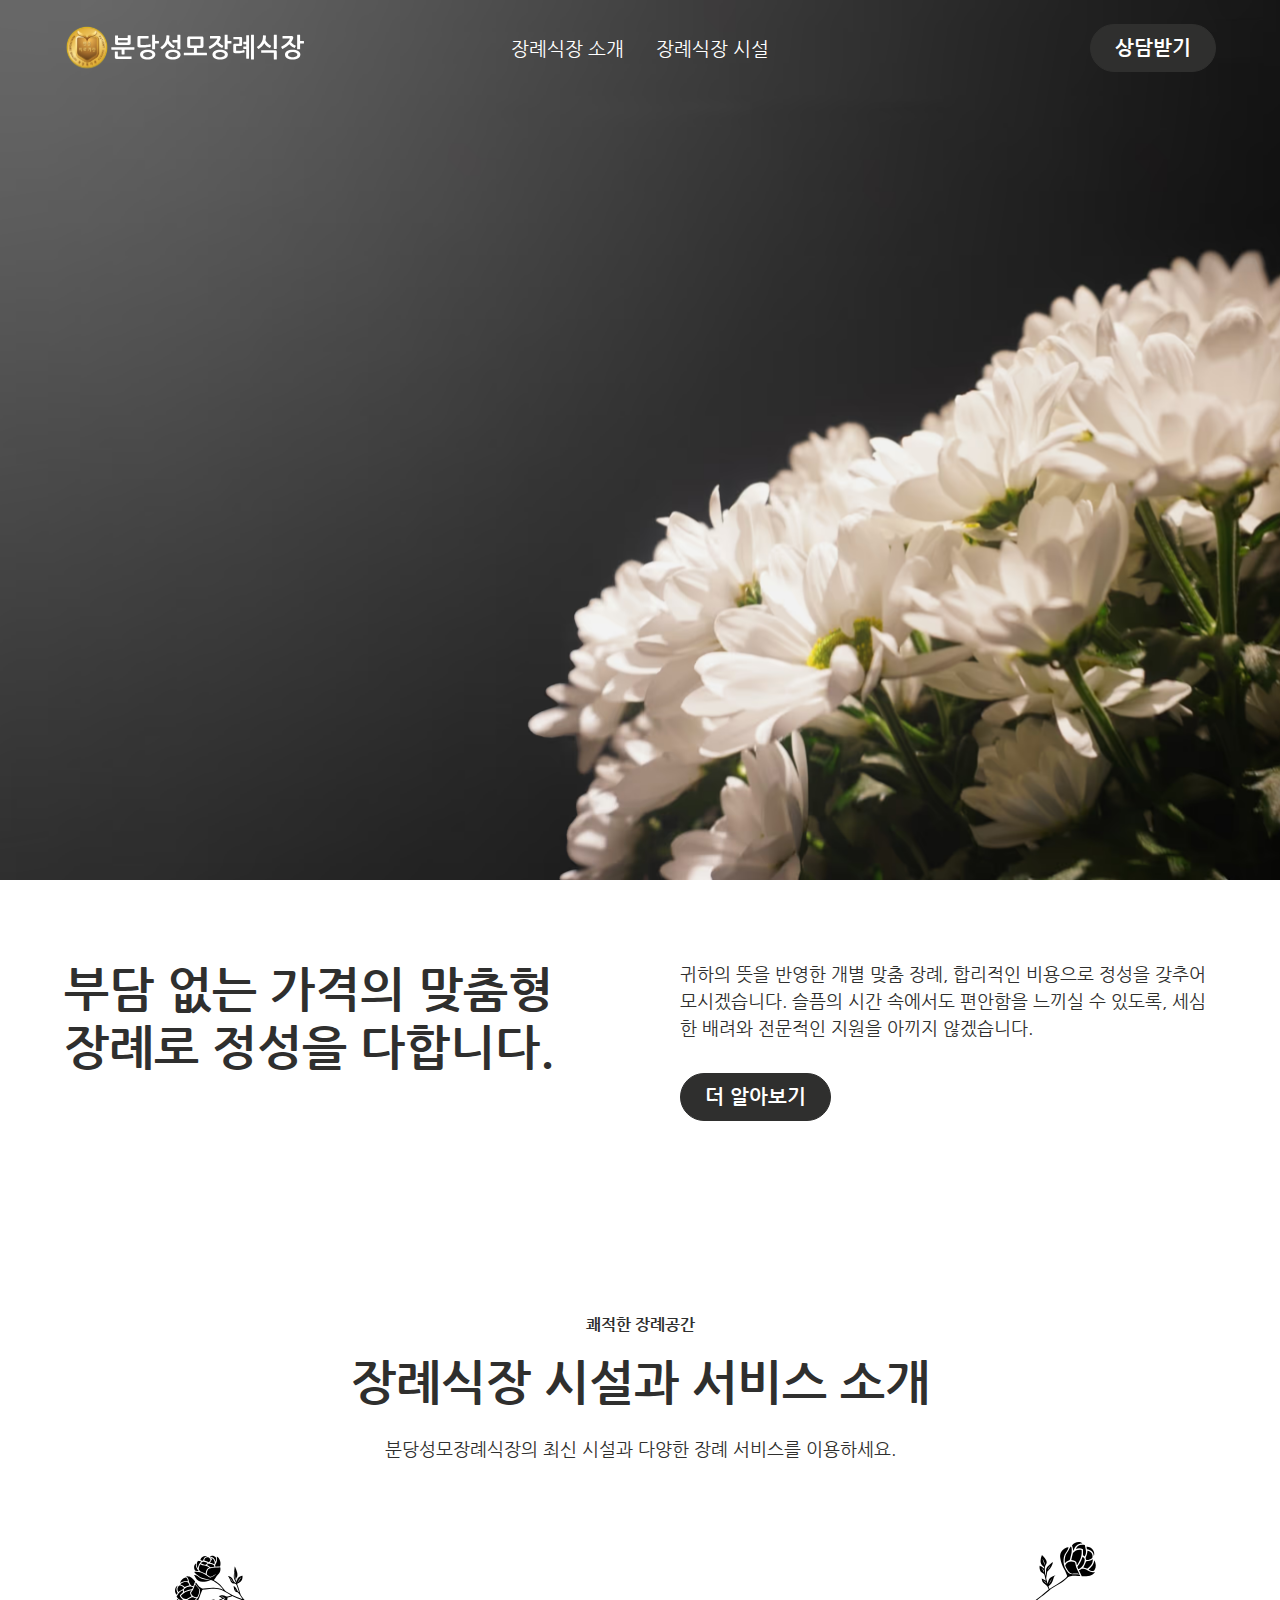
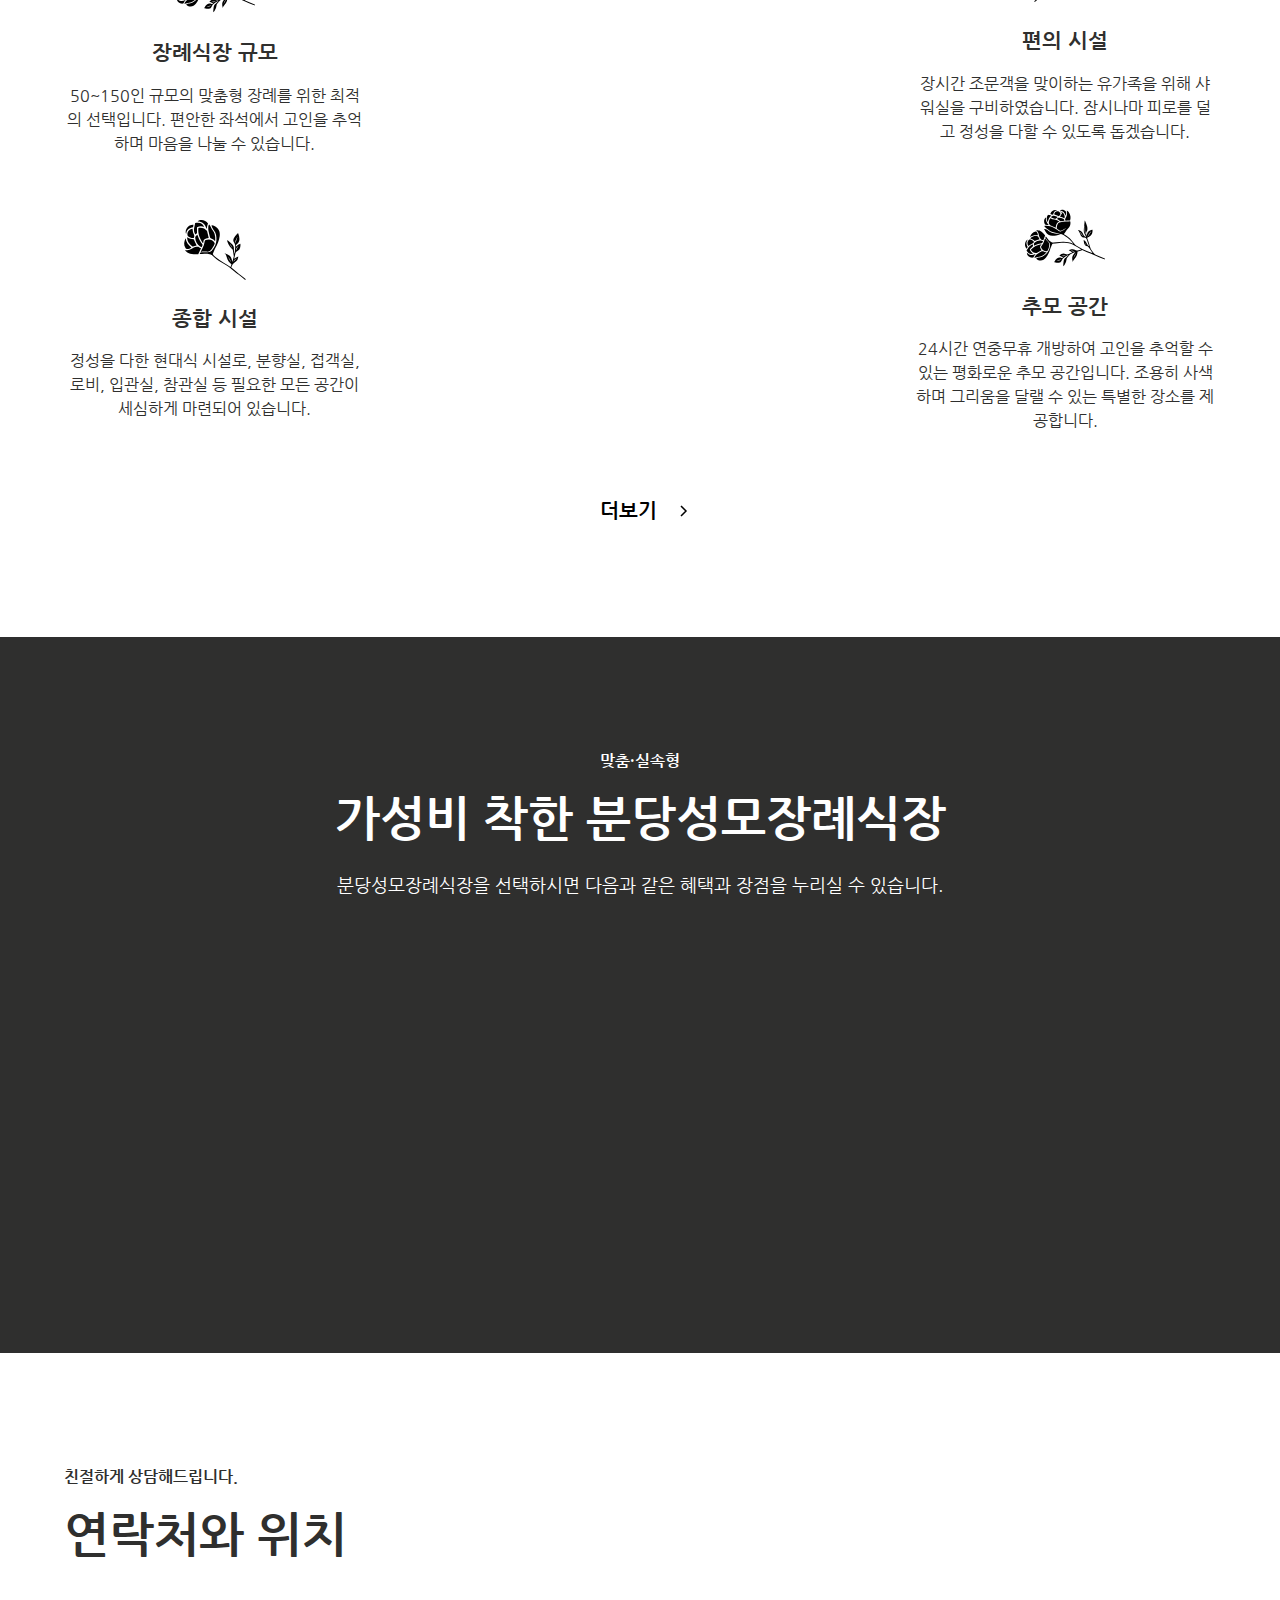
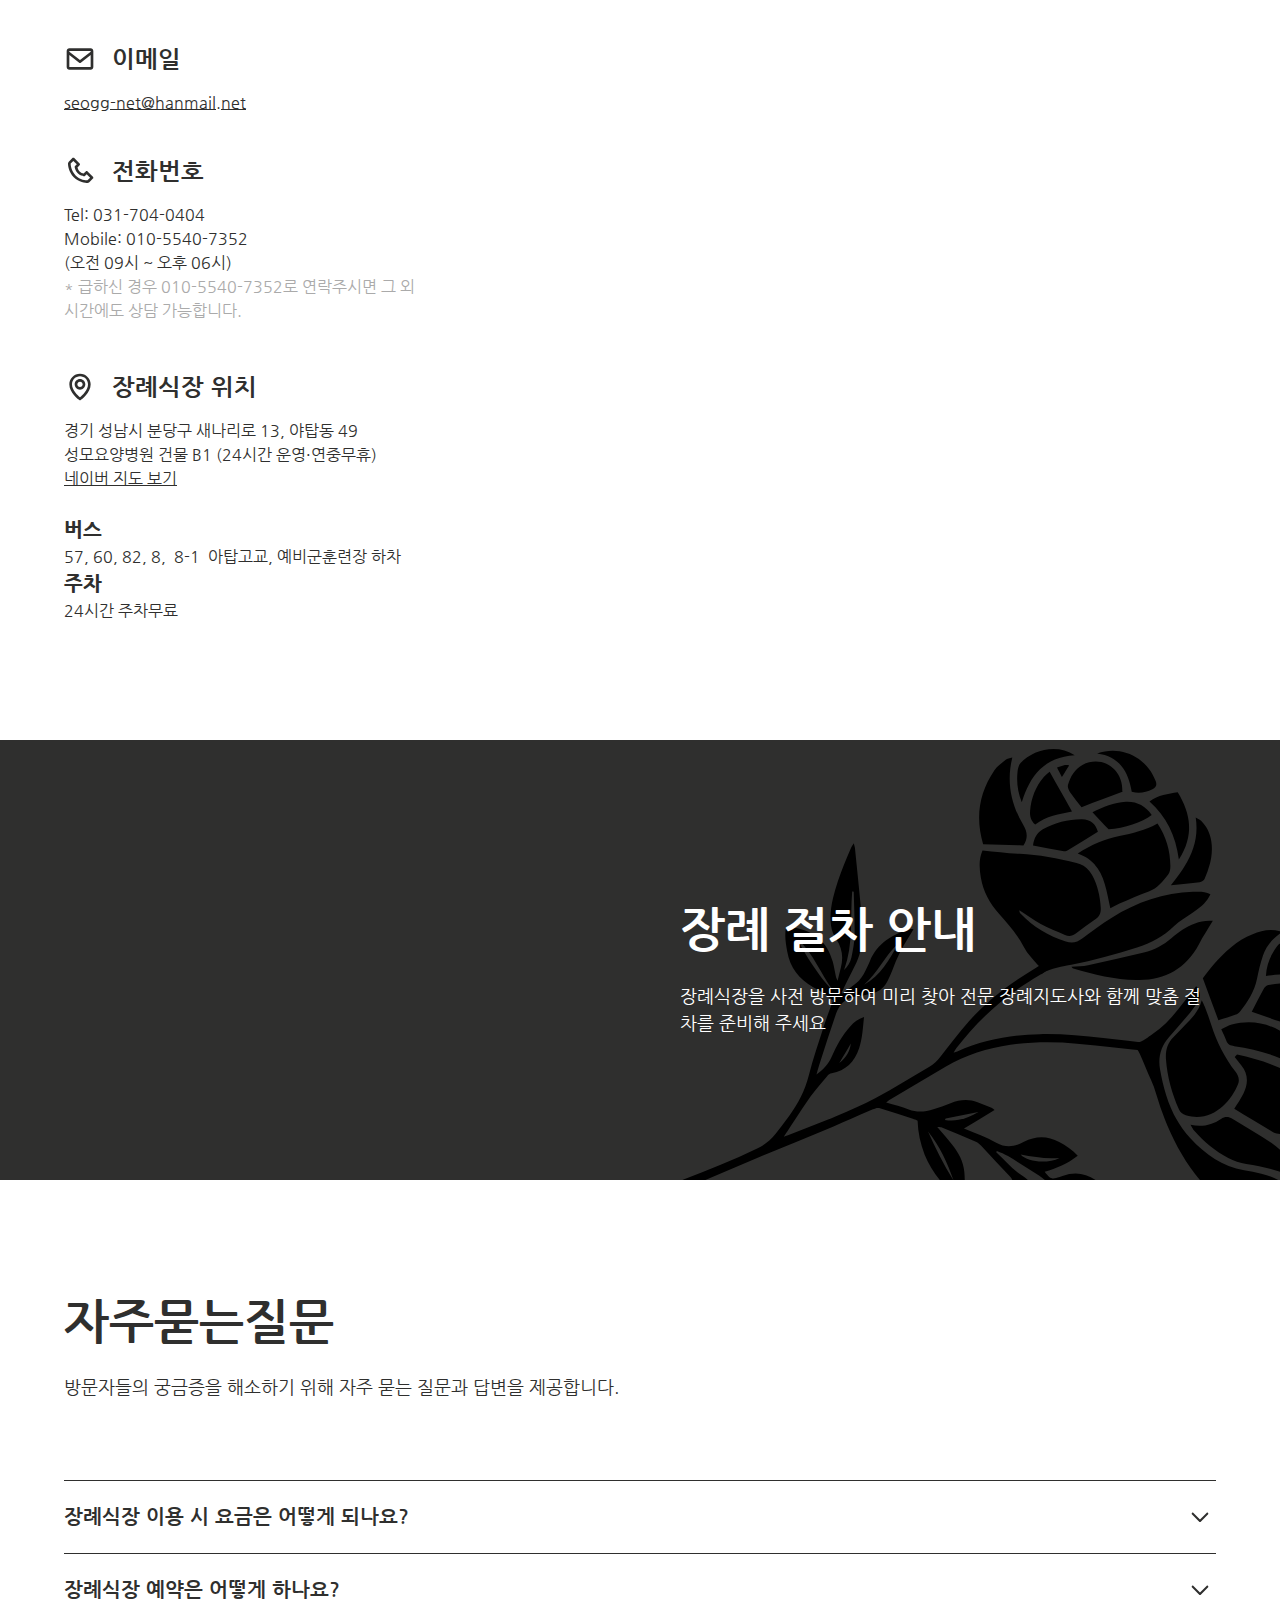
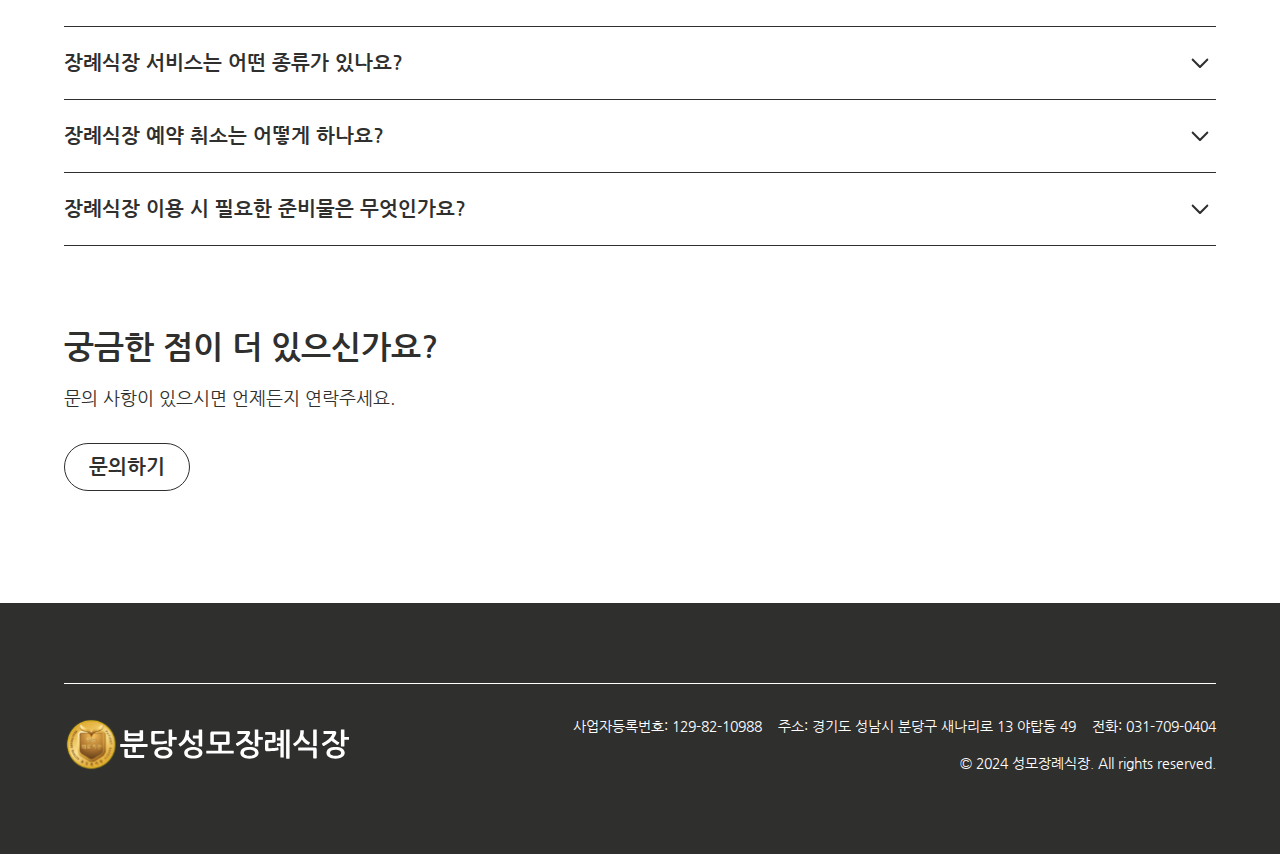
==== index.html @ 9c32ec10 "add a labeled image" ====
<!DOCTYPE html><!--  Last Published: Wed Sep 11 2024 01:21:41 GMT+0000 (Coordinated Universal Time)  -->
<html data-wf-page="66d3946fb95a778948174e16" data-wf-site="66d3946fb95a778948174db9">
<head>
  <meta charset="utf-8">
  <title>분당성모장례식장</title>
  <meta content="분당성모장례식장" property="og:title">
  <meta content="분당성모장례식장" property="twitter:title">
  <meta content="width=device-width, initial-scale=1" name="viewport">
  <link href="css/normalize.css" rel="stylesheet" type="text/css">
  <link href="css/webflow.css" rel="stylesheet" type="text/css">
  <link href="css/smfuneral.webflow.css" rel="stylesheet" type="text/css">
  <script type="text/javascript">!function(o,c){var n=c.documentElement,t=" w-mod-";n.className+=t+"js",("ontouchstart"in o||o.DocumentTouch&&c instanceof DocumentTouch)&&(n.className+=t+"touch")}(window,document);</script>
  <link href="images/favicon.png" rel="shortcut icon" type="image/x-icon">
  <link href="images/webclip.png" rel="apple-touch-icon"><!--  Keep this css code to improve the font quality -->
  <style>
  * {
  -webkit-font-smoothing: antialiased;
  -moz-osx-font-smoothing: grayscale;
  -o-font-smoothing: antialiased;
}
</style>
  <meta name="naver-site-verification" content="e38ec64b303c63c9beb1767c505b24541c48f291">
</head>
<body>
  <div class="page-wrapper">
    <div class="global-styles w-embed">
      <style>
/* Set color style to inherit */
.inherit-color * {
    color: inherit;
}
/* Focus state style for keyboard navigation for the focusable elements */
*[tabindex]:focus-visible,
  input[type="file"]:focus-visible {
   outline: 0.125rem solid #4d65ff;
   outline-offset: 0.125rem;
}
/* Get rid of top margin on first element in any rich text element */
.w-richtext > :not(div):first-child, .w-richtext > div:first-child > :first-child {
  margin-top: 0 !important;
}
/* Get rid of bottom margin on last element in any rich text element */
.w-richtext>:last-child, .w-richtext ol li:last-child, .w-richtext ul li:last-child {
	margin-bottom: 0 !important;
}
/* Prevent all click and hover interaction with an element */
.pointer-events-off {
	pointer-events: none;
}
/* Enables all click and hover interaction with an element */
.pointer-events-on {
  pointer-events: auto;
}
/* Create a class of .div-square which maintains a 1:1 dimension of a div */
.div-square::after {
	content: "";
	display: block;
	padding-bottom: 100%;
}
/* Make sure containers never lose their center alignment */
.container-medium,.container-small, .container-large {
	margin-right: auto !important;
  margin-left: auto !important;
}
/* 
Make the following elements inherit typography styles from the parent and not have hardcoded values. 
Important: You will not be able to style for example "All Links" in Designer with this CSS applied.
Uncomment this CSS to use it in the project. Leave this message for future hand-off.
*/
/*
a,
.w-input,
.w-select,
.w-tab-link,
.w-nav-link,
.w-dropdown-btn,
.w-dropdown-toggle,
.w-dropdown-link {
  color: inherit;
  text-decoration: inherit;
  font-size: inherit;
}
*/
/* Apply "..." after 3 lines of text */
.text-style-3lines {
	display: -webkit-box;
	overflow: hidden;
	-webkit-line-clamp: 3;
	-webkit-box-orient: vertical;
}
/* Apply "..." after 2 lines of text */
.text-style-2lines {
	display: -webkit-box;
	overflow: hidden;
	-webkit-line-clamp: 2;
	-webkit-box-orient: vertical;
}
/* Adds inline flex display */
.display-inlineflex {
  display: inline-flex;
}
/* These classes are never overwritten */
.hide {
  display: none !important;
}
@media screen and (max-width: 991px) {
    .hide, .hide-tablet {
        display: none !important;
    }
}
  @media screen and (max-width: 767px) {
    .hide-mobile-landscape{
      display: none !important;
    }
}
  @media screen and (max-width: 479px) {
    .hide-mobile{
      display: none !important;
    }
}
.margin-0 {
  margin: 0rem !important;
}
.padding-0 {
  padding: 0rem !important;
}
.spacing-clean {
padding: 0rem !important;
margin: 0rem !important;
}
.margin-top {
  margin-right: 0rem !important;
  margin-bottom: 0rem !important;
  margin-left: 0rem !important;
}
.padding-top {
  padding-right: 0rem !important;
  padding-bottom: 0rem !important;
  padding-left: 0rem !important;
}
.margin-right {
  margin-top: 0rem !important;
  margin-bottom: 0rem !important;
  margin-left: 0rem !important;
}
.padding-right {
  padding-top: 0rem !important;
  padding-bottom: 0rem !important;
  padding-left: 0rem !important;
}
.margin-bottom {
  margin-top: 0rem !important;
  margin-right: 0rem !important;
  margin-left: 0rem !important;
}
.padding-bottom {
  padding-top: 0rem !important;
  padding-right: 0rem !important;
  padding-left: 0rem !important;
}
.margin-left {
  margin-top: 0rem !important;
  margin-right: 0rem !important;
  margin-bottom: 0rem !important;
}
.padding-left {
  padding-top: 0rem !important;
  padding-right: 0rem !important;
  padding-bottom: 0rem !important;
}
.margin-horizontal {
  margin-top: 0rem !important;
  margin-bottom: 0rem !important;
}
.padding-horizontal {
  padding-top: 0rem !important;
  padding-bottom: 0rem !important;
}
.margin-vertical {
  margin-right: 0rem !important;
  margin-left: 0rem !important;
}
.padding-vertical {
  padding-right: 0rem !important;
  padding-left: 0rem !important;
}
/* Apply "..." at 100% width */
.truncate-width { 
		width: 100%; 
    white-space: nowrap; 
    overflow: hidden; 
    text-overflow: ellipsis; 
}
/* Removes native scrollbar */
.no-scrollbar {
    -ms-overflow-style: none;
    overflow: -moz-scrollbars-none; 
}
.no-scrollbar::-webkit-scrollbar {
    display: none;
}
</style>
    </div>
    <main class="main-wrapper">
      <div data-animation="default" class="navbar2_component w-nav" data-easing2="ease" fs-scrolldisable-element="smart-nav" data-easing="ease" data-collapse="medium" data-w-id="b70bb2dd-dc8f-e690-33a9-08745986f652" role="banner" data-duration="400">
        <div class="navbar2_container">
          <a href="index.html" aria-current="page" class="navbar2_logo-link w-nav-brand w--current"><img width="299" loading="lazy" alt="분당성모장례식장 로고
" src="images/분당성모장례식장-logo-white.svg" class="navbar2_logo"></a>
          <nav role="navigation" id="w-node-b70bb2dd-dc8f-e690-33a9-08745986f656-48174e16" class="navbar2_menu is-page-height-tablet w-nav-menu">
            <a href="about.html" class="navbar2_link w-nav-link">장례식장 소개</a>
            <a href="funeral-hall-facilities.html" class="navbar2_link w-nav-link">장례식장 시설</a>
          </nav>
          <div id="w-node-b70bb2dd-dc8f-e690-33a9-08745986f669-48174e16" class="navbar2_button-wrapper">
            <a href="mailto:seogg-net@hanmail.net?subject=%EC%9E%A5%EB%A1%80%EC%8B%9D%20%EC%83%81%EB%8B%B4%20%EB%AC%B8%EC%9D%98%ED%95%A9%EB%8B%88%EB%8B%A4." class="button w-button">상담받기</a>
            <div class="navbar2_menu-button w-nav-button">
              <div class="menu-icon2">
                <div class="menu-icon2_line-top"></div>
                <div class="menu-icon2_line-middle">
                  <div class="menu-icon2_line-middle-inner"></div>
                </div>
                <div class="menu-icon2_line-bottom"></div>
              </div>
            </div>
          </div>
        </div>
      </div>
      <header class="section_header9">
        <div class="margin-custom1">
          <div data-w-id="ffb6b75a-1d09-e6bd-71be-d2cc2670813f" style="opacity:0" class="hero-text">슬픔과 그리움에<br>기댈 수 있는곳...</div>
          <h1 data-w-id="89bfb735-cff1-1dc3-10f7-ac294c7dda02" style="opacity:0" class="heading-style-h6">분당성모장례식장이 함께하겠습니다.</h1>
        </div>
        <div class="header9_component">
          <div class="header9_image-wrapper">
            <div class="header9_background-image-wrapper">
              <div class="image-overlay-layer hide"></div><img src="images/Main_1.avif" loading="eager" sizes="100vw" srcset="images/Main_1Main.avif 500w, images/Main_1Main.avif 800w, images/Main_1Main.avif 1080w, images/Main_1.avif 2880w" alt="국화꽃 이미지" class="header9_background-image">
            </div>
          </div>
        </div>
        <div class="padding-global">
          <div class="container-large">
            <div class="padding-vertical padding-xxlarge">
              <div class="w-layout-grid header9_content-wrapper">
                <div class="header9_content-left">
                  <h1 class="heading-style-h1">부담 없는 가격의 맞춤형 장례로 정성을 다합니다.</h1>
                </div>
                <div class="header9_content-right">
                  <p class="text-size-medium">귀하의 뜻을 반영한 개별 맞춤 장례, 합리적인 비용으로 정성을 갖추어 모시겠습니다. 슬픔의 시간 속에서도 편안함을 느끼실 수 있도록, 세심한 배려와 전문적인 지원을 아끼지 않겠습니다.</p>
                  <div class="margin-top margin-medium">
                    <div class="button-group">
                      <a href="about.html" class="button w-button">더 알아보기</a>
                    </div>
                  </div>
                </div>
              </div>
            </div>
          </div>
        </div>
      </header>
      <section class="section_layout254">
        <div class="padding-global">
          <div class="container-large">
            <div class="padding-section-large">
              <div class="layout254_component">
                <div class="margin-bottom margin-xxlarge">
                  <div class="text-align-center">
                    <div class="max-width-large">
                      <div class="margin-bottom margin-xsmall">
                        <div class="text-weight-semibold">쾌적한 장례공간</div>
                      </div>
                      <div class="margin-bottom margin-small">
                        <h2>장례식장 시설과 서비스 소개</h2>
                      </div>
                      <p class="text-size-medium">분당성모장례식장의 최신 시설과 다양한 장례 서비스를 이용하세요.</p>
                    </div>
                  </div>
                </div>
                <div class="w-layout-grid layout254_content-bottom">
                  <div class="w-layout-grid layout254_left">
                    <div class="layout254_item">
                      <div class="margin-bottom margin-small"><img src="images/flower-1.svg" loading="lazy" alt="꽃 아이콘 1" class="icon-1x1-medium"></div>
                      <div class="margin-bottom margin-xsmall">
                        <h3 class="heading-style-h5">장례식장 규모</h3>
                      </div>
                      <p>50~150인 규모의 맞춤형 장례를 위한 최적의 선택입니다. 편안한 좌석에서 고인을 추억하며 마음을 나눌 수 있습니다.</p>
                    </div>
                    <div class="layout254_item">
                      <div class="margin-bottom margin-small"><img src="images/flower-3.svg" loading="lazy" alt="꽃 아이콘 2" class="icon-1x1-medium"></div>
                      <div class="margin-bottom margin-xsmall">
                        <h3 class="heading-style-h5">종합 시설 </h3>
                      </div>
                      <p>정성을 다한 현대식 시설로, 분향실, 접객실, 로비, 입관실, 참관실 등 필요한 모든 공간이 세심하게 마련되어 있습니다.</p>
                    </div>
                  </div>
                  <div id="w-node-ca438703-57b8-1f7b-8504-10e38b734b6d-48174e16" class="layout254_image-wrapper"><img class="layout254_image" src="images/lobby_1.avif" alt="로비
" style="opacity:0" sizes="(max-width: 767px) 90vw, (max-width: 991px) 43vw, 36vw" data-w-id="ca438703-57b8-1f7b-8504-10e38b734b6e" loading="lazy" srcset="images/lobby_1lobby.avif 500w, images/lobby_1lobby.avif 800w, images/lobby_1lobby.avif 1080w, images/lobby_1.avif 2280w"></div>
                  <div class="w-layout-grid layout254_right">
                    <div class="layout254_item">
                      <div class="margin-bottom margin-small"><img src="images/flower-2.svg" loading="lazy" alt="꽃 아이콘 3
" class="icon-1x1-medium"></div>
                      <div class="margin-bottom margin-xsmall">
                        <h3 class="heading-style-h5">편의 시설</h3>
                      </div>
                      <p>장시간 조문객을 맞이하는 유가족을 위해 샤워실을 구비하였습니다. 잠시나마 피로를 덜고 정성을 다할 수 있도록 돕겠습니다.</p>
                    </div>
                    <div class="layout254_item">
                      <div class="margin-bottom margin-small"><img src="images/flower-1.svg" loading="lazy" alt="꽃 아이콘 1" class="icon-1x1-medium"></div>
                      <div class="margin-bottom margin-xsmall">
                        <h3 class="heading-style-h5">추모 공간</h3>
                      </div>
                      <p>24시간 연중무휴 개방하여 고인을 추억할 수 있는 평화로운 추모 공간입니다. 조용히 사색하며 그리움을 달랠 수 있는 특별한 장소를 제공합니다.</p>
                    </div>
                  </div>
                </div>
                <div class="margin-top margin-xlarge">
                  <div data-w-id="ca438703-57b8-1f7b-8504-10e38b734b81" class="button-group is-center">
                    <a href="funeral-hall-facilities.html" class="button is-link is-icon w-inline-block">
                      <div>더보기</div>
                      <div style="-webkit-transform:translate3d(10px, 0, 0) scale3d(1, 1, 1) rotateX(0) rotateY(0) rotateZ(0) skew(0, 0);-moz-transform:translate3d(10px, 0, 0) scale3d(1, 1, 1) rotateX(0) rotateY(0) rotateZ(0) skew(0, 0);-ms-transform:translate3d(10px, 0, 0) scale3d(1, 1, 1) rotateX(0) rotateY(0) rotateZ(0) skew(0, 0);transform:translate3d(10px, 0, 0) scale3d(1, 1, 1) rotateX(0) rotateY(0) rotateZ(0) skew(0, 0)" class="icon-embed-xxsmall w-embed"><svg width="16" height="16" viewbox="0 0 16 16" fill="none" xmlns="http://www.w3.org/2000/svg">
                          <path d="M6 3L11 8L6 13" stroke="CurrentColor" stroke-width="1.5"></path>
                        </svg></div>
                    </a>
                  </div>
                </div>
              </div>
            </div>
          </div>
        </div>
      </section>
      <section class="section_layout362">
        <div class="padding-global background-color-secondary">
          <div class="container-large">
            <div class="padding-section-large">
              <div class="margin-bottom margin-xxlarge">
                <div class="text-align-center">
                  <div class="max-width-large align-center text-color-secondary">
                    <div class="margin-bottom margin-xsmall">
                      <div class="text-weight-semibold">맞춤・실속형</div>
                    </div>
                    <div class="margin-bottom margin-small">
                      <h2>가성비 착한 분당성모장례식장</h2>
                    </div>
                    <p class="text-size-medium">분당성모장례식장을 선택하시면 다음과 같은 혜택과 장점을 누리실 수 있습니다.</p>
                  </div>
                </div>
              </div>
              <div data-w-id="6f48bdf5-8d14-d180-2471-c73ea33f768d" style="opacity:0" class="w-layout-grid layout362_component">
                <div class="w-layout-grid layout362_row">
                  <div class="layout362_card background-color-primary">
                    <div class="layout362_card-content">
                      <div class="layout362_card-content-top">
                        <div class="margin-bottom margin-small">
                          <h3 class="heading-style-h5">맞춤형・실속형 장례</h3>
                        </div>
                        <p class="nav-transparent">장례 절차부터 식사, 장의 용품, 성복제, 입관 예배까지 - 귀하의 상황에 꼭 맞는 맞춤형 서비스로 가격 부담 없이 품격 있는 이별을 도와드립니다.</p>
                      </div>
                    </div>
                    <div id="w-node-_6f48bdf5-8d14-d180-2471-c73ea33f76a0-48174e16" class="layout362_image-wrapper"><img src="images/악수_1.avif" loading="lazy" width="Auto" height="Auto" alt="악수 사진" srcset="images/악수_1악수.avif 500w, images/악수_1악수.avif 800w, images/악수_1악수.avif 1080w, images/악수_1악수.avif 1600w, images/악수_1악수.avif 2000w, images/악수_1.avif 4464w" sizes="(max-width: 479px) 90vw, (max-width: 991px) 45vw, 22vw" class="layout362_image"></div>
                  </div>
                  <div class="layout362_card background-color-primary">
                    <div class="layout362_card-content">
                      <div class="layout362_card-content-top">
                        <div class="margin-bottom margin-small">
                          <h3 class="heading-style-h5">국내・외국인 맞춤 식사</h3>
                        </div>
                        <p>국내 조문객을 위한 전통 한식부터 외국인을 위한 다양한 옵션까지, 고인을 추모하는 모든 이들의 위로가 식사 시간에도 이어질 수 있도록 세심하게 준비하겠습니다.</p>
                      </div>
                    </div>
                    <div id="w-node-_6f48bdf5-8d14-d180-2471-c73ea33f76b3-48174e16" class="layout362_image-wrapper"><img src="images/음식_1.avif" loading="lazy" sizes="(max-width: 479px) 90vw, (max-width: 991px) 45vw, 22vw" height="Auto" alt="음식" srcset="images/음식_1음식.avif 500w, images/음식_1음식.avif 800w, images/음식_1.avif 1355w" class="layout362_image"></div>
                  </div>
                </div>
              </div>
            </div>
          </div>
        </div>
      </section>
      <section class="section_contact14">
        <div class="padding-global">
          <div class="container-large">
            <div class="padding-section-large">
              <div class="margin-bottom margin-xxlarge">
                <div class="max-width-large">
                  <div class="margin-bottom margin-xsmall">
                    <div class="text-weight-semibold">친절하게 상담해드립니다.</div>
                  </div>
                  <div class="margin-bottom margin-small">
                    <h2>연락처와 위치</h2>
                  </div>
                </div>
              </div>
              <div class="w-layout-grid contact14_component">
                <div class="contact14_content">
                  <div class="contact14_contact-list">
                    <div class="contact14_item">
                      <div class="margin-bottom margin-xsmall">
                        <div class="contact14_icon-wrapper">
                          <div class="icon-embed-small w-embed"><svg width=" 100%" height=" 100%" viewbox="0 0 24 24" fill="none" xmlns="http://www.w3.org/2000/svg">
                              <path d="M20 4H4C2.897 4 2 4.897 2 6V18C2 19.103 2.897 20 4 20H20C21.103 20 22 19.103 22 18V6C22 4.897 21.103 4 20 4ZM20 6V6.511L12 12.734L4 6.512V6H20ZM4 18V9.044L11.386 14.789C11.5611 14.9265 11.7773 15.0013 12 15.0013C12.2227 15.0013 12.4389 14.9265 12.614 14.789L20 9.044L20.002 18H4Z" fill="currentColor"></path>
                            </svg></div>
                          <div class="contact_div">
                            <h6>이메일</h6>
                          </div>
                        </div>
                      </div>
                      <a href="mailto:seogg-net@hanmail.net?subject=%EC%9E%A5%EB%A1%80%EC%8B%9D%20%EC%83%81%EB%8B%B4%20%EB%AC%B8%EC%9D%98%ED%95%A9%EB%8B%88%EB%8B%A4." class="text-style-link">seogg-net@hanmail.net</a>
                    </div>
                    <div class="contact14_item">
                      <div class="margin-bottom margin-xsmall">
                        <div class="contact14_icon-wrapper">
                          <div class="icon-embed-small w-embed"><svg width=" 100%" height=" 100%" viewbox="0 0 24 24" fill="none" xmlns="http://www.w3.org/2000/svg">
                              <path d="M17.707 12.293C17.6142 12.2 17.504 12.1263 17.3827 12.076C17.2614 12.0257 17.1313 11.9998 17 11.9998C16.8687 11.9998 16.7386 12.0257 16.6173 12.076C16.496 12.1263 16.3858 12.2 16.293 12.293L14.699 13.887C13.96 13.667 12.581 13.167 11.707 12.293C10.833 11.419 10.333 10.04 10.113 9.30096L11.707 7.70696C11.7999 7.61417 11.8737 7.50397 11.924 7.38265C11.9743 7.26134 12.0002 7.13129 12.0002 6.99996C12.0002 6.86862 11.9743 6.73858 11.924 6.61726C11.8737 6.49595 11.7999 6.38575 11.707 6.29296L7.707 2.29296C7.61421 2.20001 7.50401 2.12627 7.38269 2.07596C7.26138 2.02565 7.13133 1.99976 7 1.99976C6.86866 1.99976 6.73862 2.02565 6.6173 2.07596C6.49599 2.12627 6.38579 2.20001 6.293 2.29296L3.581 5.00496C3.201 5.38496 2.987 5.90696 2.995 6.43996C3.018 7.86396 3.395 12.81 7.293 16.708C11.191 20.606 16.137 20.982 17.562 21.006H17.59C18.118 21.006 18.617 20.798 18.995 20.42L21.707 17.708C21.7999 17.6152 21.8737 17.505 21.924 17.3837C21.9743 17.2623 22.0002 17.1323 22.0002 17.001C22.0002 16.8696 21.9743 16.7396 21.924 16.6183C21.8737 16.4969 21.7999 16.3867 21.707 16.294L17.707 12.293ZM17.58 19.005C16.332 18.984 12.062 18.649 8.707 15.293C5.341 11.927 5.015 7.64196 4.995 6.41896L7 4.41396L9.586 6.99996L8.293 8.29296C8.17546 8.41041 8.08904 8.55529 8.04155 8.71453C7.99406 8.87376 7.987 9.04231 8.021 9.20496C8.045 9.31996 8.632 12.047 10.292 13.707C11.952 15.367 14.679 15.954 14.794 15.978C14.9565 16.0129 15.1253 16.0064 15.2846 15.9591C15.444 15.9117 15.5889 15.825 15.706 15.707L17 14.414L19.586 17L17.58 19.005V19.005Z" fill="currentColor"></path>
                            </svg></div>
                          <div class="contact_div">
                            <h6>전화번호</h6>
                          </div>
                        </div>
                      </div>
                      <div class="margin-bottom margin-xxsmall">
                        <div>Tel: 031-704-0404 <br>Mobile: 010-5540-7352<br>(오전 09시 ~ 오후 06시)<br><span class="text-span">* 급하신 경우 010-5540-7352로 연락주시면 그 외 시간에도 상담 가능합니다.</span></div>
                      </div>
                    </div>
                    <div class="contact14_item">
                      <div class="margin-bottom margin-xsmall">
                        <div class="contact14_icon-wrapper">
                          <div class="icon-embed-small w-embed"><svg width=" 100%" height=" 100%" viewbox="0 0 24 24" fill="none" xmlns="http://www.w3.org/2000/svg">
                              <path d="M12 14C14.206 14 16 12.206 16 10C16 7.794 14.206 6 12 6C9.794 6 8 7.794 8 10C8 12.206 9.794 14 12 14ZM12 8C13.103 8 14 8.897 14 10C14 11.103 13.103 12 12 12C10.897 12 10 11.103 10 10C10 8.897 10.897 8 12 8Z" fill="currentColor"></path>
                              <path d="M11.42 21.814C11.5892 21.9349 11.792 21.9998 12 21.9998C12.208 21.9998 12.4107 21.9349 12.58 21.814C12.884 21.599 20.029 16.44 20 10C20 5.589 16.411 2 12 2C7.589 2 4 5.589 4 9.995C3.971 16.44 11.116 21.599 11.42 21.814ZM12 4C15.309 4 18 6.691 18 10.005C18.021 14.443 13.612 18.428 12 19.735C10.389 18.427 5.979 14.441 6 10C6 6.691 8.691 4 12 4Z" fill="currentColor"></path>
                            </svg></div>
                          <div class="contact_div">
                            <h6>장례식장 위치</h6>
                          </div>
                        </div>
                      </div>
                      <div>경기 성남시 분당구 새나리로 13, 야탑동 49 <br>성모요양병원 건물 B1 (24시간 운영・연중무휴)</div>
                      <a href="https://naver.me/x8lk1xTu" class="text-style-link">네이버 지도 보기</a>
                      <div class="margin-top margin-small">
                        <div><strong class="text-weight-xbold">버스</strong><br>57, 60, 82, 8,  8-1  아탑고교, 예비군훈련장 하차<br></div>
                        <div><strong class="text-weight-xbold">주차</strong><br>24시간 주차무료<br></div>
                      </div>
                    </div>
                  </div>
                </div>
                <div id="w-node-_18dbe2c3-1cf6-b02c-ce6b-ef0e3349c871-48174e16" class="contact14_map-wrapper"><img class="image-4" src="images/지도.avif" width="706" alt="지도" style="opacity:0" sizes="(max-width: 479px) 100vw, (max-width: 991px) 90vw, 55vw" data-w-id="ec7ac5d9-7234-af66-0221-0fdd75b4bbfd" loading="lazy" srcset="images/지도.avif 500w, images/지도.avif 800w, images/지도.avif 2298w"></div>
              </div>
            </div>
          </div>
        </div>
      </section>
      <section class="section_cta1 background-color-secondary">
        <div class="padding-global flower-background">
          <div class="container-large">
            <div class="padding-section-large">
              <div class="w-layout-grid cta1_component">
                <div class="cta1_image-wrapper"><img class="cta1_image" src="images/장례절차3.avif" alt="장례절차" style="opacity:0" sizes="(max-width: 991px) 90vw, 42vw" data-w-id="fa9b556a-122e-15f1-f309-afdc2e962f3e" loading="lazy" srcset="images/장례절차3-p-500.png 500w, images/장례절차3-p-800.png 800w, images/장례절차3.avif 2001w"></div>
                <div id="w-node-fa9b556a-122e-15f1-f309-afdc2e962f31-48174e16" class="cta1_content margin-top margin-large">
                  <div class="margin-bottom margin-small">
                    <h2>장례 절차 안내</h2>
                  </div>
                  <p class="text-size-medium">장례식장을 사전 방문하여 미리 찾아 전문 장례지도사와 함께 맞춤 절차를 준비해 주세요</p>
                  <div class="margin-top margin-medium">
                    <div class="button-group"></div>
                  </div>
                </div>
              </div>
            </div>
          </div>
        </div>
      </section>
      <section class="section_faq2">
        <div class="padding-global">
          <div class="container-large">
            <div class="padding-section-large">
              <div class="margin-bottom margin-xxlarge">
                <div class="max-width-large">
                  <div class="margin-bottom margin-small">
                    <h2>자주묻는질문</h2>
                  </div>
                  <p class="text-size-medium">방문자들의 궁금증을 해소하기 위해 자주 묻는 질문과 답변을 제공합니다.</p>
                </div>
              </div>
              <div class="faq2_component">
                <div class="faq2_accordion">
                  <div data-w-id="72ad6664-bd8c-ccb5-b7ea-e242705d5e63" class="faq2_question">
                    <div class="text-size-medium text-weight-bold">장례식장 이용 시 요금은 어떻게 되나요?</div>
                    <div class="faq2_icon-wrapper">
                      <div class="icon-embed-small w-embed"><svg width="100%" height="100%" viewbox="0 0 32 32" fill="none" xmlns="http://www.w3.org/2000/svg">
                          <path fill-rule="evenodd" clip-rule="evenodd" d="M16.5303 20.8839C16.2374 21.1768 15.7626 21.1768 15.4697 20.8839L7.82318 13.2374C7.53029 12.9445 7.53029 12.4697 7.82318 12.1768L8.17674 11.8232C8.46963 11.5303 8.9445 11.5303 9.2374 11.8232L16 18.5858L22.7626 11.8232C23.0555 11.5303 23.5303 11.5303 23.8232 11.8232L24.1768 12.1768C24.4697 12.4697 24.4697 12.9445 24.1768 13.2374L16.5303 20.8839Z" fill="currentColor"></path>
                        </svg></div>
                    </div>
                  </div>
                  <div style="width:100%;height:0px" class="faq2_answer">
                    <div class="margin-bottom margin-small">
                      <div class="max-width-large">
                        <p>성모장례식장은 고객님의 상황에 맞는 맞춤형 서비스를 제공하고 있습니다. 기본 요금은 시설 이용료를 포함하여 시작되며, 추가 서비스에 따라 비용이 달라질 수 있습니다. 정확한 견적은 상담을 통해 안내해 드리고 있으니, 언제든 문의 주시기 바랍니다. 저희는 분당 지역에서 가장 합리적인 가격으로 서비스를 제공하고자 노력하고 있습니다.</p>
                      </div>
                    </div>
                  </div>
                </div>
                <div class="faq2_accordion">
                  <div data-w-id="72ad6664-bd8c-ccb5-b7ea-e242705d5e6e" class="faq2_question">
                    <div class="text-size-medium text-weight-bold">장례식장 예약은 어떻게 하나요?</div>
                    <div class="faq2_icon-wrapper">
                      <div class="icon-embed-small w-embed"><svg width="100%" height="100%" viewbox="0 0 32 32" fill="none" xmlns="http://www.w3.org/2000/svg">
                          <path fill-rule="evenodd" clip-rule="evenodd" d="M16.5303 20.8839C16.2374 21.1768 15.7626 21.1768 15.4697 20.8839L7.82318 13.2374C7.53029 12.9445 7.53029 12.4697 7.82318 12.1768L8.17674 11.8232C8.46963 11.5303 8.9445 11.5303 9.2374 11.8232L16 18.5858L22.7626 11.8232C23.0555 11.5303 23.5303 11.5303 23.8232 11.8232L24.1768 12.1768C24.4697 12.4697 24.4697 12.9445 24.1768 13.2374L16.5303 20.8839Z" fill="currentColor"></path>
                        </svg></div>
                    </div>
                  </div>
                  <div style="width:100%;height:0px" class="faq2_answer">
                    <div class="margin-bottom margin-small">
                      <div class="max-width-large">
                        <p>‍장례식장 예약은 다음과 같은 방법으로 가능합니다:</p>
                        <ul role="list">
                          <li>전화: 010-5540-7352로 연락주시면 상세히 안내해 드리겠습니다.</li>
                          <li>이메일: seogg-net@hanmail.net로 문의 주시면 빠른 시일 내에 답변 드리겠습니다.</li>
                        </ul>
                        <p>긴급한 상황의 경우, 전화로 연락 주시는 것이 가장 빠릅니다. 24시간 언제든 연락 가능합니다.</p>
                      </div>
                    </div>
                  </div>
                </div>
                <div class="faq2_accordion">
                  <div data-w-id="72ad6664-bd8c-ccb5-b7ea-e242705d5e79" class="faq2_question">
                    <div class="text-size-medium text-weight-bold">장례식장 서비스는 어떤 종류가 있나요?</div>
                    <div class="faq2_icon-wrapper">
                      <div class="icon-embed-small w-embed"><svg width="100%" height="100%" viewbox="0 0 32 32" fill="none" xmlns="http://www.w3.org/2000/svg">
                          <path fill-rule="evenodd" clip-rule="evenodd" d="M16.5303 20.8839C16.2374 21.1768 15.7626 21.1768 15.4697 20.8839L7.82318 13.2374C7.53029 12.9445 7.53029 12.4697 7.82318 12.1768L8.17674 11.8232C8.46963 11.5303 8.9445 11.5303 9.2374 11.8232L16 18.5858L22.7626 11.8232C23.0555 11.5303 23.5303 11.5303 23.8232 11.8232L24.1768 12.1768C24.4697 12.4697 24.4697 12.9445 24.1768 13.2374L16.5303 20.8839Z" fill="currentColor"></path>
                        </svg></div>
                    </div>
                  </div>
                  <div style="width:100%;height:0px" class="faq2_answer">
                    <div class="margin-bottom margin-small">
                      <div class="max-width-large">
                        <p>성모장례식장에서는 다음과 같은 서비스를 제공하고 있습니다:</p>
                        <ul role="list">
                          <li>기본 시설 이용 (빈소, 안치실 등)</li>
                          <li>장례 용품 제공</li>
                          <li>장례 절차 안내 및 진행</li>
                          <li>제단 꽃 장식</li>
                          <li>음식 케이터링 서비스</li>
                          <li>장의차 서비스</li>
                          <li>종교별 의식 지원 (성복제, 입관 예배 등)</li>
                          <li>유가족 안내 및 상담 서비스</li>
                        </ul>
                        <p>고객님의 요구사항에 맞춰 필요한 서비스를 선택, 조정하실 수 있습니다.</p>
                      </div>
                    </div>
                  </div>
                </div>
                <div class="faq2_accordion">
                  <div data-w-id="72ad6664-bd8c-ccb5-b7ea-e242705d5e84" class="faq2_question">
                    <div class="text-size-medium text-weight-bold">장례식장 예약 취소는 어떻게 하나요?</div>
                    <div class="faq2_icon-wrapper">
                      <div class="icon-embed-small w-embed"><svg width="100%" height="100%" viewbox="0 0 32 32" fill="none" xmlns="http://www.w3.org/2000/svg">
                          <path fill-rule="evenodd" clip-rule="evenodd" d="M16.5303 20.8839C16.2374 21.1768 15.7626 21.1768 15.4697 20.8839L7.82318 13.2374C7.53029 12.9445 7.53029 12.4697 7.82318 12.1768L8.17674 11.8232C8.46963 11.5303 8.9445 11.5303 9.2374 11.8232L16 18.5858L22.7626 11.8232C23.0555 11.5303 23.5303 11.5303 23.8232 11.8232L24.1768 12.1768C24.4697 12.4697 24.4697 12.9445 24.1768 13.2374L16.5303 20.8839Z" fill="currentColor"></path>
                        </svg></div>
                    </div>
                  </div>
                  <div style="width:100%;height:0px" class="faq2_answer">
                    <div class="margin-bottom margin-small">
                      <div class="max-width-large">
                        <p>예약 취소는 예약 시 사용하신 연락 방법(전화 또는 이메일)으로 가능합니다. 취소 시점에 따라 취소 수수료가 발생할 수 있으니, 가능한 빨리 연락 주시기 바랍니다. 자세한 취소 정책은 예약 시 안내해 드리고 있습니다.</p>
                      </div>
                    </div>
                  </div>
                </div>
                <div class="faq2_accordion">
                  <div data-w-id="72ad6664-bd8c-ccb5-b7ea-e242705d5e8f" class="faq2_question">
                    <div class="text-size-medium text-weight-bold">장례식장 이용 시 필요한 준비물은 무엇인가요?</div>
                    <div class="faq2_icon-wrapper">
                      <div class="icon-embed-small w-embed"><svg width="100%" height="100%" viewbox="0 0 32 32" fill="none" xmlns="http://www.w3.org/2000/svg">
                          <path fill-rule="evenodd" clip-rule="evenodd" d="M16.5303 20.8839C16.2374 21.1768 15.7626 21.1768 15.4697 20.8839L7.82318 13.2374C7.53029 12.9445 7.53029 12.4697 7.82318 12.1768L8.17674 11.8232C8.46963 11.5303 8.9445 11.5303 9.2374 11.8232L16 18.5858L22.7626 11.8232C23.0555 11.5303 23.5303 11.5303 23.8232 11.8232L24.1768 12.1768C24.4697 12.4697 24.4697 12.9445 24.1768 13.2374L16.5303 20.8839Z" fill="currentColor"></path>
                        </svg></div>
                    </div>
                  </div>
                  <div style="width:100%;height:0px" class="faq2_answer">
                    <div class="margin-bottom margin-small">
                      <div class="max-width-large">
                        <p>기본적으로 다음과 같은 준비물이 필요합니다:</p>
                        <ul role="list">
                          <li>고인의 주민등록증 또는 여권</li>
                          <li>유가족 대표자의 신분증</li>
                          <li>고인의 사진 (영정사진용)</li>
                          <li>병원 발급 사망진단서</li>
                          <li>장지 관련 서류 (해당되는 경우)</li>
                          <li>수급자: 기초생활수급자 증명원 1부 / 유공자: 국가유공자 확인원 1부</li>
                        </ul>
                        <p>그 외 필요한 물품들(수의, 관 등)은 저희 장례식장에서 준비해 드리며, 원하시는 경우 직접 준비하셔도 됩니다. 정확한 준비물 목록은 예약 시 상세히 안내해 드리겠습니다.</p>
                      </div>
                    </div>
                  </div>
                </div>
              </div>
              <div class="margin-top margin-xxlarge">
                <div class="max-width-medium">
                  <div class="margin-bottom margin-xsmall">
                    <h4>궁금한 점이 더 있으신가요?</h4>
                  </div>
                  <p class="text-size-medium">문의 사항이 있으시면 언제든지 연락주세요.</p>
                  <div class="margin-top margin-medium">
                    <a href="mailto:seogg-net@hanmail.net?subject=%EC%9E%A5%EB%A1%80%20%EC%83%81%EB%8B%B4%20%EB%AC%B8%EC%9D%98%ED%95%A9%EB%8B%88%EB%8B%A4." class="button is-secondary w-button">문의하기</a>
                  </div>
                </div>
              </div>
            </div>
          </div>
        </div>
      </section>
      <footer class="footer2_component">
        <div class="padding-global">
          <div class="container-large">
            <div class="padding-vertical padding-xxlarge">
              <div class="line-divider"></div>
              <div class="padding-top padding-medium">
                <div class="footer2_bottom-wrapper">
                  <div class="div-block-5">
                    <a href="index.html" aria-current="page" class="navbar2_logo-link w-nav-brand w--current"><img src="images/분당성모장례식장-logo-white.svg" loading="lazy" alt="분당성모장례식장 로고
" class="image-3"></a>
                  </div>
                  <div class="w-layout-grid footer2_legal-list">
                    <div id="w-node-_37abc49b-82fa-50eb-0c32-49787ae99508-7ae994fd" class="footer2_credit-text">사업자등록번호: 129-82-10988</div>
                    <div id="w-node-_37abc49b-82fa-50eb-0c32-49787ae9950a-7ae994fd" class="footer2_credit-text">주소: 경기도 성남시 분당구 새나리로 13 야탑동 49</div>
                    <div id="w-node-_37abc49b-82fa-50eb-0c32-49787ae9950c-7ae994fd" class="footer2_credit-text">전화: 031-709-0404</div>
                    <div id="w-node-_37abc49b-82fa-50eb-0c32-49787ae9950e-7ae994fd" class="footer2_credit-text">© 2024 성모장례식장. All rights reserved.</div>
                  </div>
                </div>
              </div>
            </div>
          </div>
        </div>
      </footer>
    </main>
  </div>
  <script src="https://d3e54v103j8qbb.cloudfront.net/js/jquery-3.5.1.min.dc5e7f18c8.js?site=66d3946fb95a778948174db9" type="text/javascript" integrity="sha256-9/aliU8dGd2tb6OSsuzixeV4y/faTqgFtohetphbbj0=" crossorigin="anonymous"></script>
  <script src="js/webflow.js" type="text/javascript"></script>
</body>
</html>
---- css/webflow.css ----
@font-face {
  font-family: 'webflow-icons';
  src: url("[data-uri]") format('truetype');
  font-weight: normal;
  font-style: normal;
}
[class^="w-icon-"],
[class*=" w-icon-"] {
  /* use !important to prevent issues with browser extensions that change fonts */
  font-family: 'webflow-icons' !important;
  speak: none;
  font-style: normal;
  font-weight: normal;
  font-variant: normal;
  text-transform: none;
  line-height: 1;
  /* Better Font Rendering =========== */
  -webkit-font-smoothing: antialiased;
  -moz-osx-font-smoothing: grayscale;
}
.w-icon-slider-right:before {
  content: "\e600";
}
.w-icon-slider-left:before {
  content: "\e601";
}
.w-icon-nav-menu:before {
  content: "\e602";
}
.w-icon-arrow-down:before,
.w-icon-dropdown-toggle:before {
  content: "\e603";
}
.w-icon-file-upload-remove:before {
  content: "\e900";
}
.w-icon-file-upload-icon:before {
  content: "\e903";
}
* {
  -webkit-box-sizing: border-box;
  -moz-box-sizing: border-box;
  box-sizing: border-box;
}
html {
  height: 100%;
}
body {
  margin: 0;
  min-height: 100%;
  background-color: #fff;
  font-family: Arial, sans-serif;
  font-size: 14px;
  line-height: 20px;
  color: #333;
}
img {
  max-width: 100%;
  vertical-align: middle;
  display: inline-block;
}
html.w-mod-touch * {
  background-attachment: scroll !important;
}
.w-block {
  display: block;
}
.w-inline-block {
  max-width: 100%;
  display: inline-block;
}
.w-clearfix:before,
.w-clearfix:after {
  content: " ";
  display: table;
  grid-column-start: 1;
  grid-row-start: 1;
  grid-column-end: 2;
  grid-row-end: 2;
}
.w-clearfix:after {
  clear: both;
}
.w-hidden {
  display: none;
}
.w-button {
  display: inline-block;
  padding: 9px 15px;
  background-color: #3898EC;
  color: white;
  border: 0;
  line-height: inherit;
  text-decoration: none;
  cursor: pointer;
  border-radius: 0;
}
input.w-button {
  -webkit-appearance: button;
}
html[data-w-dynpage] [data-w-cloak] {
  color: transparent !important;
}
.w-code-block {
  margin: unset;
}
pre.w-code-block code {
  all: inherit;
}
.w-optimization {
  display: contents;
}
.w-webflow-badge,
.w-webflow-badge * {
  position: static;
  left: auto;
  top: auto;
  right: auto;
  bottom: auto;
  z-index: auto;
  display: block;
  visibility: visible;
  overflow: visible;
  overflow-x: visible;
  overflow-y: visible;
  box-sizing: border-box;
  width: auto;
  height: auto;
  max-height: none;
  max-width: none;
  min-height: 0;
  min-width: 0;
  margin: 0;
  padding: 0;
  float: none;
  clear: none;
  border: 0 none transparent;
  border-radius: 0;
  background: none;
  background-image: none;
  background-position: 0% 0%;
  background-size: auto auto;
  background-repeat: repeat;
  background-origin: padding-box;
  background-clip: border-box;
  background-attachment: scroll;
  background-color: transparent;
  box-shadow: none;
  opacity: 1;
  transform: none;
  transition: none;
  direction: ltr;
  font-family: inherit;
  font-weight: inherit;
  color: inherit;
  font-size: inherit;
  line-height: inherit;
  font-style: inherit;
  font-variant: inherit;
  text-align: inherit;
  letter-spacing: inherit;
  text-decoration: inherit;
  text-indent: 0;
  text-transform: inherit;
  list-style-type: disc;
  text-shadow: none;
  font-smoothing: auto;
  vertical-align: baseline;
  cursor: inherit;
  white-space: inherit;
  word-break: normal;
  word-spacing: normal;
  word-wrap: normal;
}
.w-webflow-badge {
  position: fixed !important;
  display: inline-block !important;
  visibility: visible !important;
  z-index: 2147483647 !important;
  top: auto !important;
  right: 12px !important;
  bottom: 12px !important;
  left: auto !important;
  color: #aaadb0 !important;
  background-color: #fff !important;
  border-radius: 3px !important;
  padding: 6px !important;
  font-size: 12px !important;
  opacity: 1 !important;
  line-height: 14px !important;
  text-decoration: none !important;
  transform: none !important;
  margin: 0 !important;
  width: auto !important;
  height: auto !important;
  overflow: visible !important;
  white-space: nowrap;
  box-shadow: 0 0 0 1px rgba(0, 0, 0, 0.1), 0px 1px 3px rgba(0, 0, 0, 0.1);
  cursor: pointer;
}
.w-webflow-badge > img {
  display: inline-block !important;
  visibility: visible !important;
  opacity: 1 !important;
  vertical-align: middle !important;
}
h1,
h2,
h3,
h4,
h5,
h6 {
  font-weight: bold;
  margin-bottom: 10px;
}
h1 {
  font-size: 38px;
  line-height: 44px;
  margin-top: 20px;
}
h2 {
  font-size: 32px;
  line-height: 36px;
  margin-top: 20px;
}
h3 {
  font-size: 24px;
  line-height: 30px;
  margin-top: 20px;
}
h4 {
  font-size: 18px;
  line-height: 24px;
  margin-top: 10px;
}
h5 {
  font-size: 14px;
  line-height: 20px;
  margin-top: 10px;
}
h6 {
  font-size: 12px;
  line-height: 18px;
  margin-top: 10px;
}
p {
  margin-top: 0;
  margin-bottom: 10px;
}
blockquote {
  margin: 0 0 10px 0;
  padding: 10px 20px;
  border-left: 5px solid #E2E2E2;
  font-size: 18px;
  line-height: 22px;
}
figure {
  margin: 0;
  margin-bottom: 10px;
}
figcaption {
  margin-top: 5px;
  text-align: center;
}
ul,
ol {
  margin-top: 0px;
  margin-bottom: 10px;
  padding-left: 40px;
}
.w-list-unstyled {
  padding-left: 0;
  list-style: none;
}
.w-embed:before,
.w-embed:after {
  content: " ";
  display: table;
  grid-column-start: 1;
  grid-row-start: 1;
  grid-column-end: 2;
  grid-row-end: 2;
}
.w-embed:after {
  clear: both;
}
.w-video {
  width: 100%;
  position: relative;
  padding: 0;
}
.w-video iframe,
.w-video object,
.w-video embed {
  position: absolute;
  top: 0;
  left: 0;
  width: 100%;
  height: 100%;
  border: none;
}
fieldset {
  padding: 0;
  margin: 0;
  border: 0;
}
button,
[type='button'],
[type='reset'] {
  border: 0;
  cursor: pointer;
  -webkit-appearance: button;
}
.w-form {
  margin: 0 0 15px;
}
.w-form-done {
  display: none;
  padding: 20px;
  text-align: center;
  background-color: #dddddd;
}
.w-form-fail {
  display: none;
  margin-top: 10px;
  padding: 10px;
  background-color: #ffdede;
}
label {
  display: block;
  margin-bottom: 5px;
  font-weight: bold;
}
.w-input,
.w-select {
  display: block;
  width: 100%;
  height: 38px;
  padding: 8px 12px;
  margin-bottom: 10px;
  font-size: 14px;
  line-height: 1.42857143;
  color: #333333;
  vertical-align: middle;
  background-color: #ffffff;
  border: 1px solid #cccccc;
}
.w-input::placeholder,
.w-select::placeholder {
  color: #999;
}
.w-input:focus,
.w-select:focus {
  border-color: #3898EC;
  outline: 0;
}
.w-input[disabled],
.w-select[disabled],
.w-input[readonly],
.w-select[readonly],
fieldset[disabled] .w-input,
fieldset[disabled] .w-select {
  cursor: not-allowed;
}
.w-input[disabled]:not(.w-input-disabled),
.w-select[disabled]:not(.w-input-disabled),
.w-input[readonly],
.w-select[readonly],
fieldset[disabled]:not(.w-input-disabled) .w-input,
fieldset[disabled]:not(.w-input-disabled) .w-select {
  background-color: #eeeeee;
}
textarea.w-input,
textarea.w-select {
  height: auto;
}
.w-select {
  background-color: #f3f3f3;
}
.w-select[multiple] {
  height: auto;
}
.w-form-label {
  display: inline-block;
  cursor: pointer;
  font-weight: normal;
  margin-bottom: 0px;
}
.w-radio {
  display: block;
  margin-bottom: 5px;
  padding-left: 20px;
}
.w-radio:before,
.w-radio:after {
  content: " ";
  display: table;
  grid-column-start: 1;
  grid-row-start: 1;
  grid-column-end: 2;
  grid-row-end: 2;
}
.w-radio:after {
  clear: both;
}
.w-radio-input {
  margin: 4px 0 0;
  line-height: normal;
  float: left;
  margin-left: -20px;
}
.w-radio-input {
  margin-top: 3px;
}
.w-file-upload {
  display: block;
  margin-bottom: 10px;
}
.w-file-upload-input {
  width: 0.1px;
  height: 0.1px;
  opacity: 0;
  overflow: hidden;
  position: absolute;
  z-index: -100;
}
.w-file-upload-default,
.w-file-upload-uploading,
.w-file-upload-success {
  display: inline-block;
  color: #333333;
}
.w-file-upload-error {
  display: block;
  margin-top: 10px;
}
.w-file-upload-default.w-hidden,
.w-file-upload-uploading.w-hidden,
.w-file-upload-error.w-hidden,
.w-file-upload-success.w-hidden {
  display: none;
}
.w-file-upload-uploading-btn {
  display: flex;
  font-size: 14px;
  font-weight: normal;
  cursor: pointer;
  margin: 0;
  padding: 8px 12px;
  border: 1px solid #cccccc;
  background-color: #fafafa;
}
.w-file-upload-file {
  display: flex;
  flex-grow: 1;
  justify-content: space-between;
  margin: 0;
  padding: 8px 9px 8px 11px;
  border: 1px solid #cccccc;
  background-color: #fafafa;
}
.w-file-upload-file-name {
  font-size: 14px;
  font-weight: normal;
  display: block;
}
.w-file-remove-link {
  margin-top: 3px;
  margin-left: 10px;
  width: auto;
  height: auto;
  padding: 3px;
  display: block;
  cursor: pointer;
}
.w-icon-file-upload-remove {
  margin: auto;
  font-size: 10px;
}
.w-file-upload-error-msg {
  display: inline-block;
  color: #ea384c;
  padding: 2px 0;
}
.w-file-upload-info {
  display: inline-block;
  line-height: 38px;
  padding: 0 12px;
}
.w-file-upload-label {
  display: inline-block;
  font-size: 14px;
  font-weight: normal;
  cursor: pointer;
  margin: 0;
  padding: 8px 12px;
  border: 1px solid #cccccc;
  background-color: #fafafa;
}
.w-icon-file-upload-icon,
.w-icon-file-upload-uploading {
  display: inline-block;
  margin-right: 8px;
  width: 20px;
}
.w-icon-file-upload-uploading {
  height: 20px;
}
.w-container {
  margin-left: auto;
  margin-right: auto;
  max-width: 940px;
}
.w-container:before,
.w-container:after {
  content: " ";
  display: table;
  grid-column-start: 1;
  grid-row-start: 1;
  grid-column-end: 2;
  grid-row-end: 2;
}
.w-container:after {
  clear: both;
}
.w-container .w-row {
  margin-left: -10px;
  margin-right: -10px;
}
.w-row:before,
.w-row:after {
  content: " ";
  display: table;
  grid-column-start: 1;
  grid-row-start: 1;
  grid-column-end: 2;
  grid-row-end: 2;
}
.w-row:after {
  clear: both;
}
.w-row .w-row {
  margin-left: 0;
  margin-right: 0;
}
.w-col {
  position: relative;
  float: left;
  width: 100%;
  min-height: 1px;
  padding-left: 10px;
  padding-right: 10px;
}
.w-col .w-col {
  padding-left: 0;
  padding-right: 0;
}
.w-col-1 {
  width: 8.33333333%;
}
.w-col-2 {
  width: 16.66666667%;
}
.w-col-3 {
  width: 25%;
}
.w-col-4 {
  width: 33.33333333%;
}
.w-col-5 {
  width: 41.66666667%;
}
.w-col-6 {
  width: 50%;
}
.w-col-7 {
  width: 58.33333333%;
}
.w-col-8 {
  width: 66.66666667%;
}
.w-col-9 {
  width: 75%;
}
.w-col-10 {
  width: 83.33333333%;
}
.w-col-11 {
  width: 91.66666667%;
}
.w-col-12 {
  width: 100%;
}
.w-hidden-main {
  display: none !important;
}
@media screen and (max-width: 991px) {
  .w-container {
    max-width: 728px;
  }
  .w-hidden-main {
    display: inherit !important;
  }
  .w-hidden-medium {
    display: none !important;
  }
  .w-col-medium-1 {
    width: 8.33333333%;
  }
  .w-col-medium-2 {
    width: 16.66666667%;
  }
  .w-col-medium-3 {
    width: 25%;
  }
  .w-col-medium-4 {
    width: 33.33333333%;
  }
  .w-col-medium-5 {
    width: 41.66666667%;
  }
  .w-col-medium-6 {
    width: 50%;
  }
  .w-col-medium-7 {
    width: 58.33333333%;
  }
  .w-col-medium-8 {
    width: 66.66666667%;
  }
  .w-col-medium-9 {
    width: 75%;
  }
  .w-col-medium-10 {
    width: 83.33333333%;
  }
  .w-col-medium-11 {
    width: 91.66666667%;
  }
  .w-col-medium-12 {
    width: 100%;
  }
  .w-col-stack {
    width: 100%;
    left: auto;
    right: auto;
  }
}
@media screen and (max-width: 767px) {
  .w-hidden-main {
    display: inherit !important;
  }
  .w-hidden-medium {
    display: inherit !important;
  }
  .w-hidden-small {
    display: none !important;
  }
  .w-row,
  .w-container .w-row {
    margin-left: 0;
    margin-right: 0;
  }
  .w-col {
    width: 100%;
    left: auto;
    right: auto;
  }
  .w-col-small-1 {
    width: 8.33333333%;
  }
  .w-col-small-2 {
    width: 16.66666667%;
  }
  .w-col-small-3 {
    width: 25%;
  }
  .w-col-small-4 {
    width: 33.33333333%;
  }
  .w-col-small-5 {
    width: 41.66666667%;
  }
  .w-col-small-6 {
    width: 50%;
  }
  .w-col-small-7 {
    width: 58.33333333%;
  }
  .w-col-small-8 {
    width: 66.66666667%;
  }
  .w-col-small-9 {
    width: 75%;
  }
  .w-col-small-10 {
    width: 83.33333333%;
  }
  .w-col-small-11 {
    width: 91.66666667%;
  }
  .w-col-small-12 {
    width: 100%;
  }
}
@media screen and (max-width: 479px) {
  .w-container {
    max-width: none;
  }
  .w-hidden-main {
    display: inherit !important;
  }
  .w-hidden-medium {
    display: inherit !important;
  }
  .w-hidden-small {
    display: inherit !important;
  }
  .w-hidden-tiny {
    display: none !important;
  }
  .w-col {
    width: 100%;
  }
  .w-col-tiny-1 {
    width: 8.33333333%;
  }
  .w-col-tiny-2 {
    width: 16.66666667%;
  }
  .w-col-tiny-3 {
    width: 25%;
  }
  .w-col-tiny-4 {
    width: 33.33333333%;
  }
  .w-col-tiny-5 {
    width: 41.66666667%;
  }
  .w-col-tiny-6 {
    width: 50%;
  }
  .w-col-tiny-7 {
    width: 58.33333333%;
  }
  .w-col-tiny-8 {
    width: 66.66666667%;
  }
  .w-col-tiny-9 {
    width: 75%;
  }
  .w-col-tiny-10 {
    width: 83.33333333%;
  }
  .w-col-tiny-11 {
    width: 91.66666667%;
  }
  .w-col-tiny-12 {
    width: 100%;
  }
}
.w-widget {
  position: relative;
}
.w-widget-map {
  width: 100%;
  height: 400px;
}
.w-widget-map label {
  width: auto;
  display: inline;
}
.w-widget-map img {
  max-width: inherit;
}
.w-widget-map .gm-style-iw {
  text-align: center;
}
.w-widget-map .gm-style-iw > button {
  display: none !important;
}
.w-widget-twitter {
  overflow: hidden;
}
.w-widget-twitter-count-shim {
  display: inline-block;
  vertical-align: top;
  position: relative;
  width: 28px;
  height: 20px;
  text-align: center;
  background: white;
  border: #758696 solid 1px;
  border-radius: 3px;
}
.w-widget-twitter-count-shim * {
  pointer-events: none;
  user-select: none;
}
.w-widget-twitter-count-shim .w-widget-twitter-count-inner {
  position: relative;
  font-size: 15px;
  line-height: 12px;
  text-align: center;
  color: #999;
  font-family: serif;
}
.w-widget-twitter-count-shim .w-widget-twitter-count-clear {
  position: relative;
  display: block;
}
.w-widget-twitter-count-shim.w--large {
  width: 36px;
  height: 28px;
}
.w-widget-twitter-count-shim.w--large .w-widget-twitter-count-inner {
  font-size: 18px;
  line-height: 18px;
}
.w-widget-twitter-count-shim:not(.w--vertical) {
  margin-left: 5px;
  margin-right: 8px;
}
.w-widget-twitter-count-shim:not(.w--vertical).w--large {
  margin-left: 6px;
}
.w-widget-twitter-count-shim:not(.w--vertical):before,
.w-widget-twitter-count-shim:not(.w--vertical):after {
  top: 50%;
  left: 0;
  border: solid transparent;
  content: ' ';
  height: 0;
  width: 0;
  position: absolute;
  pointer-events: none;
}
.w-widget-twitter-count-shim:not(.w--vertical):before {
  border-color: rgba(117, 134, 150, 0);
  border-right-color: #5d6c7b;
  border-width: 4px;
  margin-left: -9px;
  margin-top: -4px;
}
.w-widget-twitter-count-shim:not(.w--vertical).w--large:before {
  border-width: 5px;
  margin-left: -10px;
  margin-top: -5px;
}
.w-widget-twitter-count-shim:not(.w--vertical):after {
  border-color: rgba(255, 255, 255, 0);
  border-right-color: white;
  border-width: 4px;
  margin-left: -8px;
  margin-top: -4px;
}
.w-widget-twitter-count-shim:not(.w--vertical).w--large:after {
  border-width: 5px;
  margin-left: -9px;
  margin-top: -5px;
}
.w-widget-twitter-count-shim.w--vertical {
  width: 61px;
  height: 33px;
  margin-bottom: 8px;
}
.w-widget-twitter-count-shim.w--vertical:before,
.w-widget-twitter-count-shim.w--vertical:after {
  top: 100%;
  left: 50%;
  border: solid transparent;
  content: ' ';
  height: 0;
  width: 0;
  position: absolute;
  pointer-events: none;
}
.w-widget-twitter-count-shim.w--vertical:before {
  border-color: rgba(117, 134, 150, 0);
  border-top-color: #5d6c7b;
  border-width: 5px;
  margin-left: -5px;
}
.w-widget-twitter-count-shim.w--vertical:after {
  border-color: rgba(255, 255, 255, 0);
  border-top-color: white;
  border-width: 4px;
  margin-left: -4px;
}
.w-widget-twitter-count-shim.w--vertical .w-widget-twitter-count-inner {
  font-size: 18px;
  line-height: 22px;
}
.w-widget-twitter-count-shim.w--vertical.w--large {
  width: 76px;
}
.w-background-video {
  position: relative;
  overflow: hidden;
  height: 500px;
  color: white;
}
.w-background-video > video {
  background-size: cover;
  background-position: 50% 50%;
  position: absolute;
  margin: auto;
  width: 100%;
  height: 100%;
  right: -100%;
  bottom: -100%;
  top: -100%;
  left: -100%;
  object-fit: cover;
  z-index: -100;
}
.w-background-video > video::-webkit-media-controls-start-playback-button {
  display: none !important;
  -webkit-appearance: none;
}
.w-background-video--control {
  position: absolute;
  bottom: 1em;
  right: 1em;
  background-color: transparent;
  padding: 0;
}
.w-background-video--control > [hidden] {
  display: none !important;
}
.w-slider {
  position: relative;
  height: 300px;
  text-align: center;
  background: #dddddd;
  clear: both;
  -webkit-tap-highlight-color: rgba(0, 0, 0, 0);
  tap-highlight-color: rgba(0, 0, 0, 0);
}
.w-slider-mask {
  position: relative;
  display: block;
  overflow: hidden;
  z-index: 1;
  left: 0;
  right: 0;
  height: 100%;
  white-space: nowrap;
}
.w-slide {
  position: relative;
  display: inline-block;
  vertical-align: top;
  width: 100%;
  height: 100%;
  white-space: normal;
  text-align: left;
}
.w-slider-nav {
  position: absolute;
  z-index: 2;
  top: auto;
  right: 0;
  bottom: 0;
  left: 0;
  margin: auto;
  padding-top: 10px;
  height: 40px;
  text-align: center;
  -webkit-tap-highlight-color: rgba(0, 0, 0, 0);
  tap-highlight-color: rgba(0, 0, 0, 0);
}
.w-slider-nav.w-round > div {
  border-radius: 100%;
}
.w-slider-nav.w-num > div {
  width: auto;
  height: auto;
  padding: 0.2em 0.5em;
  font-size: inherit;
  line-height: inherit;
}
.w-slider-nav.w-shadow > div {
  box-shadow: 0 0 3px rgba(51, 51, 51, 0.4);
}
.w-slider-nav-invert {
  color: #fff;
}
.w-slider-nav-invert > div {
  background-color: rgba(34, 34, 34, 0.4);
}
.w-slider-nav-invert > div.w-active {
  background-color: #222;
}
.w-slider-dot {
  position: relative;
  display: inline-block;
  width: 1em;
  height: 1em;
  background-color: rgba(255, 255, 255, 0.4);
  cursor: pointer;
  margin: 0 3px 0.5em;
  transition: background-color 100ms, color 100ms;
}
.w-slider-dot.w-active {
  background-color: #fff;
}
.w-slider-dot:focus {
  outline: none;
  box-shadow: 0px 0px 0px 2px #fff;
}
.w-slider-dot:focus.w-active {
  box-shadow: none;
}
.w-slider-arrow-left,
.w-slider-arrow-right {
  position: absolute;
  width: 80px;
  top: 0;
  right: 0;
  bottom: 0;
  left: 0;
  margin: auto;
  cursor: pointer;
  overflow: hidden;
  color: white;
  font-size: 40px;
  -webkit-tap-highlight-color: rgba(0, 0, 0, 0);
  tap-highlight-color: rgba(0, 0, 0, 0);
  user-select: none;
}
.w-slider-arrow-left [class^='w-icon-'],
.w-slider-arrow-right [class^='w-icon-'],
.w-slider-arrow-left [class*=' w-icon-'],
.w-slider-arrow-right [class*=' w-icon-'] {
  position: absolute;
}
.w-slider-arrow-left:focus,
.w-slider-arrow-right:focus {
  outline: 0;
}
.w-slider-arrow-left {
  z-index: 3;
  right: auto;
}
.w-slider-arrow-right {
  z-index: 4;
  left: auto;
}
.w-icon-slider-left,
.w-icon-slider-right {
  top: 0;
  right: 0;
  bottom: 0;
  left: 0;
  margin: auto;
  width: 1em;
  height: 1em;
}
.w-slider-aria-label {
  border: 0;
  clip: rect(0 0 0 0);
  height: 1px;
  margin: -1px;
  overflow: hidden;
  padding: 0;
  position: absolute;
  width: 1px;
}
.w-slider-force-show {
  display: block !important;
}
.w-dropdown {
  display: inline-block;
  position: relative;
  text-align: left;
  margin-left: auto;
  margin-right: auto;
  z-index: 900;
}
.w-dropdown-btn,
.w-dropdown-toggle,
.w-dropdown-link {
  position: relative;
  vertical-align: top;
  text-decoration: none;
  color: #222222;
  padding: 20px;
  text-align: left;
  margin-left: auto;
  margin-right: auto;
  white-space: nowrap;
}
.w-dropdown-toggle {
  user-select: none;
  display: inline-block;
  cursor: pointer;
  padding-right: 40px;
}
.w-dropdown-toggle:focus {
  outline: 0;
}
.w-icon-dropdown-toggle {
  position: absolute;
  top: 0;
  right: 0;
  bottom: 0;
  margin: auto;
  margin-right: 20px;
  width: 1em;
  height: 1em;
}
.w-dropdown-list {
  position: absolute;
  background: #dddddd;
  display: none;
  min-width: 100%;
}
.w-dropdown-list.w--open {
  display: block;
}
.w-dropdown-link {
  padding: 10px 20px;
  display: block;
  color: #222222;
}
.w-dropdown-link.w--current {
  color: #0082f3;
}
.w-dropdown-link:focus {
  outline: 0;
}
@media screen and (max-width: 767px) {
  .w-nav-brand {
    padding-left: 10px;
  }
}
/**
 * ## Note
 * Safari (on both iOS and OS X) does not handle viewport units (vh, vw) well.
 * For example percentage units do not work on descendants of elements that
 * have any dimensions expressed in viewport units. It also doesn’t handle them at
 * all in `calc()`.
 */
/**
 * Wrapper around all lightbox elements
 *
 * 1. Since the lightbox can receive focus, IE also gives it an outline.
 * 2. Fixes flickering on Chrome when a transition is in progress
 *    underneath the lightbox.
 */
.w-lightbox-backdrop {
  cursor: auto;
  font-style: normal;
  letter-spacing: normal;
  list-style: disc;
  text-indent: 0;
  text-shadow: none;
  text-transform: none;
  visibility: visible;
  white-space: normal;
  word-break: normal;
  word-spacing: normal;
  word-wrap: normal;
  position: fixed;
  top: 0;
  right: 0;
  bottom: 0;
  left: 0;
  color: #fff;
  font-family: "Helvetica Neue", Helvetica, Ubuntu, "Segoe UI", Verdana, sans-serif;
  font-size: 17px;
  line-height: 1.2;
  font-weight: 300;
  text-align: center;
  background: rgba(0, 0, 0, 0.9);
  z-index: 2000;
  outline: 0;
  /* 1 */
  opacity: 0;
  -webkit-user-select: none;
  -moz-user-select: none;
  -webkit-tap-highlight-color: transparent;
  -webkit-transform: translate(0, 0);
  /* 2 */
}
/**
 * Neat trick to bind the rubberband effect to our canvas instead of the whole
 * document on iOS. It also prevents a bug that causes the document underneath to scroll.
 */
.w-lightbox-backdrop,
.w-lightbox-container {
  height: 100%;
  overflow: auto;
  -webkit-overflow-scrolling: touch;
}
.w-lightbox-content {
  position: relative;
  height: 100vh;
  overflow: hidden;
}
.w-lightbox-view {
  position: absolute;
  width: 100vw;
  height: 100vh;
  opacity: 0;
}
.w-lightbox-view:before {
  content: "";
  height: 100vh;
}
/* .w-lightbox-content */
.w-lightbox-group,
.w-lightbox-group .w-lightbox-view,
.w-lightbox-group .w-lightbox-view:before {
  height: 86vh;
}
.w-lightbox-frame,
.w-lightbox-view:before {
  display: inline-block;
  vertical-align: middle;
}
/*
 * 1. Remove default margin set by user-agent on the <figure> element.
 */
.w-lightbox-figure {
  position: relative;
  margin: 0;
  /* 1 */
}
.w-lightbox-group .w-lightbox-figure {
  cursor: pointer;
}
/**
 * IE adds image dimensions as width and height attributes on the IMG tag,
 * but we need both width and height to be set to auto to enable scaling.
 */
.w-lightbox-img {
  width: auto;
  height: auto;
  max-width: none;
}
/**
 * 1. Reset if style is set by user on "All Images"
 */
.w-lightbox-image {
  display: block;
  float: none;
  /* 1 */
  max-width: 100vw;
  max-height: 100vh;
}
.w-lightbox-group .w-lightbox-image {
  max-height: 86vh;
}
.w-lightbox-caption {
  position: absolute;
  right: 0;
  bottom: 0;
  left: 0;
  padding: 0.5em 1em;
  background: rgba(0, 0, 0, 0.4);
  text-align: left;
  text-overflow: ellipsis;
  white-space: nowrap;
  overflow: hidden;
}
.w-lightbox-embed {
  position: absolute;
  top: 0;
  right: 0;
  bottom: 0;
  left: 0;
  width: 100%;
  height: 100%;
}
.w-lightbox-control {
  position: absolute;
  top: 0;
  width: 4em;
  background-size: 24px;
  background-repeat: no-repeat;
  background-position: center;
  cursor: pointer;
  -webkit-transition: all 0.3s;
  transition: all 0.3s;
}
.w-lightbox-left {
  display: none;
  bottom: 0;
  left: 0;
  /* <svg xmlns="http://www.w3.org/2000/svg" viewBox="-20 0 24 40" width="24" height="40"><g transform="rotate(45)"><path d="m0 0h5v23h23v5h-28z" opacity=".4"/><path d="m1 1h3v23h23v3h-26z" fill="#fff"/></g></svg> */
  background-image: url("[data-uri]");
}
.w-lightbox-right {
  display: none;
  right: 0;
  bottom: 0;
  /* <svg xmlns="http://www.w3.org/2000/svg" viewBox="-4 0 24 40" width="24" height="40"><g transform="rotate(45)"><path d="m0-0h28v28h-5v-23h-23z" opacity=".4"/><path d="m1 1h26v26h-3v-23h-23z" fill="#fff"/></g></svg> */
  background-image: url("[data-uri]");
}
/*
 * Without specifying the with and height inside the SVG, all versions of IE render the icon too small.
 * The bug does not seem to manifest itself if the elements are tall enough such as the above arrows.
 * (http://stackoverflow.com/questions/16092114/background-size-differs-in-internet-explorer)
 */
.w-lightbox-close {
  right: 0;
  height: 2.6em;
  /* <svg xmlns="http://www.w3.org/2000/svg" viewBox="-4 0 18 17" width="18" height="17"><g transform="rotate(45)"><path d="m0 0h7v-7h5v7h7v5h-7v7h-5v-7h-7z" opacity=".4"/><path d="m1 1h7v-7h3v7h7v3h-7v7h-3v-7h-7z" fill="#fff"/></g></svg> */
  background-image: url("[data-uri]");
  background-size: 18px;
}
/**
 * 1. All IE versions add extra space at the bottom without this.
 */
.w-lightbox-strip {
  position: absolute;
  bottom: 0;
  left: 0;
  right: 0;
  padding: 0 1vh;
  line-height: 0;
  /* 1 */
  white-space: nowrap;
  overflow-x: auto;
  overflow-y: hidden;
}
/*
 * 1. We use content-box to avoid having to do `width: calc(10vh + 2vw)`
 *    which doesn’t work in Safari anyway.
 * 2. Chrome renders images pixelated when switching to GPU. Making sure
 *    the parent is also rendered on the GPU (by setting translate3d for
 *    example) fixes this behavior.
 */
.w-lightbox-item {
  display: inline-block;
  width: 10vh;
  padding: 2vh 1vh;
  box-sizing: content-box;
  /* 1 */
  cursor: pointer;
  -webkit-transform: translate3d(0, 0, 0);
  /* 2 */
}
.w-lightbox-active {
  opacity: 0.3;
}
.w-lightbox-thumbnail {
  position: relative;
  height: 10vh;
  background: #222;
  overflow: hidden;
}
.w-lightbox-thumbnail-image {
  position: absolute;
  top: 0;
  left: 0;
}
.w-lightbox-thumbnail .w-lightbox-tall {
  top: 50%;
  width: 100%;
  -webkit-transform: translate(0, -50%);
  transform: translate(0, -50%);
}
.w-lightbox-thumbnail .w-lightbox-wide {
  left: 50%;
  height: 100%;
  -webkit-transform: translate(-50%, 0);
  transform: translate(-50%, 0);
}
/*
 * Spinner
 *
 * Absolute pixel values are used to avoid rounding errors that would cause
 * the white spinning element to be misaligned with the track.
 */
.w-lightbox-spinner {
  position: absolute;
  top: 50%;
  left: 50%;
  box-sizing: border-box;
  width: 40px;
  height: 40px;
  margin-top: -20px;
  margin-left: -20px;
  border: 5px solid rgba(0, 0, 0, 0.4);
  border-radius: 50%;
  -webkit-animation: spin 0.8s infinite linear;
  animation: spin 0.8s infinite linear;
}
.w-lightbox-spinner:after {
  content: "";
  position: absolute;
  top: -4px;
  right: -4px;
  bottom: -4px;
  left: -4px;
  border: 3px solid transparent;
  border-bottom-color: #fff;
  border-radius: 50%;
}
/*
 * Utility classes
 */
.w-lightbox-hide {
  display: none;
}
.w-lightbox-noscroll {
  overflow: hidden;
}
@media (min-width: 768px) {
  .w-lightbox-content {
    height: 96vh;
    margin-top: 2vh;
  }
  .w-lightbox-view,
  .w-lightbox-view:before {
    height: 96vh;
  }
  /* .w-lightbox-content */
  .w-lightbox-group,
  .w-lightbox-group .w-lightbox-view,
  .w-lightbox-group .w-lightbox-view:before {
    height: 84vh;
  }
  .w-lightbox-image {
    max-width: 96vw;
    max-height: 96vh;
  }
  .w-lightbox-group .w-lightbox-image {
    max-width: 82.3vw;
    max-height: 84vh;
  }
  .w-lightbox-left,
  .w-lightbox-right {
    display: block;
    opacity: 0.5;
  }
  .w-lightbox-close {
    opacity: 0.8;
  }
  .w-lightbox-control:hover {
    opacity: 1;
  }
}
.w-lightbox-inactive,
.w-lightbox-inactive:hover {
  opacity: 0;
}
.w-richtext:before,
.w-richtext:after {
  content: " ";
  display: table;
  grid-column-start: 1;
  grid-row-start: 1;
  grid-column-end: 2;
  grid-row-end: 2;
}
.w-richtext:after {
  clear: both;
}
.w-richtext[contenteditable="true"]:before,
.w-richtext[contenteditable="true"]:after {
  white-space: initial;
}
.w-richtext ol,
.w-richtext ul {
  overflow: hidden;
}
.w-richtext .w-richtext-figure-selected.w-richtext-figure-type-video div:after,
.w-richtext .w-richtext-figure-selected[data-rt-type="video"] div:after {
  outline: 2px solid #2895f7;
}
.w-richtext .w-richtext-figure-selected.w-richtext-figure-type-image div,
.w-richtext .w-richtext-figure-selected[data-rt-type="image"] div {
  outline: 2px solid #2895f7;
}
.w-richtext figure.w-richtext-figure-type-video > div:after,
.w-richtext figure[data-rt-type="video"] > div:after {
  content: '';
  position: absolute;
  display: none;
  left: 0;
  top: 0;
  right: 0;
  bottom: 0;
}
.w-richtext figure {
  position: relative;
  max-width: 60%;
}
.w-richtext figure > div:before {
  cursor: default!important;
}
.w-richtext figure img {
  width: 100%;
}
.w-richtext figure figcaption.w-richtext-figcaption-placeholder {
  opacity: 0.6;
}
.w-richtext figure div {
  /* fix incorrectly sized selection border in the data manager */
  font-size: 0px;
  color: transparent;
}
.w-richtext figure.w-richtext-figure-type-image,
.w-richtext figure[data-rt-type="image"] {
  display: table;
}
.w-richtext figure.w-richtext-figure-type-image > div,
.w-richtext figure[data-rt-type="image"] > div {
  display: inline-block;
}
.w-richtext figure.w-richtext-figure-type-image > figcaption,
.w-richtext figure[data-rt-type="image"] > figcaption {
  display: table-caption;
  caption-side: bottom;
}
.w-richtext figure.w-richtext-figure-type-video,
.w-richtext figure[data-rt-type="video"] {
  width: 60%;
  height: 0;
}
.w-richtext figure.w-richtext-figure-type-video iframe,
.w-richtext figure[data-rt-type="video"] iframe {
  position: absolute;
  top: 0;
  left: 0;
  width: 100%;
  height: 100%;
}
.w-richtext figure.w-richtext-figure-type-video > div,
.w-richtext figure[data-rt-type="video"] > div {
  width: 100%;
}
.w-richtext figure.w-richtext-align-center {
  margin-right: auto;
  margin-left: auto;
  clear: both;
}
.w-richtext figure.w-richtext-align-center.w-richtext-figure-type-image > div,
.w-richtext figure.w-richtext-align-center[data-rt-type="image"] > div {
  max-width: 100%;
}
.w-richtext figure.w-richtext-align-normal {
  clear: both;
}
.w-richtext figure.w-richtext-align-fullwidth {
  width: 100%;
  max-width: 100%;
  text-align: center;
  clear: both;
  display: block;
  margin-right: auto;
  margin-left: auto;
}
.w-richtext figure.w-richtext-align-fullwidth > div {
  display: inline-block;
  /* padding-bottom is used for aspect ratios in video figures
      we want the div to inherit that so hover/selection borders in the designer-canvas
      fit right*/
  padding-bottom: inherit;
}
.w-richtext figure.w-richtext-align-fullwidth > figcaption {
  display: block;
}
.w-richtext figure.w-richtext-align-floatleft {
  float: left;
  margin-right: 15px;
  clear: none;
}
.w-richtext figure.w-richtext-align-floatright {
  float: right;
  margin-left: 15px;
  clear: none;
}
.w-nav {
  position: relative;
  background: #dddddd;
  z-index: 1000;
}
.w-nav:before,
.w-nav:after {
  content: " ";
  display: table;
  grid-column-start: 1;
  grid-row-start: 1;
  grid-column-end: 2;
  grid-row-end: 2;
}
.w-nav:after {
  clear: both;
}
.w-nav-brand {
  position: relative;
  float: left;
  text-decoration: none;
  color: #333333;
}
.w-nav-link {
  position: relative;
  display: inline-block;
  vertical-align: top;
  text-decoration: none;
  color: #222222;
  padding: 20px;
  text-align: left;
  margin-left: auto;
  margin-right: auto;
}
.w-nav-link.w--current {
  color: #0082f3;
}
.w-nav-menu {
  position: relative;
  float: right;
}
[data-nav-menu-open] {
  display: block !important;
  position: absolute;
  top: 100%;
  left: 0;
  right: 0;
  background: #C8C8C8;
  text-align: center;
  overflow: visible;
  min-width: 200px;
}
.w--nav-link-open {
  display: block;
  position: relative;
}
.w-nav-overlay {
  position: absolute;
  overflow: hidden;
  display: none;
  top: 100%;
  left: 0;
  right: 0;
  width: 100%;
}
.w-nav-overlay [data-nav-menu-open] {
  top: 0;
}
.w-nav[data-animation='over-left'] .w-nav-overlay {
  width: auto;
}
.w-nav[data-animation='over-left'] .w-nav-overlay,
.w-nav[data-animation='over-left'] [data-nav-menu-open] {
  right: auto;
  z-index: 1;
  top: 0;
}
.w-nav[data-animation='over-right'] .w-nav-overlay {
  width: auto;
}
.w-nav[data-animation='over-right'] .w-nav-overlay,
.w-nav[data-animation='over-right'] [data-nav-menu-open] {
  left: auto;
  z-index: 1;
  top: 0;
}
.w-nav-button {
  position: relative;
  float: right;
  padding: 18px;
  font-size: 24px;
  display: none;
  cursor: pointer;
  -webkit-tap-highlight-color: rgba(0, 0, 0, 0);
  tap-highlight-color: rgba(0, 0, 0, 0);
  user-select: none;
}
.w-nav-button:focus {
  outline: 0;
}
.w-nav-button.w--open {
  background-color: #C8C8C8;
  color: white;
}
.w-nav[data-collapse='all'] .w-nav-menu {
  display: none;
}
.w-nav[data-collapse='all'] .w-nav-button {
  display: block;
}
.w--nav-dropdown-open {
  display: block;
}
.w--nav-dropdown-toggle-open {
  display: block;
}
.w--nav-dropdown-list-open {
  position: static;
}
@media screen and (max-width: 991px) {
  .w-nav[data-collapse='medium'] .w-nav-menu {
    display: none;
  }
  .w-nav[data-collapse='medium'] .w-nav-button {
    display: block;
  }
}
@media screen and (max-width: 767px) {
  .w-nav[data-collapse='small'] .w-nav-menu {
    display: none;
  }
  .w-nav[data-collapse='small'] .w-nav-button {
    display: block;
  }
  .w-nav-brand {
    padding-left: 10px;
  }
}
@media screen and (max-width: 479px) {
  .w-nav[data-collapse='tiny'] .w-nav-menu {
    display: none;
  }
  .w-nav[data-collapse='tiny'] .w-nav-button {
    display: block;
  }
}
.w-tabs {
  position: relative;
}
.w-tabs:before,
.w-tabs:after {
  content: " ";
  display: table;
  grid-column-start: 1;
  grid-row-start: 1;
  grid-column-end: 2;
  grid-row-end: 2;
}
.w-tabs:after {
  clear: both;
}
.w-tab-menu {
  position: relative;
}
.w-tab-link {
  position: relative;
  display: inline-block;
  vertical-align: top;
  text-decoration: none;
  padding: 9px 30px;
  text-align: left;
  cursor: pointer;
  color: #222222;
  background-color: #dddddd;
}
.w-tab-link.w--current {
  background-color: #C8C8C8;
}
.w-tab-link:focus {
  outline: 0;
}
.w-tab-content {
  position: relative;
  display: block;
  overflow: hidden;
}
.w-tab-pane {
  position: relative;
  display: none;
}
.w--tab-active {
  display: block;
}
@media screen and (max-width: 479px) {
  .w-tab-link {
    display: block;
  }
}
.w-ix-emptyfix:after {
  content: "";
}
@keyframes spin {
  0% {
    transform: rotate(0deg);
  }
  100% {
    transform: rotate(360deg);
  }
}
.w-dyn-empty {
  padding: 10px;
  background-color: #dddddd;
}
.w-dyn-hide {
  display: none !important;
}
.w-dyn-bind-empty {
  display: none !important;
}
.w-condition-invisible {
  display: none !important;
}
.wf-layout-layout {
  display: grid;
}
.w-code-component > * {
  height: 100%;
  width: 100%;
  position: absolute;
  top: 0;
  left: 0;
}
---- css/smfuneral.webflow.css ----
:root {
  --background-color--background-primary: var(--base-color-neutral--white);
  --base-color-brand--off-black: #2f2f2e;
  --link-color--link-primary: var(--base-color-brand--off-black);
  --text-color--text-primary: var(--base-color-brand--white);
  --base-color-neutral--neutral-light: #aaa;
  --base-color-brand--white: white;
  --border-color--border-primary: var(--base-color-brand--off-black);
  --base-color-neutral--white: white;
  --base-color-neutral--black: black;
  --black-archive\<deleted\|variable-dccb7db6\>: black;
  --background-color--background-secondary: var(--base-color-brand--off-black);
  --background-color--background-alternate: var(--base-color-neutral--black);
  --link-color--link-alternate: var(--base-color-neutral--white);
  --background-color--background-tertiary: var(--base-color-neutral--neutral-light);
  --text-color--text-alternate: var(--base-color-neutral--white);
  --text-color--text-secondary: var(--base-color-brand--white);
  --background-color--background-success: var(--base-color-system--success-green-light);
  --text-color--text-success: var(--base-color-system--success-green);
  --background-color--background-error: var(--base-color-system--error-red-light);
  --text-color--text-error: var(--base-color-system--error-red);
  --link-color--link-secondary: var(--base-color-neutral--neutral-light);
  --base-color-neutral--neutral-lightest: #eee;
  --base-color-neutral--neutral-lighter: #ccc;
  --base-color-neutral--neutral: #666;
  --base-color-neutral--neutral-dark: #444;
  --base-color-neutral--neutral-darker: #222;
  --base-color-neutral--neutral-darkest: #111;
  --base-color-system--success-green: #027a48;
  --base-color-system--success-green-light: #ecfdf3;
  --base-color-system--error-red: #b42318;
  --base-color-system--error-red-light: #fef3f2;
  --border-color--border-secondary: var(--base-color-neutral--neutral-light);
  --border-color--border-alternate: var(--base-color-neutral--white);
}

.w-layout-grid {
  grid-row-gap: 16px;
  grid-column-gap: 16px;
  grid-template-rows: auto auto;
  grid-template-columns: 1fr 1fr;
  grid-auto-columns: 1fr;
  display: grid;
}

.w-checkbox {
  margin-bottom: 5px;
  padding-left: 20px;
  display: block;
}

.w-checkbox:before {
  content: " ";
  grid-area: 1 / 1 / 2 / 2;
  display: table;
}

.w-checkbox:after {
  content: " ";
  clear: both;
  grid-area: 1 / 1 / 2 / 2;
  display: table;
}

.w-checkbox-input {
  float: left;
  margin: 4px 0 0 -20px;
  line-height: normal;
}

.w-checkbox-input--inputType-custom {
  border: 1px solid #ccc;
  border-radius: 2px;
  width: 12px;
  height: 12px;
}

.w-checkbox-input--inputType-custom.w--redirected-checked {
  background-color: #3898ec;
  background-image: url('https://d3e54v103j8qbb.cloudfront.net/static/custom-checkbox-checkmark.589d534424.svg');
  background-position: 50%;
  background-repeat: no-repeat;
  background-size: cover;
  border-color: #3898ec;
}

.w-checkbox-input--inputType-custom.w--redirected-focus {
  box-shadow: 0 0 3px 1px #3898ec;
}

.w-form-formradioinput--inputType-custom {
  border: 1px solid #ccc;
  border-radius: 50%;
  width: 12px;
  height: 12px;
}

.w-form-formradioinput--inputType-custom.w--redirected-focus {
  box-shadow: 0 0 3px 1px #3898ec;
}

.w-form-formradioinput--inputType-custom.w--redirected-checked {
  border-width: 4px;
  border-color: #3898ec;
}

body {
  background-color: var(--background-color--background-primary);
  color: var(--base-color-brand--off-black);
  font-family: Nanumgothic, sans-serif;
  font-size: 1rem;
  line-height: 1.5;
}

h1 {
  margin-top: 0;
  margin-bottom: 0;
  font-size: 3.5rem;
  font-weight: 700;
  line-height: 1.2;
}

h2 {
  margin-top: 0;
  margin-bottom: 0;
  font-size: 3rem;
  font-weight: 700;
  line-height: 1.2;
}

h3 {
  margin-top: 0;
  margin-bottom: 0;
  font-size: 2.5rem;
  font-weight: 700;
  line-height: 1.2;
}

h4 {
  margin-top: 0;
  margin-bottom: 0;
  font-size: 2rem;
  font-weight: 700;
  line-height: 1.3;
}

h5 {
  margin-top: 0;
  margin-bottom: 0;
  font-size: 1.5rem;
  font-weight: 700;
  line-height: 1.4;
}

h6 {
  margin-top: 0;
  margin-bottom: 0;
  font-size: 1.5rem;
  font-weight: 700;
  line-height: 1.25;
}

p {
  margin-bottom: 0;
  font-size: 1rem;
}

a {
  color: var(--link-color--link-primary);
  text-decoration: underline;
}

ul {
  margin-top: 1rem;
  margin-bottom: 1rem;
  padding-left: 1.25rem;
}

ol {
  margin-top: 1rem;
  margin-bottom: 1rem;
  padding-left: 1.5rem;
}

li {
  margin-top: .25rem;
  margin-bottom: .25rem;
  padding-left: .5rem;
  font-size: 1rem;
}

img {
  max-width: 100%;
  display: inline-block;
}

label {
  margin-bottom: .25rem;
  font-weight: 500;
}

blockquote {
  border-left: .1875rem solid var(--text-color--text-primary);
  margin-bottom: 0;
  padding: .75rem 1.25rem;
  font-size: 1.25rem;
  line-height: 1.5;
}

figure {
  margin-top: 3rem;
  margin-bottom: 3rem;
}

figcaption {
  text-align: center;
  margin-top: .25rem;
}

.z-index-2 {
  z-index: 2;
  position: relative;
}

.max-width-full {
  width: 100%;
  max-width: none;
}

.layer {
  justify-content: center;
  align-items: center;
  position: absolute;
  inset: 0%;
}

.overflow-hidden {
  overflow: hidden;
}

.global-styles {
  display: block;
  position: fixed;
  inset: 0% auto auto 0%;
}

.z-index-1 {
  z-index: 1;
  position: relative;
}

.hide {
  display: none;
}

.text-style-link {
  color: var(--link-color--link-primary);
  text-decoration: underline;
  transition: color .2s;
}

.text-style-link:hover {
  color: var(--base-color-neutral--neutral-light);
}

.max-width-xlarge {
  width: 100%;
  max-width: 64rem;
}

.max-width-medium {
  width: 100%;
  max-width: 35rem;
}

.max-width-xsmall {
  width: 100%;
  max-width: 25rem;
}

.max-width-xxsmall {
  width: 100%;
  max-width: 20rem;
}

.container-large {
  width: 100%;
  max-width: 80rem;
  margin-left: auto;
  margin-right: auto;
}

.max-width-xxlarge {
  width: 100%;
  max-width: 80rem;
}

.align-center {
  margin-left: auto;
  margin-right: auto;
}

.spacing-clean {
  margin: 0;
  padding: 0;
}

.max-width-large {
  width: 100%;
  max-width: 48rem;
}

.max-width-small {
  width: 100%;
  max-width: 30rem;
}

.form-message-error {
  margin-top: .75rem;
  padding: .75rem;
}

.utility_component {
  justify-content: center;
  align-items: center;
  width: 100vw;
  max-width: 100%;
  height: 100vh;
  max-height: 100%;
  padding-left: 1.25rem;
  padding-right: 1.25rem;
  display: flex;
}

.utility_form-block {
  text-align: center;
  flex-direction: column;
  max-width: 20rem;
  display: flex;
}

.utility_form {
  flex-direction: column;
  align-items: stretch;
  display: flex;
}

.utility_image {
  margin-bottom: .5rem;
  margin-left: auto;
  margin-right: auto;
}

.container-medium {
  width: 100%;
  max-width: 64rem;
  margin-left: auto;
  margin-right: auto;
}

.container-small {
  width: 100%;
  max-width: 48rem;
  margin-left: auto;
  margin-right: auto;
}

.margin-tiny {
  margin: .25rem;
}

.margin-xxsmall {
  margin: .5rem;
}

.margin-xsmall {
  margin: 1rem;
}

.margin-small {
  margin: 1.5rem;
}

.margin-medium {
  margin: 2rem;
}

.margin-large {
  margin: 3rem;
}

.margin-xlarge {
  margin: 4rem;
}

.margin-xxlarge {
  margin: 5rem;
}

.margin-huge {
  margin: 6rem;
}

.margin-xhuge {
  margin: 7rem;
}

.margin-xxhuge {
  margin: 10rem;
}

.margin-custom1 {
  color: var(--base-color-brand--white);
  margin-top: 20%;
  margin-left: 5%;
  position: absolute;
}

.margin-0 {
  margin: 0;
}

.padding-0 {
  padding: 0;
}

.padding-tiny {
  padding: .25rem;
}

.padding-xxsmall {
  padding: .5rem;
}

.padding-xsmall {
  padding: 1rem;
}

.padding-small {
  padding: 1.5rem;
}

.padding-medium {
  padding: 2rem;
}

.padding-large {
  padding: 3rem;
}

.padding-xlarge {
  padding: 4rem;
}

.padding-xxlarge {
  padding: 5rem;
}

.padding-huge {
  padding: 6rem;
}

.padding-xhuge {
  padding: 7rem;
}

.padding-xxhuge {
  padding: 10rem;
}

.margin-top, .margin-top.margin-custom1, .margin-top.margin-huge, .margin-top.margin-small, .margin-top.margin-tiny, .margin-top.margin-custom3, .margin-top.margin-medium, .margin-top.margin-xxsmall, .margin-top.margin-xxhuge, .margin-top.margin-custom2, .margin-top.margin-xsmall, .margin-top.margin-large, .margin-top.margin-xxlarge, .margin-top.margin-xlarge, .margin-top.margin-0, .margin-top.margin-xhuge {
  margin-bottom: 0;
  margin-left: 0;
  margin-right: 0;
}

.margin-bottom, .margin-bottom.margin-xxlarge, .margin-bottom.margin-medium, .margin-bottom.margin-custom3, .margin-bottom.margin-custom1, .margin-bottom.margin-tiny, .margin-bottom.margin-small, .margin-bottom.margin-large, .margin-bottom.margin-0, .margin-bottom.margin-xlarge, .margin-bottom.margin-xhuge, .margin-bottom.margin-xxhuge, .margin-bottom.margin-huge, .margin-bottom.margin-xxsmall, .margin-bottom.margin-custom2, .margin-bottom.margin-xsmall {
  margin-top: 0;
  margin-left: 0;
  margin-right: 0;
}

.margin-left, .margin-left.margin-tiny, .margin-left.margin-xxlarge, .margin-left.margin-0, .margin-left.margin-small, .margin-left.margin-xsmall, .margin-left.margin-large, .margin-left.margin-huge, .margin-left.margin-xlarge, .margin-left.margin-custom3, .margin-left.margin-xxsmall, .margin-left.margin-custom1, .margin-left.margin-custom2, .margin-left.margin-xhuge, .margin-left.margin-xxhuge, .margin-left.margin-medium {
  margin-top: 0;
  margin-bottom: 0;
  margin-right: 0;
}

.margin-right, .margin-right.margin-huge, .margin-right.margin-xsmall, .margin-right.margin-xxhuge, .margin-right.margin-small, .margin-right.margin-medium, .margin-right.margin-xlarge, .margin-right.margin-custom3, .margin-right.margin-custom2, .margin-right.margin-xxsmall, .margin-right.margin-xhuge, .margin-right.margin-custom1, .margin-right.margin-large, .margin-right.margin-0, .margin-right.margin-xxlarge, .margin-right.margin-tiny {
  margin-top: 0;
  margin-bottom: 0;
  margin-left: 0;
}

.margin-vertical, .margin-vertical.margin-medium, .margin-vertical.margin-xlarge, .margin-vertical.margin-xxsmall, .margin-vertical.margin-xxlarge, .margin-vertical.margin-huge, .margin-vertical.margin-0, .margin-vertical.margin-xxhuge, .margin-vertical.margin-tiny, .margin-vertical.margin-xsmall, .margin-vertical.margin-custom1, .margin-vertical.margin-small, .margin-vertical.margin-large, .margin-vertical.margin-xhuge, .margin-vertical.margin-custom2, .margin-vertical.margin-custom3 {
  margin-left: 0;
  margin-right: 0;
}

.margin-horizontal, .margin-horizontal.margin-medium, .margin-horizontal.margin-tiny, .margin-horizontal.margin-custom3, .margin-horizontal.margin-0, .margin-horizontal.margin-xxlarge, .margin-horizontal.margin-xhuge, .margin-horizontal.margin-huge, .margin-horizontal.margin-xlarge, .margin-horizontal.margin-custom1, .margin-horizontal.margin-xxsmall, .margin-horizontal.margin-xsmall, .margin-horizontal.margin-large, .margin-horizontal.margin-custom2, .margin-horizontal.margin-small, .margin-horizontal.margin-xxhuge {
  margin-top: 0;
  margin-bottom: 0;
}

.padding-top, .padding-top.padding-xhuge, .padding-top.padding-xxhuge, .padding-top.padding-0, .padding-top.padding-large, .padding-top.padding-custom2, .padding-top.padding-xlarge, .padding-top.padding-huge, .padding-top.padding-xxsmall, .padding-top.padding-custom3, .padding-top.padding-tiny, .padding-top.padding-medium, .padding-top.padding-xxlarge, .padding-top.padding-small, .padding-top.padding-xsmall, .padding-top.padding-custom1 {
  padding-bottom: 0;
  padding-left: 0;
  padding-right: 0;
}

.padding-bottom, .padding-bottom.padding-xlarge, .padding-bottom.padding-small, .padding-bottom.padding-xxhuge, .padding-bottom.padding-large, .padding-bottom.padding-xhuge, .padding-bottom.padding-custom2, .padding-bottom.padding-xxsmall, .padding-bottom.padding-xxlarge, .padding-bottom.padding-custom3, .padding-bottom.padding-custom1, .padding-bottom.padding-xsmall, .padding-bottom.padding-huge, .padding-bottom.padding-tiny, .padding-bottom.padding-medium, .padding-bottom.padding-0 {
  padding-top: 0;
  padding-left: 0;
  padding-right: 0;
}

.padding-left, .padding-left.padding-xhuge, .padding-left.padding-xlarge, .padding-left.padding-0, .padding-left.padding-small, .padding-left.padding-xsmall, .padding-left.padding-medium, .padding-left.padding-xxhuge, .padding-left.padding-huge, .padding-left.padding-custom1, .padding-left.padding-tiny, .padding-left.padding-xxsmall, .padding-left.padding-custom3, .padding-left.padding-custom2, .padding-left.padding-xxlarge, .padding-left.padding-large {
  padding-top: 0;
  padding-bottom: 0;
  padding-right: 0;
}

.padding-right, .padding-right.padding-xxhuge, .padding-right.padding-custom2, .padding-right.padding-large, .padding-right.padding-xlarge, .padding-right.padding-tiny, .padding-right.padding-custom3, .padding-right.padding-custom1, .padding-right.padding-xsmall, .padding-right.padding-xxlarge, .padding-right.padding-xxsmall, .padding-right.padding-medium, .padding-right.padding-xhuge, .padding-right.padding-huge, .padding-right.padding-0, .padding-right.padding-small {
  padding-top: 0;
  padding-bottom: 0;
  padding-left: 0;
}

.padding-vertical, .padding-vertical.padding-0, .padding-vertical.padding-xxhuge, .padding-vertical.padding-large, .padding-vertical.padding-custom3, .padding-vertical.padding-medium, .padding-vertical.padding-tiny, .padding-vertical.padding-xxlarge, .padding-vertical.padding-custom1, .padding-vertical.padding-xsmall, .padding-vertical.padding-xhuge, .padding-vertical.padding-xlarge, .padding-vertical.padding-custom2, .padding-vertical.padding-xxsmall, .padding-vertical.padding-huge, .padding-vertical.padding-small {
  padding-left: 0;
  padding-right: 0;
}

.padding-horizontal, .padding-horizontal.padding-xxsmall, .padding-horizontal.padding-0, .padding-horizontal.padding-custom3, .padding-horizontal.padding-huge, .padding-horizontal.padding-xsmall, .padding-horizontal.padding-medium, .padding-horizontal.padding-xxlarge, .padding-horizontal.padding-large, .padding-horizontal.padding-xhuge, .padding-horizontal.padding-custom1, .padding-horizontal.padding-tiny, .padding-horizontal.padding-custom2, .padding-horizontal.padding-xxhuge, .padding-horizontal.padding-small, .padding-horizontal.padding-xlarge {
  padding-top: 0;
  padding-bottom: 0;
}

.overflow-scroll {
  overflow: scroll;
}

.overflow-auto {
  overflow: auto;
}

.text-weight-medium {
  font-weight: 500;
}

.text-size-medium {
  font-size: 1.125rem;
}

.margin-top-auto {
  margin-top: auto;
}

.text-style-quote {
  border-left: .1875rem solid var(--text-color--text-primary);
  margin-bottom: 0;
  padding: .75rem 1.25rem;
  font-size: 1.25rem;
  line-height: 1.5;
}

.icon-embed-small {
  flex-direction: column;
  justify-content: center;
  align-items: center;
  width: 2rem;
  height: 2rem;
  display: flex;
}

.heading-style-h2 {
  font-size: 3rem;
  font-weight: 700;
  line-height: 1.2;
}

.rl-styleguide_callout-link-wrapper-colors {
  background-image: linear-gradient(135deg, #ff744826, #ff484826 50%, #6248ff26), linear-gradient(#fff, #fff);
  border-radius: .6875rem;
  justify-content: space-between;
  align-items: center;
  width: 100%;
  padding: .75rem 1rem;
  display: flex;
}

.rl-styleguide_heading {
  z-index: 4;
  color: var(--text-color--text-primary);
  margin-bottom: 1.5rem;
  padding: .25rem .5rem;
  font-size: 3.5rem;
  font-weight: 700;
}

.heading-style-h6 {
  font-size: 1.75rem;
  font-weight: 400;
  line-height: 1.5;
}

.rl-styleguide_item-row {
  grid-column-gap: 1.5rem;
  grid-row-gap: 0rem;
  grid-template-rows: auto;
  grid-template-columns: 15rem 1fr;
  align-items: center;
}

.rl-styleguide_item-row.is-button-row {
  grid-template-columns: 19rem 1fr;
}

.icon-1x1-xsmall {
  width: 1.5rem;
  height: 1.5rem;
}

.rl-styleguide_empty-space {
  z-index: -1;
  flex-direction: column;
  justify-content: space-between;
  align-items: flex-start;
  padding: 2rem;
  display: flex;
  position: relative;
}

.shadow-xxlarge {
  box-shadow: 0 32px 64px -12px #00000024;
}

.rl-styleguide_icons-list {
  grid-column-gap: 1rem;
  grid-row-gap: 1rem;
  flex-wrap: wrap;
  grid-template-rows: auto;
  grid-template-columns: 1fr;
  grid-auto-columns: 1fr;
  grid-auto-flow: column;
  display: grid;
}

.icon-embed-medium {
  flex-direction: column;
  justify-content: center;
  align-items: center;
  width: 3rem;
  height: 3rem;
  display: flex;
}

.form_radio {
  align-items: center;
  margin-bottom: 0;
  padding-left: 1.125rem;
  display: flex;
}

.heading-style-h5 {
  font-size: 1.3rem;
  font-weight: 700;
  line-height: 1.4;
}

.text-style-strikethrough {
  text-decoration: line-through;
}

.heading-style-h1 {
  font-size: 3rem;
  font-weight: 700;
  line-height: 1.2;
}

.form_checkbox-icon {
  border: 1px solid var(--border-color--border-primary);
  cursor: pointer;
  border-radius: 0;
  width: 1.125rem;
  min-width: 1.125rem;
  height: 1.125rem;
  min-height: 1.125rem;
  margin-top: 0;
  margin-left: -1.25rem;
  margin-right: .5rem;
  transition: all .2s;
}

.form_checkbox-icon.w--redirected-checked {
  box-shadow: none;
  background-color: #000;
  background-size: 16px 16px;
  border-width: 1px;
  border-color: #000;
}

.form_checkbox-icon.w--redirected-focus {
  box-shadow: none;
  border-color: #000;
}

.form_checkbox-label {
  margin-bottom: 0;
}

.text-size-tiny {
  font-size: .75rem;
}

.form_field-label {
  margin-bottom: .5rem;
  font-weight: 400;
}

.button {
  border: 1px solid var(--base-color-brand--off-black);
  background-color: var(--base-color-brand--off-black);
  color: var(--base-color-neutral--white);
  text-align: center;
  border-radius: 100px;
  padding: .5rem 1.5rem;
  font-size: 1.25rem;
  font-weight: 700;
  text-decoration: none;
  transition: background-color .2s;
}

.button:hover {
  border-width: 1px;
  border-color: var(--base-color-brand--off-black);
  background-color: var(--base-color-brand--white);
  color: var(--base-color-brand--off-black);
}

.button.is-link {
  color: var(--base-color-neutral--black);
  background-color: #0000;
  border-style: none;
  padding: .25rem 0;
  line-height: 1;
  text-decoration: none;
}

.button.is-link.is-alternate {
  color: var(--base-color-neutral--white);
  background-color: #0000;
}

.button.is-link.is-icon {
  grid-column-gap: .5rem;
  grid-row-gap: .5rem;
}

.button.is-icon {
  grid-column-gap: .75rem;
  grid-row-gap: .75rem;
  justify-content: center;
  align-items: center;
  display: flex;
}

.button.is-secondary {
  color: var(--base-color-brand--off-black);
  background-color: #0000;
}

.button.is-secondary:hover {
  background-color: var(--base-color-brand--off-black);
  color: var(--base-color-brand--white);
}

.button.is-secondary.is-alternate {
  color: var(--base-color-neutral--white);
  background-color: #0000;
}

.button.is-small {
  padding: .5rem 1.25rem;
}

.button.is-small.is-icon-only {
  padding-left: .5rem;
  padding-right: .5rem;
}

.button.is-alternate {
  border-color: var(--base-color-neutral--white);
  background-color: var(--base-color-neutral--white);
  color: var(--base-color-brand--off-black);
  font-size: 1.2rem;
  font-weight: 700;
  transition: background-color .2s;
}

.button.is-alternate:hover {
  border-color: var(--base-color-brand--off-black);
  background-color: var(--base-color-brand--off-black);
  color: var(--base-color-brand--white);
}

.button.is-tertiary {
  color: var(--base-color-neutral--black);
  background-color: #0000;
  border-color: #0000;
}

.button.is-icon-only {
  padding-left: .75rem;
  padding-right: .75rem;
}

.button.is-navbar2-button {
  padding-top: .5rem;
  padding-bottom: .5rem;
}

.text-weight-normal {
  font-weight: 400;
}

.heading-style-h4 {
  font-size: 2rem;
  font-weight: 700;
  line-height: 1.3;
}

.text-style-italic {
  font-style: italic;
}

.icon-1x1-xxsmall {
  width: 1rem;
  height: 1rem;
}

.form_radio-label {
  margin-bottom: 0;
}

.rl-styleguide_item {
  grid-column-gap: 1rem;
  grid-row-gap: 1rem;
  flex-direction: column;
  grid-template-rows: auto;
  grid-template-columns: 1fr;
  grid-auto-columns: 1fr;
  place-content: start;
  place-items: start;
  padding-bottom: 1rem;
  display: grid;
}

.rl-styleguide_item.is-stretch {
  grid-row-gap: 1rem;
  justify-items: stretch;
}

.icon-1x1-xlarge {
  width: 6.5rem;
  height: 6.5rem;
}

.shadow-xlarge {
  box-shadow: 0 24px 48px -12px #0000002e;
}

.text-weight-light {
  font-weight: 300;
}

.rl-styleguide_label {
  color: #1e51f7;
  white-space: nowrap;
  cursor: context-menu;
  background-color: #ebeffa;
  padding: .25rem .5rem;
  font-size: .75rem;
  display: inline-block;
}

.rl-styleguide_label.is-html-tag {
  color: #bb4198;
  background-color: #f9eff6;
}

.text-size-regular {
  font-size: 1rem;
}

.text-weight-xbold {
  font-size: 1.25rem;
  font-weight: 800;
}

.text-align-right {
  text-align: right;
}

.text-weight-bold {
  font-size: 1.25rem;
  font-weight: 700;
}

.icon-height-xlarge {
  height: 6.5rem;
}

.heading-style-h3 {
  font-size: 1.5rem;
  font-weight: 800;
  line-height: 1.2;
}

.icon-1x1-large {
  width: 5rem;
  height: 5rem;
}

.form_input {
  border: 1px solid var(--base-color-neutral--black);
  background-color: var(--base-color-neutral--white);
  color: var(--text-color--text-primary);
  border-radius: 0;
  height: auto;
  min-height: 2.75rem;
  margin-bottom: 0;
  padding: .5rem .75rem;
  font-size: 1rem;
  line-height: 1.6;
}

.form_input:focus {
  border-color: #000;
}

.form_input::placeholder {
  color: #0009;
}

.form_input.is-text-area {
  height: auto;
  min-height: 11.25rem;
  padding-top: .75rem;
  padding-bottom: .75rem;
  overflow: auto;
}

.form_input.is-select-input {
  background-image: none;
}

.rl-styleguide_button-list {
  grid-column-gap: 1rem;
  grid-row-gap: 1.5rem;
  white-space: normal;
  grid-template-rows: auto;
  grid-template-columns: auto;
  grid-auto-columns: max-content;
  grid-auto-flow: row;
  place-items: center start;
  padding-top: 1.5rem;
  padding-bottom: 1.5rem;
  display: grid;
}

.rl-styleguide_list {
  grid-column-gap: 1rem;
  grid-row-gap: 1rem;
  grid-template-rows: auto;
  grid-template-columns: 1fr;
  padding-bottom: 4rem;
}

.icon-embed-custom1 {
  flex-direction: column;
  justify-content: center;
  align-items: center;
  width: 1.25rem;
  height: 1.25rem;
  display: flex;
}

.button-group {
  grid-column-gap: 1rem;
  grid-row-gap: 1rem;
  flex-wrap: wrap;
  align-items: center;
  display: flex;
}

.button-group.is-center {
  justify-content: center;
}

.text-color-white {
  color: var(--base-color-neutral--white);
}

.background-color-white {
  background-color: var(--base-color-neutral--white);
}

.text-weight-semibold {
  font-weight: 600;
}

.text-style-muted {
  opacity: .6;
}

.text-style-nowrap {
  white-space: nowrap;
}

.text-align-left {
  text-align: left;
}

.icon-embed-large {
  flex-direction: column;
  justify-content: center;
  align-items: center;
  width: 5rem;
  height: 5rem;
  display: flex;
}

.shadow-xxsmall {
  box-shadow: 0 1px 2px #0000000d;
}

.text-color-black {
  color: var(--black-archive\<deleted\|variable-dccb7db6\>);
}

.icon-embed-xxsmall {
  flex-direction: column;
  justify-content: center;
  align-items: center;
  width: 1rem;
  height: 1rem;
  display: flex;
}

.icon-embed-xsmall {
  flex-direction: column;
  justify-content: center;
  align-items: center;
  width: 1.5rem;
  height: 1.5rem;
  display: flex;
}

.icon-height-xxsmall {
  height: 1rem;
}

.background-color-black {
  background-color: var(--base-color-neutral--black);
}

.shadow-xsmall {
  box-shadow: 0 1px 3px #0000001a, 0 1px 2px #0000000f;
}

.icon-1x1-custom1 {
  width: 1.25rem;
  height: 1.25rem;
}

.rl-styleguide_header {
  grid-column-gap: 1rem;
  grid-row-gap: 1rem;
  grid-template-rows: auto;
  grid-template-columns: 1fr 1fr 1fr;
  grid-auto-columns: 1fr;
  justify-content: space-between;
  align-items: center;
  padding-top: 3rem;
  padding-bottom: 3rem;
  display: flex;
}

.rl-styleguide_subheading {
  z-index: 3;
  background-color: var(--background-color--background-secondary);
  color: var(--text-color--text-primary);
  border-radius: .75rem;
  margin-bottom: 1rem;
  padding: 1rem;
  font-size: 2rem;
  font-weight: 700;
  line-height: 1;
}

.form_radio-icon {
  border: 1px solid var(--border-color--border-primary);
  cursor: pointer;
  border-radius: 100px;
  width: 1.125rem;
  min-width: 1.125rem;
  height: 1.125rem;
  min-height: 1.125rem;
  margin-top: 0;
  margin-left: -1.125rem;
  margin-right: .5rem;
}

.form_radio-icon.w--redirected-checked {
  background-color: #fff;
  background-image: none;
  border-width: 6px;
  border-color: #000;
}

.form_radio-icon.w--redirected-focus {
  box-shadow: none;
  border-color: #000;
  margin-top: 0;
}

.rl-styleguide_shadows-list {
  grid-column-gap: 1.5rem;
  grid-row-gap: 1.5rem;
  grid-template-rows: auto;
  grid-template-columns: 1fr 1fr 1fr 1fr;
  align-items: start;
}

.form_form {
  grid-column-gap: 1.5rem;
  grid-row-gap: 1.5rem;
  grid-template-rows: auto;
  grid-template-columns: 1fr;
  grid-auto-columns: 1fr;
  display: grid;
}

.text-style-allcaps {
  text-transform: uppercase;
}

.rl-styleguide_callout-link_colors {
  background-color: #fff;
  background-image: linear-gradient(135deg, #ff7448, #ff4848 50%, #6248ff);
  border-radius: .75rem;
  justify-content: space-between;
  align-items: center;
  margin-bottom: 1.5rem;
  padding: 1px;
  text-decoration: none;
  display: flex;
  overflow: hidden;
}

.icon-height-custom1 {
  height: 1.25rem;
}

.text-align-center {
  text-align: center;
}

.text-size-small {
  font-size: .875rem;
}

.class-label-column {
  grid-column-gap: .75rem;
  grid-row-gap: .75rem;
  grid-template-rows: auto;
  grid-template-columns: 1fr;
  grid-auto-columns: 1fr;
  display: grid;
}

.form_field-wrapper {
  position: relative;
}

.icon-height-small {
  height: 2rem;
}

.icon-height-large {
  height: 5rem;
}

.shadow-large {
  box-shadow: 0 20px 24px -4px #00000014, 0 8px 8px -4px #00000008;
}

.icon-embed-xlarge {
  flex-direction: column;
  justify-content: center;
  align-items: center;
  width: 6.5rem;
  height: 6.5rem;
  display: flex;
}

.icon-1x1-small {
  width: 2rem;
  height: 2rem;
}

.class-label-row {
  grid-column-gap: .25rem;
  grid-row-gap: .25rem;
  flex-wrap: wrap;
  align-items: center;
  display: flex;
}

.text-rich-text h1 {
  margin-top: 2rem;
  margin-bottom: 1rem;
}

.text-rich-text blockquote {
  margin-top: 1.5rem;
  margin-bottom: 1.5rem;
  font-style: italic;
}

.text-rich-text h2, .text-rich-text h3, .text-rich-text h4 {
  margin-top: 1.5rem;
  margin-bottom: 1rem;
}

.text-rich-text h5, .text-rich-text h6 {
  margin-top: 1.25rem;
  margin-bottom: 1rem;
}

.text-rich-text p {
  margin-bottom: 1rem;
}

.text-rich-text figcaption {
  border-left: 2px solid var(--text-color--text-primary);
  text-align: left;
  margin-top: .5rem;
  padding-left: .5rem;
  font-size: .875rem;
}

.icon-height-medium {
  height: 3rem;
}

.form_checkbox {
  align-items: center;
  margin-bottom: 0;
  padding-left: 1.25rem;
  display: flex;
}

.shadow-small {
  box-shadow: 0 4px 8px -2px #0000001a, 0 2px 4px -2px #0000000f;
}

.icon-1x1-medium {
  width: 5rem;
  height: 3.8rem;
}

.rl-styleguide_button-row {
  grid-column-gap: 1rem;
  display: flex;
}

.shadow-medium {
  box-shadow: 0 12px 16px -4px #00000014, 0 4px 6px -2px #00000008;
}

.text-size-large {
  font-size: 1.25rem;
}

.icon-height-xsmall {
  height: 1.5rem;
}

.pointer-events-auto {
  pointer-events: auto;
}

.rl-styleguide_spacing-all {
  display: none;
}

.pointer-events-none {
  pointer-events: none;
}

.padding-section-small {
  padding-top: 3rem;
  padding-bottom: 3rem;
}

.rl-styleguide_empty-box {
  z-index: -1;
  background-color: var(--background-color--background-secondary);
  min-width: 3rem;
  height: 3rem;
  position: relative;
}

.rl-styleguide_spacing {
  border: 1px dashed var(--border-color--border-primary);
}

.padding-global {
  padding-left: 5%;
  padding-right: 5%;
}

.padding-global.flower-background {
  background-image: url('../images/flower-4.svg');
  background-position: 100% 100%;
  background-repeat: no-repeat;
  background-size: auto;
}

.padding-section-medium {
  padding-top: 5rem;
  padding-bottom: 5rem;
}

.padding-section-large {
  padding-top: 7rem;
  padding-bottom: 7rem;
}

.spacer-tiny {
  width: 100%;
  padding-top: .25rem;
}

.spacer-xxsmall {
  width: 100%;
  padding-top: .5rem;
}

.spacer-xsmall {
  width: 100%;
  padding-top: 1rem;
}

.spacer-small {
  width: 100%;
  padding-top: 1.5rem;
}

.spacer-medium {
  width: 100%;
  padding-top: 2rem;
}

.spacer-large {
  width: 100%;
  padding-top: 3rem;
}

.spacer-xlarge {
  width: 100%;
  padding-top: 4rem;
}

.spacer-xxlarge {
  width: 100%;
  padding-top: 5rem;
}

.spacer-huge {
  width: 100%;
  padding-top: 6rem;
}

.spacer-xhuge {
  width: 100%;
  padding-top: 7rem;
}

.spacer-xxhuge {
  width: 100%;
  padding-top: 10rem;
}

.rl-styleguide_nav {
  z-index: 1000;
  background-color: var(--background-color--background-alternate);
  border-radius: .75rem;
  margin-top: 1rem;
  padding: .5rem;
  position: sticky;
  top: 1rem;
}

.rl-styleguide_nav-link {
  color: var(--link-color--link-alternate);
  border-radius: .25rem;
  padding: .5rem 1rem;
  text-decoration: none;
}

.rl-styleguide_nav-link.w--current {
  background-color: var(--background-color--background-primary);
  color: var(--link-color--link-primary);
}

.rl-styleguide_subheading-small {
  font-size: 1rem;
  font-weight: 400;
}

.rl-styleguide_callout-heading-wrapper {
  font-size: 1.25rem;
  font-weight: 600;
}

.rl-styleguide_background-color-list {
  grid-column-gap: 0rem;
  grid-row-gap: 0rem;
  grid-template-rows: auto;
  grid-template-columns: 1fr;
}

.background-color-primary {
  background-color: var(--background-color--background-primary);
}

.rl-styleguide_color-spacer {
  flex-direction: column;
  justify-content: space-between;
  align-items: flex-start;
  padding: 1rem;
  display: flex;
}

.background-color-secondary {
  background-color: var(--background-color--background-secondary);
}

.background-color-tertiary {
  background-color: var(--background-color--background-tertiary);
}

.background-color-alternative {
  background-color: var(--background-color--background-alternate);
}

.text-color-alternate {
  color: var(--text-color--text-alternate);
}

.text-color-secondary {
  color: var(--text-color--text-secondary);
}

.text-color-primary {
  color: var(--text-color--text-primary);
}

.aspect-ratio-square {
  aspect-ratio: 1;
}

.rl-styleguide_ratio-bg {
  z-index: -1;
  background-color: var(--background-color--background-secondary);
  min-width: 3rem;
  height: 100%;
  position: relative;
}

.aspect-ratio-portrait {
  aspect-ratio: 2 / 3;
}

.aspect-ratio-landscape {
  aspect-ratio: 3 / 2;
}

.aspect-ratio-widescreen {
  aspect-ratio: 16 / 9;
}

.form_message-success-wrapper {
  padding: 0;
}

.form_message-success {
  background-color: var(--background-color--background-success);
  color: var(--text-color--text-success);
  flex-direction: column;
  justify-content: center;
  align-items: center;
  padding: 2.5rem;
  display: flex;
}

.form_message-error {
  background-color: var(--background-color--background-error);
  color: var(--text-color--text-error);
  flex-direction: column;
  justify-content: center;
  align-items: center;
  padding: 1rem;
  display: flex;
}

.form_message-error-wrapper {
  margin-top: 1rem;
  padding: 0;
}

.rl-styleguide_component {
  grid-column-gap: 0rem;
  color: #fff;
  background-color: #161616;
  background-image: none;
  background-repeat: repeat;
  background-size: auto;
  grid-template-rows: auto;
  grid-template-columns: 1fr 1fr;
  grid-auto-columns: 1fr;
  align-items: center;
  width: 100%;
  display: grid;
}

.rl-styleguide_image {
  object-fit: cover;
  object-position: 50% 100%;
  width: 100%;
  max-width: 50rem;
  height: 100vh;
  max-height: 60rem;
}

.rl-styleguide_content {
  max-width: 35rem;
  margin-left: 5vw;
  margin-right: 5rem;
}

.delete-this {
  display: flex;
}

.rl-styleguide_image-wrapper {
  background-image: url('../images/Webflow-Background.svg');
  background-position: 0%;
  background-repeat: no-repeat;
  background-size: 1080px;
  justify-content: center;
  align-items: center;
  display: flex;
}

.navbar2_component {
  background-color: #fff0;
  border: 1px #000;
  align-items: center;
  width: 100%;
  height: auto;
  min-height: 4.5rem;
  padding: 1.5rem 5% 1rem;
  display: flex;
  position: absolute;
  inset: 0% 0% auto;
}

.navbar2_container {
  grid-column-gap: 16px;
  grid-row-gap: 16px;
  grid-template-rows: auto;
  grid-template-columns: .375fr 1fr .375fr;
  grid-auto-columns: 1fr;
  justify-content: space-between;
  align-items: center;
  width: 100%;
  height: 100%;
  margin-left: auto;
  margin-right: auto;
  display: grid;
}

.navbar2_logo-link {
  padding-left: 0;
}

.navbar2_logo {
  max-width: 100%;
}

.navbar2_menu {
  justify-content: center;
  align-items: center;
  display: flex;
  position: static;
}

.navbar2_link {
  color: var(--link-color--link-alternate);
  padding: .5rem 1rem;
  font-size: 1.2rem;
  transition: color .2s;
}

.navbar2_link:hover {
  color: var(--link-color--link-secondary);
}

.navbar2_link.w--current {
  color: var(--base-color-neutral--black);
}

.navbar2_dropdwn-toggle {
  grid-column-gap: .5rem;
  color: var(--link-color--link-primary);
  align-items: center;
  padding: .5rem 1rem;
  display: flex;
}

.dropdown-chevron {
  flex-direction: column;
  justify-content: center;
  align-items: center;
  width: 1rem;
  height: 1rem;
  display: flex;
}

.navbar2_dropdown-list.w--open {
  border: 1px solid var(--border-color--border-primary);
  background-color: var(--background-color--background-primary);
  padding: .5rem;
  position: absolute;
}

.navbar2_dropdown-link {
  color: var(--link-color--link-primary);
  padding: .5rem 1rem;
}

.navbar2_dropdown-link.w--current {
  color: var(--base-color-neutral--black);
}

.navbar2_button-wrapper {
  grid-column-gap: 1rem;
  margin-left: 1rem;
  display: flex;
}

.navbar2_menu-button {
  padding: 0;
}

.header9_component {
  flex-direction: column;
  display: flex;
}

.header9_image-wrapper {
  flex: 1;
  min-height: 880px;
  position: relative;
  overflow: visible;
}

.header9_background-image-wrapper {
  z-index: -1;
  background-image: linear-gradient(#00000080, #00000080);
  position: absolute;
  inset: 0%;
}

.image-overlay-layer {
  z-index: 1;
  background-color: #00000080;
  position: absolute;
  inset: 0%;
}

.header9_background-image {
  object-fit: cover;
  width: 100%;
  height: 100%;
  position: absolute;
  inset: 0%;
}

.header9_content-wrapper {
  grid-column-gap: 5rem;
  grid-row-gap: 4rem;
  grid-template-rows: auto;
  grid-template-columns: 1fr 1fr;
  grid-auto-columns: 1fr;
  align-items: start;
  display: grid;
}

.layout254_component {
  flex-direction: column;
  align-items: center;
  display: flex;
}

.layout254_content-bottom {
  grid-column-gap: 3rem;
  grid-row-gap: 4rem;
  grid-template-rows: auto;
  grid-template-columns: 1fr 1.5fr 1fr;
  grid-auto-columns: 1fr;
  place-items: center start;
  display: grid;
}

.layout254_left {
  grid-column-gap: 5rem;
  grid-row-gap: 4rem;
  grid-template-rows: auto;
  grid-template-columns: 1fr;
  width: 100%;
}

.layout254_item {
  text-align: center;
  flex-direction: column;
  align-items: center;
  width: 100%;
}

.layout254_image-wrapper {
  width: 100%;
  position: relative;
}

.layout254_image {
  border-radius: 20px;
  width: 100%;
  height: 100%;
}

.layout254_right {
  grid-column-gap: 5rem;
  grid-row-gap: 4rem;
  grid-template-rows: auto;
  grid-template-columns: 1fr;
  width: 100%;
}

.layout362_component {
  grid-column-gap: 2rem;
  grid-row-gap: 2rem;
  grid-template-rows: auto;
  grid-template-columns: 1fr;
}

.layout362_row {
  grid-column-gap: 2rem;
  grid-row-gap: 2rem;
  grid-template-rows: auto;
  grid-template-columns: 1fr 1fr;
  grid-auto-columns: 1fr;
  align-items: start;
  display: grid;
}

.layout362_card {
  grid-column-gap: 0rem;
  grid-row-gap: 0rem;
  border: 1px solid var(--border-color--border-primary);
  grid-template-rows: auto;
  grid-template-columns: 1fr 1fr;
  grid-auto-columns: 1fr;
  align-items: stretch;
  display: grid;
}

.layout362_card.background-color-primary {
  border-radius: 20px;
  height: 100%;
  overflow: hidden;
}

.layout362_card-content {
  flex-direction: column;
  flex: 1;
  justify-content: center;
  height: 100%;
  padding: 2rem;
  display: flex;
}

.layout362_image-wrapper {
  flex-direction: column;
  justify-content: center;
  align-items: center;
  width: 100%;
  height: 100%;
  display: flex;
}

.layout362_image {
  width: 100%;
  height: 100%;
}

.contact14_component {
  grid-column-gap: 5rem;
  grid-row-gap: 4rem;
  grid-template-rows: auto;
  grid-template-columns: .5fr 1fr;
  grid-auto-columns: 1fr;
  align-items: stretch;
  display: grid;
}

.contact14_contact-list {
  grid-column-gap: 1rem;
  grid-row-gap: 2.5rem;
  grid-template-rows: auto;
  grid-template-columns: 1fr;
  grid-auto-columns: 1fr;
  display: grid;
}

.contact14_icon-wrapper {
  grid-column-gap: 1rem;
  grid-row-gap: 1rem;
  align-items: center;
  display: flex;
}

.contact14_map {
  width: 100%;
  height: 100%;
}

.cta1_component {
  grid-column-gap: 5rem;
  grid-row-gap: 4rem;
  color: var(--base-color-brand--white);
  grid-template-rows: auto;
  grid-template-columns: 1fr 1fr;
  grid-auto-columns: 1fr;
  align-items: center;
  display: grid;
}

.cta1_image {
  width: 100%;
  height: 100%;
}

.faq2_component {
  border-bottom: 1px solid var(--border-color--border-primary);
}

.faq2_accordion {
  flex-direction: column;
  justify-content: flex-start;
  align-items: stretch;
}

.faq2_question {
  grid-column-gap: 1.5rem;
  grid-row-gap: 1.5rem;
  border-top: 1px solid var(--border-color--border-primary);
  cursor: pointer;
  justify-content: space-between;
  align-items: center;
  padding-top: 1.25rem;
  padding-bottom: 1.25rem;
  display: flex;
}

.faq2_icon-wrapper {
  align-self: flex-start;
  width: 2rem;
  display: flex;
}

.faq2_answer {
  overflow: hidden;
}

.footer2_component {
  background-color: var(--base-color-brand--off-black);
  color: var(--base-color-brand--white);
}

.footer2_top-wrapper {
  grid-column-gap: 8vw;
  grid-row-gap: 1rem;
  grid-template-rows: auto;
  grid-template-columns: 1fr .5fr;
  align-items: start;
}

.footer2_left-wrapper {
  grid-column-gap: 2rem;
  grid-row-gap: 1rem;
  grid-template-rows: auto;
  grid-template-columns: 1fr 1fr 1fr 1fr;
  align-items: start;
}

.footer2_logo-link {
  padding-left: 0;
}

.footer2_link-list {
  flex-direction: column;
  grid-template-rows: auto;
  grid-template-columns: 100%;
  grid-auto-columns: 100%;
  place-items: flex-start start;
  display: flex;
}

.footer2_link {
  color: var(--link-color--link-primary);
  padding-top: .5rem;
  padding-bottom: .5rem;
  font-size: .875rem;
  text-decoration: none;
}

.footer2_right-wrapper {
  flex-direction: column;
  display: flex;
}

.footer2_form-block {
  max-width: 35rem;
  margin-bottom: 0;
}

.footer2_form {
  grid-column-gap: 16px;
  grid-row-gap: 16px;
  grid-template-rows: auto;
  grid-template-columns: 1fr max-content;
  grid-auto-columns: 1fr;
  margin-bottom: .75rem;
  display: grid;
}

.success-message {
  background-color: var(--base-color-neutral--neutral-lightest);
  padding: 1.5rem;
}

.error-message {
  margin-top: 1.5rem;
  padding: .875rem 1rem;
}

.line-divider {
  background-color: var(--base-color-brand--white);
  width: 100%;
  height: 1px;
}

.footer2_bottom-wrapper {
  flex-flow: row;
  justify-content: flex-end;
  align-items: center;
  display: flex;
}

.footer2_legal-list {
  grid-column-gap: 1rem;
  grid-row-gap: 1rem;
  white-space: normal;
  flex-flow: wrap;
  flex: 0 auto;
  grid-template-rows: auto;
  grid-template-columns: max-content;
  grid-auto-columns: max-content;
  grid-auto-flow: column;
  justify-content: flex-end;
  align-items: center;
  display: flex;
}

.footer2_credit-text {
  font-size: .875rem;
}

.footer2_legal-link {
  color: var(--link-color--link-primary);
  font-size: .875rem;
  text-decoration: underline;
}

.footer2_social-list {
  grid-column-gap: .75rem;
  grid-row-gap: 0rem;
  white-space: normal;
  grid-template-rows: auto;
  grid-template-columns: max-content;
  grid-auto-columns: max-content;
  grid-auto-flow: column;
  place-items: start;
  display: grid;
}

.footer2_social-link {
  color: var(--link-color--link-primary);
  align-items: center;
  font-size: 14px;
  text-decoration: none;
  display: flex;
}

.div-block, .div-block-2 {
  min-height: 4.5rem;
}

.header1_component {
  grid-column-gap: 2rem;
  grid-row-gap: 4rem;
  grid-template: "Area Area"
  / .75fr .75fr;
  grid-auto-columns: 1fr;
  align-items: center;
  display: grid;
}

.heading-highlight {
  background-image: url('../images/Title-Highlight.svg');
  background-position: 0 6px;
  background-repeat: no-repeat;
  background-size: 100% 100%;
  margin-left: -13px;
  padding-left: 0;
  padding-right: 14px;
}

.header1_image-wrapper {
  position: relative;
}

.hero-back-image {
  width: 93%;
  height: 93%;
  position: absolute;
  inset: 2% 0% 0% 4%;
}

.header1_image {
  width: 100%;
  height: 100%;
  padding: 25px;
  position: relative;
}

.div-block-3 {
  position: absolute;
}

.div-block-4 {
  margin-left: 5%;
  position: absolute;
  top: 304px;
}

.hero-text {
  font-family: 행복고흥m, sans-serif;
  font-size: 9.125rem;
  line-height: .87;
}

.image {
  position: static;
  inset: 0%;
}

.navbar2_inside {
  background-color: #fff0;
  border: 1px #000;
  align-items: center;
  width: 100%;
  height: auto;
  min-height: 4.5rem;
  padding: 1.5rem 5% 1rem;
  display: flex;
  position: absolute;
  inset: 0% 0% auto;
}

.navbar2_link-black {
  color: var(--base-color-brand--off-black);
  padding: .5rem 1rem;
  font-size: 1.2rem;
  font-weight: 700;
  transition: color .2s;
}

.navbar2_link-black:hover {
  color: var(--link-color--link-secondary);
}

.navbar2_link-black.w--current {
  color: var(--base-color-brand--off-black);
}

.navbar2_link-black.w--current:hover {
  color: var(--link-color--link-secondary);
}

.text-style-tagline {
  justify-content: center;
  align-items: center;
  font-weight: 600;
  text-decoration: none;
  display: inline-block;
}

.layout359_grid-list {
  grid-column-gap: 2rem;
  grid-row-gap: 2rem;
  grid-template-rows: auto;
  grid-template-columns: 1fr;
}

.layout359_card {
  grid-column-gap: 2.4rem;
  grid-row-gap: 2.4rem;
  border: 1px none var(--border-color--border-primary);
  grid-template-rows: auto;
  grid-template-columns: 1fr 1fr;
  grid-auto-columns: 1fr;
  align-items: stretch;
  display: grid;
  position: relative;
}

.layout359_image-wrapper {
  flex-direction: column;
  justify-content: flex-start;
  align-items: center;
  display: flex;
  position: sticky;
  top: 70px;
}

.layout359_image {
  border-radius: 20px;
  flex: 0 auto;
  position: relative;
}

.layout359_card-content {
  grid-column-gap: 28px;
  grid-row-gap: 28px;
  flex-direction: column;
  justify-content: flex-start;
  padding: 0 3rem 3rem;
  display: flex;
}

.nav-spacer {
  min-height: 4.5rem;
}

.nav-spacer.nav-transparent {
  background-color: #2f2f2e;
}

.testimonial8_slider {
  background-color: #0000;
  height: auto;
  padding-bottom: 5rem;
  padding-left: 2rem;
  padding-right: 2rem;
  overflow: hidden;
}

.testimonial8_mask {
  width: 50%;
  overflow: visible;
}

.testimonial8_slide {
  padding-left: 2rem;
  padding-right: 2rem;
}

.testimonial8_content {
  text-align: center;
  margin-left: auto;
  margin-right: auto;
}

.testimonial7_logo {
  max-height: 3.5rem;
}

.testimonial8_client-image {
  object-fit: cover;
  border-radius: 100%;
  width: 4rem;
  min-width: 4rem;
  height: 4rem;
  min-height: 4rem;
}

.testimonial8_arrow {
  border: 1px solid var(--border-color--border-primary);
  background-color: var(--base-color-neutral--white);
  border-radius: 100%;
  justify-content: center;
  align-items: center;
  width: 3.5rem;
  height: 3.5rem;
  display: flex;
}

.testimonial8_arrow-icon {
  color: var(--base-color-neutral--black);
  flex-direction: column;
  justify-content: center;
  align-items: center;
  width: 1rem;
  height: 1rem;
  display: flex;
}

.testimonial8_slide-nav {
  height: 1.75rem;
  font-size: .5rem;
}

.testimonial7_slider {
  background-color: #0000;
  flex-direction: row;
  justify-content: center;
  align-items: center;
  height: auto;
  padding-bottom: 4rem;
}

.testimonial7_slide {
  padding-left: 4rem;
  padding-right: 4rem;
}

.testimonial7_content {
  text-align: center;
  max-width: 48rem;
  height: 100%;
  margin-left: auto;
  margin-right: auto;
}

.testimonial7_client-image {
  object-fit: cover;
  border-radius: 100%;
  width: 4rem;
  min-width: 4rem;
  height: 4rem;
  min-height: 4rem;
}

.testimonial7_arrow {
  border: 1px solid var(--border-color--border-primary);
  background-color: var(--base-color-neutral--white);
  border-radius: 100%;
  justify-content: center;
  align-items: center;
  width: 3.5rem;
  height: 3.5rem;
  display: flex;
}

.testimonial7_arrow.hide-mobile-landscape {
  transition: background-color .2s;
}

.testimonial7_arrow.hide-mobile-landscape:hover {
  background-color: #2f2f2e54;
}

.testimonial7_arrow-icon {
  color: var(--base-color-neutral--black);
  flex-direction: column;
  justify-content: center;
  align-items: center;
  width: 1rem;
  height: 1rem;
  display: flex;
}

.testimonial7_slide-nav {
  height: 1.75rem;
  font-size: .5rem;
}

.image-2 {
  border-radius: 20px;
}

.div-block-5 {
  margin-right: 18px;
}

.text-span {
  color: var(--base-color-neutral--neutral-light);
}

@media screen and (max-width: 991px) {
  h1 {
    font-size: 3.25rem;
  }

  h2 {
    font-size: 2.75rem;
  }

  h3 {
    font-size: 2.25rem;
  }

  h4 {
    font-size: 1.75rem;
  }

  .hide-tablet {
    display: none;
  }

  .max-width-full-tablet {
    width: 100%;
    max-width: none;
  }

  .margin-large {
    margin: 2.5rem;
  }

  .margin-xlarge {
    margin: 3.5rem;
  }

  .margin-xxlarge {
    margin: 4.5rem;
  }

  .margin-huge {
    margin: 5rem;
  }

  .margin-xhuge {
    margin: 6rem;
  }

  .margin-xxhuge {
    margin: 7.5rem;
  }

  .margin-custom1 {
    margin-top: 30%;
  }

  .padding-large {
    padding: 2.5rem;
  }

  .padding-xlarge {
    padding: 3.5rem;
  }

  .padding-xxlarge {
    padding: 4.5rem;
  }

  .padding-huge {
    padding: 5rem;
  }

  .padding-xhuge {
    padding: 6rem;
  }

  .padding-xxhuge {
    padding: 7.5rem;
  }

  .margin-top {
    margin-bottom: 0;
    margin-left: 0;
    margin-right: 0;
  }

  .margin-bottom {
    margin-top: 0;
    margin-left: 0;
    margin-right: 0;
  }

  .margin-left {
    margin-top: 0;
    margin-bottom: 0;
    margin-right: 0;
  }

  .margin-right {
    margin-top: 0;
    margin-bottom: 0;
    margin-left: 0;
  }

  .margin-vertical {
    margin-left: 0;
    margin-right: 0;
  }

  .margin-horizontal {
    margin-top: 0;
    margin-bottom: 0;
  }

  .padding-top {
    padding-bottom: 0;
    padding-left: 0;
    padding-right: 0;
  }

  .padding-bottom {
    padding-top: 0;
    padding-left: 0;
    padding-right: 0;
  }

  .padding-left {
    padding-top: 0;
    padding-bottom: 0;
    padding-right: 0;
  }

  .padding-right {
    padding-top: 0;
    padding-bottom: 0;
    padding-left: 0;
  }

  .padding-vertical {
    padding-left: 0;
    padding-right: 0;
  }

  .padding-horizontal {
    padding-top: 0;
    padding-bottom: 0;
  }

  .heading-style-h2 {
    font-size: 2.75rem;
  }

  .heading-style-h6 {
    font-size: 1.3rem;
  }

  .rl-styleguide_icons-list {
    grid-auto-flow: row;
  }

  .heading-style-h1 {
    font-size: 2.25rem;
  }

  .heading-style-h4 {
    font-size: 1.75rem;
  }

  .heading-style-h3 {
    font-size: 1.5rem;
  }

  .padding-section-medium {
    padding-top: 4rem;
    padding-bottom: 4rem;
  }

  .padding-section-large {
    padding-top: 6rem;
    padding-bottom: 6rem;
  }

  .spacer-large {
    padding-top: 2.5rem;
  }

  .spacer-xlarge {
    padding-top: 3.5rem;
  }

  .spacer-xxlarge {
    padding-top: 4.5rem;
  }

  .spacer-huge {
    padding-top: 5rem;
  }

  .spacer-xhuge {
    padding-top: 6rem;
  }

  .spacer-xxhuge {
    padding-top: 7.5rem;
  }

  .rl-styleguide_component {
    grid-row-gap: 4rem;
    grid-template-columns: 1fr;
    grid-auto-flow: row;
    min-height: auto;
    padding-top: 4rem;
  }

  .rl-styleguide_image {
    height: 100%;
    max-height: none;
  }

  .rl-styleguide_content {
    max-width: none;
    margin-left: 4rem;
    margin-right: 4rem;
  }

  .rl-styleguide_image-wrapper {
    height: 640px;
  }

  .navbar2_container {
    grid-template-columns: .25fr 1fr;
    display: flex;
  }

  .navbar2_logo {
    max-width: 80%;
  }

  .navbar2_menu {
    border-bottom: 1px solid var(--border-color--border-primary);
    background-color: var(--background-color--background-primary);
    -webkit-text-fill-color: inherit;
    background-clip: border-box;
    justify-content: center;
    width: 100%;
    padding: 1rem 5% 2.5rem;
    display: flex;
    position: absolute;
    overflow: auto;
  }

  .navbar2_menu.is-page-height-tablet {
    background-color: var(--base-color-brand--off-black);
    height: 50dvh;
    padding-bottom: 6.5rem;
    transition: height .5s;
  }

  .navbar2_menu.is-page-height-tablet.in-page-menu {
    background-color: var(--base-color-brand--white);
  }

  .navbar2_link {
    text-align: center;
    padding: .75rem 0;
    font-size: 1.125rem;
  }

  .navbar2_menu-dropdown {
    flex-direction: column;
    justify-content: center;
    align-items: center;
    font-size: 1.125rem;
    display: flex;
  }

  .navbar2_dropdwn-toggle {
    align-items: center;
    margin-left: 0;
    margin-right: 0;
    padding: .75rem 2rem .75rem 0;
    display: flex;
  }

  .dropdown-chevron {
    inset: auto 0% auto auto;
  }

  .navbar2_dropdown-list {
    position: static;
    overflow: hidden;
  }

  .navbar2_dropdown-list.w--open {
    border-style: none;
    padding: 0;
    position: static;
  }

  .navbar2_dropdown-link {
    text-align: center;
    width: auto;
    padding: .75rem 0;
    font-size: 16px;
  }

  .navbar2_button-wrapper {
    align-items: center;
  }

  .navbar2_menu-button {
    padding: 0;
  }

  .navbar2_menu-button.w--open {
    background-color: #0000;
  }

  .menu-icon2 {
    flex-direction: column;
    justify-content: center;
    align-items: center;
    width: 48px;
    height: 48px;
    margin-right: -.5rem;
    padding-bottom: 0;
    padding-right: 0;
    display: flex;
  }

  .menu-icon2_line-top {
    background-color: var(--base-color-brand--white);
    width: 24px;
    height: 2px;
    padding-bottom: 0;
    padding-right: 0;
  }

  .menu-icon2_line-top.in-page-icon {
    background-color: var(--base-color-brand--off-black);
  }

  .menu-icon2_line-middle {
    background-color: var(--base-color-brand--white);
    justify-content: center;
    align-items: center;
    width: 24px;
    height: 2px;
    margin-top: 6px;
    margin-bottom: 6px;
    padding-bottom: 0;
    padding-right: 0;
    display: flex;
  }

  .menu-icon2_line-middle.in-page-icon {
    background-color: var(--base-color-brand--off-black);
  }

  .menu-icon2_line-middle-inner {
    width: 4px;
    height: 0;
    padding-bottom: 0;
    padding-right: 0;
  }

  .menu-icon2_line-bottom {
    background-color: var(--base-color-brand--white);
    width: 24px;
    height: 2px;
    padding-bottom: 0;
    padding-right: 0;
  }

  .menu-icon2_line-bottom.in-page-icon {
    background-color: var(--base-color-brand--off-black);
  }

  .header9_content-wrapper {
    grid-column-gap: 3rem;
    grid-row-gap: 2rem;
  }

  .layout254_content-bottom {
    grid-column-gap: 2rem;
    grid-template-columns: 1fr 1fr;
  }

  .layout362_row {
    grid-template-columns: 1fr;
  }

  .contact14_component {
    grid-column-gap: 3rem;
    flex-flow: column;
    grid-template-columns: 1fr 1fr;
    grid-auto-flow: row;
    min-height: auto;
    display: flex;
  }

  .cta1_component {
    grid-row-gap: 4rem;
    grid-template-columns: 1fr;
    grid-auto-flow: row;
    min-height: auto;
  }

  .footer2_top-wrapper {
    grid-row-gap: 4rem;
    grid-template-columns: 1fr;
  }

  .footer2_left-wrapper {
    grid-row-gap: 3rem;
    grid-template-columns: 1fr 1fr 1fr;
  }

  .footer2_bottom-wrapper {
    flex-flow: row;
    justify-content: flex-start;
    align-items: flex-end;
  }

  .footer2_credit-text {
    font-size: .75rem;
  }

  .footer2_social-list {
    margin-bottom: 2rem;
  }

  .header1_component {
    grid-column-gap: 1rem;
    grid-row-gap: 4rem;
    grid-template-columns: .75fr .75fr;
    grid-template-areas: "Area Area";
    grid-auto-flow: row;
    min-height: auto;
  }

  .hero-text {
    font-size: 8rem;
  }

  .navbar2_logo-black {
    max-width: 70%;
  }

  .navbar2_link-black {
    text-align: center;
    padding: .75rem 0;
    font-size: 1.125rem;
  }

  .layout359_card-content {
    padding: 0 2rem 2rem;
  }

  .testimonial8_slider {
    padding-left: 0;
    padding-right: 0;
  }

  .testimonial8_mask {
    width: 100%;
  }

  .testimonial8_slide {
    padding-left: 4rem;
    padding-right: 4rem;
  }
}

@media screen and (max-width: 767px) {
  h1 {
    font-size: 2.5rem;
  }

  h2 {
    font-size: 1.5rem;
  }

  h3 {
    font-size: 2rem;
  }

  h4 {
    font-size: 1.5rem;
    line-height: 1.4;
  }

  h5 {
    font-size: 1.25rem;
  }

  h6 {
    font-size: 1.125rem;
  }

  p {
    font-size: .89rem;
  }

  .hide-mobile-landscape {
    display: none;
  }

  .max-width-full-mobile-landscape {
    width: 100%;
    max-width: none;
  }

  .margin-xsmall {
    margin: .75rem;
  }

  .margin-small {
    margin: 1.25rem;
  }

  .margin-medium {
    margin: 1.5rem;
  }

  .margin-large {
    margin: 2rem;
  }

  .margin-xlarge {
    margin: 2.5rem;
  }

  .margin-xxlarge {
    margin: 3rem;
  }

  .margin-huge {
    margin: 3.5rem;
  }

  .margin-xhuge {
    margin: 4rem;
  }

  .margin-xxhuge {
    margin: 5rem;
  }

  .padding-xsmall {
    padding: .75rem;
  }

  .padding-small {
    padding: 1.25rem;
  }

  .padding-medium {
    padding: 1.5rem;
  }

  .padding-large {
    padding: 2rem;
  }

  .padding-xlarge {
    padding: 2.5rem;
  }

  .padding-xxlarge {
    padding: 3rem;
  }

  .padding-huge {
    padding: 3.5rem;
  }

  .padding-xhuge {
    padding: 4rem;
  }

  .padding-xxhuge {
    padding: 5rem;
  }

  .margin-top {
    margin-bottom: 0;
    margin-left: 0;
    margin-right: 0;
  }

  .margin-bottom {
    margin-top: 0;
    margin-left: 0;
    margin-right: 0;
  }

  .margin-bottom.margin-large {
    display: block;
  }

  .margin-left {
    margin-top: 0;
    margin-bottom: 0;
    margin-right: 0;
  }

  .margin-right {
    margin-top: 0;
    margin-bottom: 0;
    margin-left: 0;
  }

  .margin-vertical {
    margin-left: 0;
    margin-right: 0;
  }

  .margin-horizontal {
    margin-top: 0;
    margin-bottom: 0;
  }

  .padding-top {
    padding-bottom: 0;
    padding-left: 0;
    padding-right: 0;
  }

  .padding-bottom {
    padding-top: 0;
    padding-left: 0;
    padding-right: 0;
  }

  .padding-left {
    padding-top: 0;
    padding-bottom: 0;
    padding-right: 0;
  }

  .padding-right {
    padding-top: 0;
    padding-bottom: 0;
    padding-left: 0;
  }

  .padding-vertical {
    padding-left: 0;
    padding-right: 0;
  }

  .padding-horizontal {
    padding-top: 0;
    padding-bottom: 0;
  }

  .text-size-medium {
    font-size: 1rem;
  }

  .text-style-quote {
    font-size: 1.125rem;
  }

  .heading-style-h2 {
    font-size: 2.25rem;
  }

  .heading-style-h6 {
    font-size: 1.125rem;
  }

  .heading-style-h5 {
    font-size: 1.3rem;
  }

  .heading-style-h1 {
    font-size: 1.5rem;
  }

  .button {
    font-size: 1rem;
    display: none;
  }

  .button.is-navbar2-button {
    padding: .25rem 1rem;
  }

  .heading-style-h4 {
    font-size: 1.5rem;
    line-height: 1.4;
  }

  .heading-style-h3 {
    font-size: 1.5rem;
  }

  .text-style-nowrap {
    white-space: normal;
  }

  .icon-1x1-medium {
    width: 4rem;
    height: 2.86rem;
  }

  .text-size-large {
    font-size: 1.125rem;
  }

  .padding-section-small {
    padding-top: 2rem;
    padding-bottom: 2rem;
  }

  .padding-section-medium {
    padding-top: 3rem;
    padding-bottom: 3rem;
  }

  .padding-section-large {
    padding-top: 4rem;
    padding-bottom: 4rem;
  }

  .spacer-xsmall {
    padding-top: .75rem;
  }

  .spacer-small {
    padding-top: 1.25rem;
  }

  .spacer-medium {
    padding-top: 1.5rem;
  }

  .spacer-large {
    padding-top: 2rem;
  }

  .spacer-xlarge {
    padding-top: 2.5rem;
  }

  .spacer-xxlarge {
    padding-top: 3rem;
  }

  .spacer-huge {
    padding-top: 3.5rem;
  }

  .spacer-xhuge {
    padding-top: 4rem;
  }

  .spacer-xxhuge {
    padding-top: 5rem;
  }

  .rl-styleguide_component {
    padding-top: 4rem;
  }

  .rl-styleguide_content {
    margin-left: 2.5rem;
    margin-right: 2.5rem;
  }

  .navbar2_component {
    min-height: 4rem;
  }

  .navbar2_logo {
    max-width: 80%;
  }

  .navbar2_menu.is-page-height-tablet {
    padding-bottom: 6rem;
  }

  .header9_component {
    height: auto;
    max-height: none;
  }

  .header9_image-wrapper {
    min-height: 600px;
  }

  .header9_content-wrapper {
    grid-column-gap: 1.25rem;
    grid-row-gap: 1.25rem;
    grid-template-columns: 1fr;
  }

  .layout254_content-bottom {
    grid-row-gap: 3rem;
    grid-template-columns: 1fr;
  }

  .layout254_left, .layout254_right {
    grid-row-gap: 3rem;
  }

  .layout362_component {
    grid-column-gap: 1.5rem;
    grid-row-gap: 1.5rem;
  }

  .layout362_row {
    grid-column-gap: 1.5rem;
    grid-row-gap: 1.5rem;
    grid-template-columns: 1fr;
  }

  .contact14_component {
    grid-row-gap: 3rem;
    grid-template-columns: 1fr;
  }

  .cta1_component {
    grid-row-gap: 3rem;
  }

  .faq2_question {
    padding-top: 1rem;
    padding-bottom: 1rem;
  }

  .faq2_icon-wrapper {
    width: 1.75rem;
  }

  .footer2_top-wrapper {
    grid-row-gap: 3rem;
  }

  .footer2_left-wrapper {
    grid-column-gap: 1.5rem;
  }

  .footer2_bottom-wrapper {
    flex-flow: column;
    align-items: flex-start;
    padding-bottom: 1rem;
  }

  .footer2_legal-list {
    grid-column-gap: 1rem;
    grid-row-gap: 1rem;
    grid-auto-flow: row;
    justify-content: flex-start;
    align-items: center;
  }

  .footer2_credit-text {
    margin-top: 1rem;
  }

  .header1_component {
    grid-column-gap: 3rem;
    grid-row-gap: 3rem;
    grid-template-columns: 1fr;
    grid-template-areas: "Area";
  }

  .header1_content {
    max-width: 85%;
  }

  .heading-highlight {
    margin-left: 4px;
  }

  .header1_image-wrapper {
    max-width: 75%;
  }

  .hero-text {
    font-size: 6rem;
    line-height: .8;
  }

  .navbar2_inside {
    min-height: 4rem;
  }

  .layout359_grid-list {
    grid-column-gap: 1.5rem;
    grid-row-gap: 1.5rem;
  }

  .layout359_card {
    grid-template-columns: 1fr;
  }

  .layout359_image-wrapper {
    position: static;
  }

  .layout359_image {
    max-width: 75%;
    position: relative;
  }

  .layout359_card-content {
    padding: 1.5rem;
  }

  .testimonial8_slider {
    padding-bottom: 3rem;
  }

  .testimonial8_slide {
    padding-left: 0;
    padding-right: 0;
  }

  .testimonial7_slider {
    padding-bottom: 3rem;
  }

  .testimonial7_slide {
    padding-left: 0;
    padding-right: 0;
  }

  .image-3 {
    max-width: 70%;
  }
}

@media screen and (max-width: 479px) {
  body {
    font-size: .8rem;
  }

  h1 {
    font-size: 2.5rem;
  }

  p, li {
    font-size: .8rem;
  }

  .hide-mobile-portrait {
    display: none;
  }

  .margin-custom1 {
    margin-top: 45%;
  }

  .margin-top {
    margin-bottom: 0;
    margin-left: 0;
    margin-right: 0;
  }

  .margin-bottom {
    margin-top: 0;
    margin-left: 0;
    margin-right: 0;
  }

  .margin-bottom.margin-large {
    margin-bottom: 4rem;
  }

  .margin-left {
    margin-top: 0;
    margin-bottom: 0;
    margin-right: 0;
  }

  .margin-right {
    margin-top: 0;
    margin-bottom: 0;
    margin-left: 0;
  }

  .margin-vertical {
    margin-left: 0;
    margin-right: 0;
  }

  .margin-horizontal {
    margin-top: 0;
    margin-bottom: 0;
  }

  .padding-top {
    padding-bottom: 0;
    padding-left: 0;
    padding-right: 0;
  }

  .padding-bottom {
    padding-top: 0;
    padding-left: 0;
    padding-right: 0;
  }

  .padding-left {
    padding-top: 0;
    padding-bottom: 0;
    padding-right: 0;
  }

  .padding-right {
    padding-top: 0;
    padding-bottom: 0;
    padding-left: 0;
  }

  .padding-vertical {
    padding-left: 0;
    padding-right: 0;
  }

  .padding-horizontal {
    padding-top: 0;
    padding-bottom: 0;
  }

  .max-width-full-mobile-portrait {
    width: 100%;
    max-width: none;
  }

  .text-size-medium {
    font-size: .8rem;
  }

  .heading-style-h2 {
    font-size: 1.75rem;
  }

  .heading-style-h6 {
    font-size: 1rem;
  }

  .button {
    display: none;
  }

  .text-weight-xbold {
    font-size: 1rem;
  }

  .padding-section-large {
    padding-top: 3.5rem;
    padding-bottom: 3.5rem;
  }

  .rl-styleguide_component {
    grid-template-columns: 1fr;
  }

  .header9_image-wrapper {
    min-height: 500px;
  }

  .header9_content-wrapper, .layout254_content-bottom, .layout362_row {
    grid-template-columns: 1fr;
  }

  .layout362_card {
    display: block;
  }

  .contact14_component {
    grid-template-columns: 1fr;
  }

  .contact14_map-wrapper {
    display: none;
  }

  .cta1_component {
    grid-template-columns: 1fr;
  }

  .footer2_top-wrapper {
    grid-row-gap: 48px;
  }

  .footer2_left-wrapper {
    grid-row-gap: 40px;
    grid-template-columns: 1fr;
  }

  .footer2_form {
    grid-row-gap: 12px;
    flex-direction: column;
    grid-template-columns: 1fr;
  }

  .footer2_bottom-wrapper {
    flex-flow: column;
  }

  .footer2_legal-list {
    grid-row-gap: 1rem;
    justify-content: flex-start;
    align-items: center;
  }

  .header1_content {
    max-width: 100%;
  }

  .header1_image-wrapper {
    max-width: 85%;
  }

  .header1_image {
    padding: 6px;
  }

  .hero-text {
    font-size: 4.5rem;
  }
}

#w-node-b70bb2dd-dc8f-e690-33a9-08745986f656-48174e16 {
  justify-self: center;
}

#w-node-b70bb2dd-dc8f-e690-33a9-08745986f669-48174e16 {
  justify-self: end;
}

#w-node-_6f48bdf5-8d14-d180-2471-c73ea33f76a0-48174e16, #w-node-_6f48bdf5-8d14-d180-2471-c73ea33f76b3-48174e16 {
  align-self: start;
}

#w-node-_18dbe2c3-1cf6-b02c-ce6b-ef0e3349c871-48174e16 {
  justify-self: end;
}

#w-node-fa9b556a-122e-15f1-f309-afdc2e962f31-48174e16 {
  align-self: start;
}

#w-node-_336be75c-ab2b-838b-5642-972b6cc86205-48174e33 {
  justify-self: start;
}

#w-node-_336be75c-ab2b-838b-5642-972b6cc86207-48174e33 {
  justify-self: center;
}

#w-node-_336be75c-ab2b-838b-5642-972b6cc8621b-48174e33 {
  grid-area: span 1 / span 1 / span 1 / span 1;
}

#w-node-_336be75c-ab2b-838b-5642-972b6cc8621c-48174e33 {
  justify-self: start;
}

#w-node-_336be75c-ab2b-838b-5642-972b6cc86220-48174e33 {
  grid-area: span 1 / span 1 / span 1 / span 1;
}

#w-node-_336be75c-ab2b-838b-5642-972b6cc86221-48174e33 {
  justify-self: start;
}

#w-node-_336be75c-ab2b-838b-5642-972b6cc86225-48174e33 {
  grid-area: span 1 / span 1 / span 1 / span 1;
}

#w-node-_336be75c-ab2b-838b-5642-972b6cc86226-48174e33 {
  justify-self: start;
}

#w-node-_336be75c-ab2b-838b-5642-972b6cc8622a-48174e33 {
  grid-area: span 1 / span 1 / span 1 / span 1;
}

#w-node-_336be75c-ab2b-838b-5642-972b6cc8622b-48174e33 {
  justify-self: start;
}

#w-node-_336be75c-ab2b-838b-5642-972b6cc8622f-48174e33 {
  grid-area: span 1 / span 1 / span 1 / span 1;
}

#w-node-_336be75c-ab2b-838b-5642-972b6cc86230-48174e33 {
  justify-self: start;
}

#w-node-_336be75c-ab2b-838b-5642-972b6cc86234-48174e33 {
  grid-area: span 1 / span 1 / span 1 / span 1;
}

#w-node-_336be75c-ab2b-838b-5642-972b6cc86235-48174e33 {
  justify-self: start;
}

#w-node-_336be75c-ab2b-838b-5642-972b6cc8623f-48174e33 {
  grid-area: span 1 / span 1 / span 1 / span 1;
}

#w-node-_336be75c-ab2b-838b-5642-972b6cc86240-48174e33 {
  justify-self: start;
}

#w-node-_336be75c-ab2b-838b-5642-972b6cc86244-48174e33 {
  grid-area: span 1 / span 1 / span 1 / span 1;
}

#w-node-_336be75c-ab2b-838b-5642-972b6cc86245-48174e33 {
  justify-self: start;
}

#w-node-_336be75c-ab2b-838b-5642-972b6cc86249-48174e33 {
  grid-area: span 1 / span 1 / span 1 / span 1;
}

#w-node-_336be75c-ab2b-838b-5642-972b6cc8624a-48174e33 {
  justify-self: start;
}

#w-node-_336be75c-ab2b-838b-5642-972b6cc8624e-48174e33 {
  grid-area: span 1 / span 1 / span 1 / span 1;
}

#w-node-_336be75c-ab2b-838b-5642-972b6cc8624f-48174e33 {
  justify-self: start;
}

#w-node-_336be75c-ab2b-838b-5642-972b6cc86253-48174e33 {
  grid-area: span 1 / span 1 / span 1 / span 1;
}

#w-node-_336be75c-ab2b-838b-5642-972b6cc86254-48174e33 {
  justify-self: start;
}

#w-node-_336be75c-ab2b-838b-5642-972b6cc86258-48174e33 {
  grid-area: span 1 / span 1 / span 1 / span 1;
}

#w-node-_336be75c-ab2b-838b-5642-972b6cc86259-48174e33 {
  justify-self: start;
}

#w-node-_336be75c-ab2b-838b-5642-972b6cc86263-48174e33 {
  grid-area: span 1 / span 1 / span 1 / span 1;
}

#w-node-_336be75c-ab2b-838b-5642-972b6cc86264-48174e33 {
  justify-self: start;
}

#w-node-_336be75c-ab2b-838b-5642-972b6cc86268-48174e33 {
  grid-area: span 1 / span 1 / span 1 / span 1;
}

#w-node-_336be75c-ab2b-838b-5642-972b6cc86269-48174e33 {
  justify-self: start;
}

#w-node-_336be75c-ab2b-838b-5642-972b6cc8626d-48174e33 {
  grid-area: span 1 / span 1 / span 1 / span 1;
}

#w-node-_336be75c-ab2b-838b-5642-972b6cc8626e-48174e33 {
  justify-self: start;
}

#w-node-_336be75c-ab2b-838b-5642-972b6cc86272-48174e33 {
  grid-area: span 1 / span 1 / span 1 / span 1;
}

#w-node-_336be75c-ab2b-838b-5642-972b6cc86273-48174e33 {
  justify-self: start;
}

#w-node-_336be75c-ab2b-838b-5642-972b6cc8627c-48174e33 {
  grid-area: span 1 / span 1 / span 1 / span 1;
}

#w-node-_336be75c-ab2b-838b-5642-972b6cc8627d-48174e33 {
  justify-self: start;
}

#w-node-_336be75c-ab2b-838b-5642-972b6cc86286-48174e33 {
  grid-area: span 1 / span 1 / span 1 / span 1;
}

#w-node-_336be75c-ab2b-838b-5642-972b6cc86287-48174e33 {
  justify-self: start;
}

#w-node-_336be75c-ab2b-838b-5642-972b6cc86299-48174e33 {
  grid-area: span 1 / span 1 / span 1 / span 1;
}

#w-node-_336be75c-ab2b-838b-5642-972b6cc8629a-48174e33 {
  justify-self: start;
}

#w-node-_336be75c-ab2b-838b-5642-972b6cc8629e-48174e33 {
  grid-area: span 1 / span 1 / span 1 / span 1;
}

#w-node-_336be75c-ab2b-838b-5642-972b6cc8629f-48174e33 {
  justify-self: start;
}

#w-node-_336be75c-ab2b-838b-5642-972b6cc862a3-48174e33 {
  grid-area: span 1 / span 1 / span 1 / span 1;
}

#w-node-_336be75c-ab2b-838b-5642-972b6cc862a4-48174e33 {
  justify-self: start;
}

#w-node-_336be75c-ab2b-838b-5642-972b6cc862a8-48174e33 {
  grid-area: span 1 / span 1 / span 1 / span 1;
}

#w-node-_336be75c-ab2b-838b-5642-972b6cc862a9-48174e33 {
  justify-self: start;
}

#w-node-_336be75c-ab2b-838b-5642-972b6cc862ad-48174e33 {
  grid-area: span 1 / span 1 / span 1 / span 1;
}

#w-node-_336be75c-ab2b-838b-5642-972b6cc862ae-48174e33 {
  justify-self: start;
}

#w-node-_336be75c-ab2b-838b-5642-972b6cc862b8-48174e33 {
  grid-area: span 1 / span 1 / span 1 / span 1;
}

#w-node-_336be75c-ab2b-838b-5642-972b6cc862b9-48174e33 {
  justify-self: start;
}

#w-node-_336be75c-ab2b-838b-5642-972b6cc862bd-48174e33 {
  grid-area: span 1 / span 1 / span 1 / span 1;
}

#w-node-_336be75c-ab2b-838b-5642-972b6cc862be-48174e33 {
  justify-self: start;
}

#w-node-_336be75c-ab2b-838b-5642-972b6cc862c2-48174e33 {
  grid-area: span 1 / span 1 / span 1 / span 1;
}

#w-node-_336be75c-ab2b-838b-5642-972b6cc862c3-48174e33 {
  justify-self: start;
}

#w-node-_336be75c-ab2b-838b-5642-972b6cc862c7-48174e33 {
  grid-area: span 1 / span 1 / span 1 / span 1;
}

#w-node-_336be75c-ab2b-838b-5642-972b6cc862c8-48174e33 {
  justify-self: start;
}

#w-node-_336be75c-ab2b-838b-5642-972b6cc862cc-48174e33 {
  grid-area: span 1 / span 1 / span 1 / span 1;
}

#w-node-_336be75c-ab2b-838b-5642-972b6cc862cd-48174e33 {
  justify-self: start;
}

#w-node-_336be75c-ab2b-838b-5642-972b6cc862d1-48174e33 {
  grid-area: span 1 / span 1 / span 1 / span 1;
}

#w-node-_336be75c-ab2b-838b-5642-972b6cc862d2-48174e33 {
  justify-self: start;
}

#w-node-_336be75c-ab2b-838b-5642-972b6cc862dd-48174e33 {
  grid-area: span 1 / span 1 / span 1 / span 1;
}

#w-node-_336be75c-ab2b-838b-5642-972b6cc862de-48174e33 {
  justify-self: start;
}

#w-node-_336be75c-ab2b-838b-5642-972b6cc862e2-48174e33 {
  grid-area: span 1 / span 1 / span 1 / span 1;
}

#w-node-_336be75c-ab2b-838b-5642-972b6cc862e3-48174e33 {
  justify-self: start;
}

#w-node-_336be75c-ab2b-838b-5642-972b6cc862e7-48174e33 {
  grid-area: span 1 / span 1 / span 1 / span 1;
}

#w-node-_336be75c-ab2b-838b-5642-972b6cc862e8-48174e33 {
  justify-self: start;
}

#w-node-_336be75c-ab2b-838b-5642-972b6cc862ec-48174e33 {
  grid-area: span 1 / span 1 / span 1 / span 1;
}

#w-node-_336be75c-ab2b-838b-5642-972b6cc862ed-48174e33 {
  justify-self: start;
}

#w-node-_336be75c-ab2b-838b-5642-972b6cc862f1-48174e33 {
  grid-area: span 1 / span 1 / span 1 / span 1;
}

#w-node-_336be75c-ab2b-838b-5642-972b6cc862f2-48174e33 {
  justify-self: start;
}

#w-node-_336be75c-ab2b-838b-5642-972b6cc862f6-48174e33 {
  grid-area: span 1 / span 1 / span 1 / span 1;
}

#w-node-_336be75c-ab2b-838b-5642-972b6cc862f7-48174e33 {
  justify-self: start;
}

#w-node-_336be75c-ab2b-838b-5642-972b6cc862fb-48174e33 {
  grid-area: span 1 / span 1 / span 1 / span 1;
}

#w-node-_336be75c-ab2b-838b-5642-972b6cc862fc-48174e33 {
  justify-self: start;
}

#w-node-_336be75c-ab2b-838b-5642-972b6cc86300-48174e33 {
  grid-area: span 1 / span 1 / span 1 / span 1;
}

#w-node-_336be75c-ab2b-838b-5642-972b6cc86301-48174e33 {
  justify-self: start;
}

#w-node-_336be75c-ab2b-838b-5642-972b6cc86305-48174e33 {
  grid-area: span 1 / span 1 / span 1 / span 1;
}

#w-node-_336be75c-ab2b-838b-5642-972b6cc86306-48174e33 {
  justify-self: start;
}

#w-node-_336be75c-ab2b-838b-5642-972b6cc86310-48174e33 {
  grid-area: span 1 / span 1 / span 1 / span 1;
}

#w-node-_336be75c-ab2b-838b-5642-972b6cc86311-48174e33 {
  justify-self: start;
}

#w-node-_336be75c-ab2b-838b-5642-972b6cc86315-48174e33 {
  grid-area: span 1 / span 1 / span 1 / span 1;
}

#w-node-_336be75c-ab2b-838b-5642-972b6cc86316-48174e33 {
  justify-self: start;
}

#w-node-_336be75c-ab2b-838b-5642-972b6cc8631a-48174e33 {
  grid-area: span 1 / span 1 / span 1 / span 1;
}

#w-node-_336be75c-ab2b-838b-5642-972b6cc8631b-48174e33 {
  justify-self: start;
}

#w-node-_336be75c-ab2b-838b-5642-972b6cc86322-48174e33 {
  grid-area: span 1 / span 1 / span 1 / span 1;
}

#w-node-_336be75c-ab2b-838b-5642-972b6cc86323-48174e33 {
  justify-self: start;
}

#w-node-e9f32a64-fc89-70ea-ccef-8f5fa64bd5fd-48174e33, #w-node-e9f32a64-fc89-70ea-ccef-8f5fa64bd600-48174e33, #w-node-_5260568a-938d-ea68-0c74-308a8209edce-48174e33, #w-node-_5260568a-938d-ea68-0c74-308a8209edd1-48174e33, #w-node-_06b32c98-aea3-8ba0-a51d-a7fca0302b82-48174e33, #w-node-_06b32c98-aea3-8ba0-a51d-a7fca0302b85-48174e33, #w-node-e9f32a64-fc89-70ea-ccef-8f5fa64bd604-48174e33, #w-node-e9f32a64-fc89-70ea-ccef-8f5fa64bd605-48174e33, #w-node-e9f32a64-fc89-70ea-ccef-8f5fa64bd608-48174e33, #w-node-e9f32a64-fc89-70ea-ccef-8f5fa64bd609-48174e33, #w-node-e9f32a64-fc89-70ea-ccef-8f5fa64bd60c-48174e33, #w-node-_336be75c-ab2b-838b-5642-972b6cc86393-48174e33 {
  grid-area: span 1 / span 1 / span 1 / span 1;
}

#w-node-_336be75c-ab2b-838b-5642-972b6cc86394-48174e33 {
  justify-self: start;
}

#w-node-_336be75c-ab2b-838b-5642-972b6cc8638e-48174e33 {
  grid-area: span 1 / span 1 / span 1 / span 1;
}

#w-node-_336be75c-ab2b-838b-5642-972b6cc8638f-48174e33 {
  justify-self: start;
}

#w-node-_7304dac8-f593-d71d-1de4-011e92740d9b-48174e33 {
  grid-area: span 1 / span 1 / span 1 / span 1;
}

#w-node-_7304dac8-f593-d71d-1de4-011e92740d9c-48174e33 {
  justify-self: start;
}

#w-node-c97d2f4c-a980-bb5b-78e5-2721ac744da4-48174e33 {
  grid-area: span 1 / span 1 / span 1 / span 1;
}

#w-node-c97d2f4c-a980-bb5b-78e5-2721ac744da5-48174e33 {
  justify-self: start;
}

#w-node-_06aa1bf4-9138-5698-358d-7b7066841d42-48174e33 {
  grid-area: span 1 / span 1 / span 1 / span 1;
}

#w-node-_06aa1bf4-9138-5698-358d-7b7066841d43-48174e33 {
  justify-self: start;
}

#w-node-_336be75c-ab2b-838b-5642-972b6cc863ba-48174e33, #w-node-_336be75c-ab2b-838b-5642-972b6cc863bd-48174e33, #w-node-_336be75c-ab2b-838b-5642-972b6cc863be-48174e33, #w-node-_336be75c-ab2b-838b-5642-972b6cc863c1-48174e33, #w-node-_336be75c-ab2b-838b-5642-972b6cc863c2-48174e33, #w-node-_336be75c-ab2b-838b-5642-972b6cc863c5-48174e33, #w-node-_336be75c-ab2b-838b-5642-972b6cc863c6-48174e33, #w-node-_336be75c-ab2b-838b-5642-972b6cc863ca-48174e33, #w-node-_336be75c-ab2b-838b-5642-972b6cc863cd-48174e33, #w-node-_336be75c-ab2b-838b-5642-972b6cc863ce-48174e33, #w-node-_336be75c-ab2b-838b-5642-972b6cc863d1-48174e33, #w-node-_336be75c-ab2b-838b-5642-972b6cc863d2-48174e33, #w-node-_336be75c-ab2b-838b-5642-972b6cc863d5-48174e33, #w-node-_336be75c-ab2b-838b-5642-972b6cc863dd-48174e33, #w-node-_336be75c-ab2b-838b-5642-972b6cc863de-48174e33 {
  grid-area: span 1 / span 1 / span 1 / span 1;
}

#w-node-_336be75c-ab2b-838b-5642-972b6cc863df-48174e33 {
  justify-self: start;
}

#w-node-_336be75c-ab2b-838b-5642-972b6cc863e1-48174e33, #w-node-_336be75c-ab2b-838b-5642-972b6cc863e4-48174e33, #w-node-_336be75c-ab2b-838b-5642-972b6cc863e5-48174e33 {
  grid-area: span 1 / span 1 / span 1 / span 1;
}

#w-node-_336be75c-ab2b-838b-5642-972b6cc863e6-48174e33 {
  justify-self: start;
}

#w-node-_336be75c-ab2b-838b-5642-972b6cc863ea-48174e33, #w-node-_336be75c-ab2b-838b-5642-972b6cc863ed-48174e33, #w-node-_336be75c-ab2b-838b-5642-972b6cc863ee-48174e33 {
  grid-area: span 1 / span 1 / span 1 / span 1;
}

#w-node-_336be75c-ab2b-838b-5642-972b6cc863ef-48174e33 {
  justify-self: start;
}

#w-node-_336be75c-ab2b-838b-5642-972b6cc863f3-48174e33, #w-node-_336be75c-ab2b-838b-5642-972b6cc863f7-48174e33 {
  grid-area: span 1 / span 1 / span 1 / span 1;
}

#w-node-_336be75c-ab2b-838b-5642-972b6cc863f8-48174e33 {
  justify-self: start;
}

#w-node-_336be75c-ab2b-838b-5642-972b6cc863fe-48174e33, #w-node-e9f171cc-11b4-0905-714d-593dc5e729cd-48174e33, #w-node-e9f171cc-11b4-0905-714d-593dc5e729ce-48174e33 {
  grid-area: span 1 / span 1 / span 1 / span 1;
}

#w-node-e9f171cc-11b4-0905-714d-593dc5e729cf-48174e33 {
  justify-self: start;
}

#w-node-e9f171cc-11b4-0905-714d-593dc5e729d3-48174e33, #w-node-_803d93b2-f316-78e7-4b37-d40ff102217f-48174e33, #w-node-_803d93b2-f316-78e7-4b37-d40ff1022180-48174e33 {
  grid-area: span 1 / span 1 / span 1 / span 1;
}

#w-node-_803d93b2-f316-78e7-4b37-d40ff1022181-48174e33 {
  justify-self: start;
}

#w-node-_803d93b2-f316-78e7-4b37-d40ff1022187-48174e33, #w-node-_336be75c-ab2b-838b-5642-972b6cc86402-48174e33 {
  grid-area: span 1 / span 1 / span 1 / span 1;
}

#w-node-_336be75c-ab2b-838b-5642-972b6cc86403-48174e33 {
  justify-self: start;
}

#w-node-_336be75c-ab2b-838b-5642-972b6cc86407-48174e33, #w-node-_336be75c-ab2b-838b-5642-972b6cc8640a-48174e33, #w-node-_336be75c-ab2b-838b-5642-972b6cc8640f-48174e33, #w-node-_336be75c-ab2b-838b-5642-972b6cc86410-48174e33 {
  grid-area: span 1 / span 1 / span 1 / span 1;
}

#w-node-_336be75c-ab2b-838b-5642-972b6cc86411-48174e33 {
  justify-self: start;
}

#w-node-_336be75c-ab2b-838b-5642-972b6cc86415-48174e33, #w-node-_336be75c-ab2b-838b-5642-972b6cc86418-48174e33, #w-node-_336be75c-ab2b-838b-5642-972b6cc86419-48174e33 {
  grid-area: span 1 / span 1 / span 1 / span 1;
}

#w-node-_336be75c-ab2b-838b-5642-972b6cc8641a-48174e33 {
  justify-self: start;
}

#w-node-_336be75c-ab2b-838b-5642-972b6cc86420-48174e33, #w-node-_336be75c-ab2b-838b-5642-972b6cc86423-48174e33, #w-node-_336be75c-ab2b-838b-5642-972b6cc86424-48174e33 {
  grid-area: span 1 / span 1 / span 1 / span 1;
}

#w-node-_336be75c-ab2b-838b-5642-972b6cc86425-48174e33 {
  justify-self: start;
}

#w-node-_336be75c-ab2b-838b-5642-972b6cc8642b-48174e33, #w-node-_336be75c-ab2b-838b-5642-972b6cc8642e-48174e33, #w-node-_336be75c-ab2b-838b-5642-972b6cc8642f-48174e33 {
  grid-area: span 1 / span 1 / span 1 / span 1;
}

#w-node-_336be75c-ab2b-838b-5642-972b6cc86430-48174e33 {
  justify-self: start;
}

#w-node-_336be75c-ab2b-838b-5642-972b6cc86438-48174e33, #w-node-_336be75c-ab2b-838b-5642-972b6cc8643b-48174e33, #w-node-_336be75c-ab2b-838b-5642-972b6cc8643c-48174e33 {
  grid-area: span 1 / span 1 / span 1 / span 1;
}

#w-node-_336be75c-ab2b-838b-5642-972b6cc8643d-48174e33 {
  justify-self: start;
}

#w-node-_336be75c-ab2b-838b-5642-972b6cc86449-48174e33, #w-node-_336be75c-ab2b-838b-5642-972b6cc8644a-48174e33 {
  grid-area: span 1 / span 1 / span 1 / span 1;
}

#w-node-_336be75c-ab2b-838b-5642-972b6cc8644b-48174e33 {
  justify-self: start;
}

#w-node-_336be75c-ab2b-838b-5642-972b6cc8644f-48174e33, #w-node-_336be75c-ab2b-838b-5642-972b6cc86454-48174e33, #w-node-_336be75c-ab2b-838b-5642-972b6cc86455-48174e33 {
  grid-area: span 1 / span 1 / span 1 / span 1;
}

#w-node-_336be75c-ab2b-838b-5642-972b6cc86456-48174e33 {
  justify-self: start;
}

#w-node-_336be75c-ab2b-838b-5642-972b6cc8645c-48174e33, #w-node-_336be75c-ab2b-838b-5642-972b6cc86461-48174e33, #w-node-_336be75c-ab2b-838b-5642-972b6cc86462-48174e33 {
  grid-area: span 1 / span 1 / span 1 / span 1;
}

#w-node-_336be75c-ab2b-838b-5642-972b6cc86463-48174e33 {
  justify-self: start;
}

#w-node-_336be75c-ab2b-838b-5642-972b6cc86469-48174e33, #w-node-_336be75c-ab2b-838b-5642-972b6cc8646e-48174e33, #w-node-_336be75c-ab2b-838b-5642-972b6cc8646f-48174e33 {
  grid-area: span 1 / span 1 / span 1 / span 1;
}

#w-node-_336be75c-ab2b-838b-5642-972b6cc86470-48174e33 {
  justify-self: start;
}

#w-node-_336be75c-ab2b-838b-5642-972b6cc86478-48174e33, #w-node-_336be75c-ab2b-838b-5642-972b6cc8647e-48174e33 {
  grid-area: span 1 / span 1 / span 1 / span 1;
}

#w-node-_336be75c-ab2b-838b-5642-972b6cc8647f-48174e33 {
  justify-self: start;
}

#w-node-_336be75c-ab2b-838b-5642-972b6cc86485-48174e33, #w-node-bf202792-073b-d0b9-2e3f-1ac68c32701c-48174e33, #w-node-bf202792-073b-d0b9-2e3f-1ac68c32701d-48174e33 {
  grid-area: span 1 / span 1 / span 1 / span 1;
}

#w-node-bf202792-073b-d0b9-2e3f-1ac68c32701e-48174e33 {
  justify-self: start;
}

#w-node-bf202792-073b-d0b9-2e3f-1ac68c327022-48174e33, #w-node-_7c4d1b7c-78f1-8ac7-381e-93ec539e1608-48174e33, #w-node-_7c4d1b7c-78f1-8ac7-381e-93ec539e1609-48174e33 {
  grid-area: span 1 / span 1 / span 1 / span 1;
}

#w-node-_7c4d1b7c-78f1-8ac7-381e-93ec539e160a-48174e33 {
  justify-self: start;
}

#w-node-_7c4d1b7c-78f1-8ac7-381e-93ec539e1610-48174e33, #w-node-_45e7d798-6f20-3ddc-ae2f-bdd2974eece1-48174e33, #w-node-_45e7d798-6f20-3ddc-ae2f-bdd2974eece2-48174e33 {
  grid-area: span 1 / span 1 / span 1 / span 1;
}

#w-node-_45e7d798-6f20-3ddc-ae2f-bdd2974eece3-48174e33 {
  justify-self: start;
}

#w-node-_45e7d798-6f20-3ddc-ae2f-bdd2974eece9-48174e33, #w-node-efb2dd60-0fd7-ccc6-83fa-c5f7f2777b7e-48174e33, #w-node-efb2dd60-0fd7-ccc6-83fa-c5f7f2777b7f-48174e33 {
  grid-area: span 1 / span 1 / span 1 / span 1;
}

#w-node-efb2dd60-0fd7-ccc6-83fa-c5f7f2777b80-48174e33 {
  justify-self: start;
}

#w-node-efb2dd60-0fd7-ccc6-83fa-c5f7f2777b88-48174e33, #w-node-_0a1c269a-9c65-cac5-d78d-08680a95253d-48174e33, #w-node-_0a1c269a-9c65-cac5-d78d-08680a95253e-48174e33 {
  grid-area: span 1 / span 1 / span 1 / span 1;
}

#w-node-_0a1c269a-9c65-cac5-d78d-08680a95253f-48174e33 {
  justify-self: start;
}

#w-node-_0a1c269a-9c65-cac5-d78d-08680a952545-48174e33, #w-node-ee513712-f44c-c02b-b1ea-6045fc69ab7c-48174e33, #w-node-ee513712-f44c-c02b-b1ea-6045fc69ab7d-48174e33 {
  grid-area: span 1 / span 1 / span 1 / span 1;
}

#w-node-ee513712-f44c-c02b-b1ea-6045fc69ab7e-48174e33 {
  justify-self: start;
}

#w-node-ee513712-f44c-c02b-b1ea-6045fc69ab86-48174e33, #w-node-_40872103-aff7-c010-da67-704a8f3f1108-48174e33 {
  grid-area: span 1 / span 1 / span 1 / span 1;
}

#w-node-_40872103-aff7-c010-da67-704a8f3f1109-48174e33 {
  justify-self: start;
}

#w-node-_40872103-aff7-c010-da67-704a8f3f110f-48174e33, #w-node-_336be75c-ab2b-838b-5642-972b6cc8648f-48174e33, #w-node-_336be75c-ab2b-838b-5642-972b6cc86490-48174e33, #w-node-_336be75c-ab2b-838b-5642-972b6cc86491-48174e33 {
  grid-area: span 1 / span 1 / span 1 / span 1;
}

#w-node-_336be75c-ab2b-838b-5642-972b6cc86492-48174e33 {
  justify-self: start;
}

#w-node-_336be75c-ab2b-838b-5642-972b6cc86494-48174e33, #w-node-_336be75c-ab2b-838b-5642-972b6cc86497-48174e33, #w-node-_336be75c-ab2b-838b-5642-972b6cc8649b-48174e33, #w-node-_336be75c-ab2b-838b-5642-972b6cc8649c-48174e33, #w-node-_336be75c-ab2b-838b-5642-972b6cc8649d-48174e33, #w-node-_336be75c-ab2b-838b-5642-972b6cc864a6-48174e33, #w-node-_336be75c-ab2b-838b-5642-972b6cc864a7-48174e33, #w-node-_336be75c-ab2b-838b-5642-972b6cc864a8-48174e33, #w-node-_336be75c-ab2b-838b-5642-972b6cc864b1-48174e33, #w-node-_336be75c-ab2b-838b-5642-972b6cc864b2-48174e33, #w-node-_336be75c-ab2b-838b-5642-972b6cc864b3-48174e33 {
  grid-area: span 1 / span 1 / span 1 / span 1;
}

#w-node-_336be75c-ab2b-838b-5642-972b6cc864b4-48174e33 {
  justify-self: start;
}

#w-node-_336be75c-ab2b-838b-5642-972b6cc864ba-48174e33, #w-node-_336be75c-ab2b-838b-5642-972b6cc864bb-48174e33, #w-node-_336be75c-ab2b-838b-5642-972b6cc864bc-48174e33 {
  grid-area: span 1 / span 1 / span 1 / span 1;
}

#w-node-_336be75c-ab2b-838b-5642-972b6cc864bd-48174e33 {
  justify-self: start;
}

#w-node-da163454-3d7f-a6d2-8037-3b46b9c50abd-48174e33, #w-node-_336be75c-ab2b-838b-5642-972b6cc864c3-48174e33, #w-node-_336be75c-ab2b-838b-5642-972b6cc864c4-48174e33, #w-node-_336be75c-ab2b-838b-5642-972b6cc864c5-48174e33 {
  grid-area: span 1 / span 1 / span 1 / span 1;
}

#w-node-_336be75c-ab2b-838b-5642-972b6cc864c6-48174e33, #w-node-_336be75c-ab2b-838b-5642-972b6cc864c8-48174e33 {
  justify-self: start;
}

#w-node-_9a3cb5be-cc97-b70e-6a89-31a359369290-48174e33, #w-node-_9a3cb5be-cc97-b70e-6a89-31a359369294-48174e33 {
  grid-area: span 1 / span 1 / span 1 / span 1;
}

#w-node-_9a3cb5be-cc97-b70e-6a89-31a359369295-48174e33 {
  justify-self: start;
}

#w-node-_9a3cb5be-cc97-b70e-6a89-31a359369297-48174e33 {
  grid-area: span 1 / span 1 / span 1 / span 1;
  justify-self: start;
}

#w-node-_9a3cb5be-cc97-b70e-6a89-31a359369299-48174e33 {
  grid-area: span 1 / span 1 / span 1 / span 1;
}

#w-node-_9a3cb5be-cc97-b70e-6a89-31a35936929a-48174e33 {
  justify-self: start;
}

#w-node-_9a3cb5be-cc97-b70e-6a89-31a35936929c-48174e33 {
  grid-area: span 1 / span 1 / span 1 / span 1;
  justify-self: start;
}

#w-node-_9a3cb5be-cc97-b70e-6a89-31a35936929e-48174e33 {
  grid-area: span 1 / span 1 / span 1 / span 1;
}

#w-node-_9a3cb5be-cc97-b70e-6a89-31a35936929f-48174e33 {
  justify-self: start;
}

#w-node-_9a3cb5be-cc97-b70e-6a89-31a3593692a1-48174e33 {
  grid-area: span 1 / span 1 / span 1 / span 1;
  justify-self: start;
}

#w-node-_9a3cb5be-cc97-b70e-6a89-31a3593692a3-48174e33 {
  grid-area: span 1 / span 1 / span 1 / span 1;
}

#w-node-_9a3cb5be-cc97-b70e-6a89-31a3593692a4-48174e33 {
  justify-self: start;
}

#w-node-_9a3cb5be-cc97-b70e-6a89-31a3593692a6-48174e33 {
  grid-area: span 1 / span 1 / span 1 / span 1;
  justify-self: start;
}

#w-node-_9a3cb5be-cc97-b70e-6a89-31a3593692a8-48174e33 {
  grid-area: span 1 / span 1 / span 1 / span 1;
}

#w-node-_9a3cb5be-cc97-b70e-6a89-31a3593692a9-48174e33 {
  justify-self: start;
}

#w-node-_9a3cb5be-cc97-b70e-6a89-31a3593692ab-48174e33 {
  grid-area: span 1 / span 1 / span 1 / span 1;
  justify-self: start;
}

#w-node-_9a3cb5be-cc97-b70e-6a89-31a3593692ad-48174e33 {
  grid-area: span 1 / span 1 / span 1 / span 1;
}

#w-node-_9a3cb5be-cc97-b70e-6a89-31a3593692ae-48174e33 {
  justify-self: start;
}

#w-node-_9a3cb5be-cc97-b70e-6a89-31a3593692b0-48174e33, #w-node-_8ec19c33-ae2e-90c5-80bf-3c4e7d639cd4-48174e33, #w-node-_450fae6e-ea6c-c71d-c007-cbe7f109d617-48174e33, #w-node-dcc5fc80-562f-447f-055c-339db14678d8-48174e33, #w-node-_9a3cb5be-cc97-b70e-6a89-31a3593692b2-48174e33 {
  grid-area: span 1 / span 1 / span 1 / span 1;
}

#w-node-_9a3cb5be-cc97-b70e-6a89-31a3593692b3-48174e33 {
  justify-self: start;
}

#w-node-_9a3cb5be-cc97-b70e-6a89-31a3593692b5-48174e33, #w-node-_9a3cb5be-cc97-b70e-6a89-31a3593692b6-48174e33, #w-node-_9a3cb5be-cc97-b70e-6a89-31a3593692b8-48174e33 {
  grid-area: span 1 / span 1 / span 1 / span 1;
}

#w-node-_9a3cb5be-cc97-b70e-6a89-31a3593692b9-48174e33 {
  justify-self: start;
}

#w-node-_9a3cb5be-cc97-b70e-6a89-31a3593692bb-48174e33, #w-node-_9a3cb5be-cc97-b70e-6a89-31a3593692bc-48174e33, #w-node-_9a3cb5be-cc97-b70e-6a89-31a3593692be-48174e33 {
  grid-area: span 1 / span 1 / span 1 / span 1;
}

#w-node-_9a3cb5be-cc97-b70e-6a89-31a3593692bf-48174e33 {
  justify-self: start;
}

#w-node-_9a3cb5be-cc97-b70e-6a89-31a3593692c1-48174e33, #w-node-_9a3cb5be-cc97-b70e-6a89-31a3593692c2-48174e33, #w-node-_9a3cb5be-cc97-b70e-6a89-31a3593692c4-48174e33 {
  grid-area: span 1 / span 1 / span 1 / span 1;
}

#w-node-_9a3cb5be-cc97-b70e-6a89-31a3593692c5-48174e33 {
  justify-self: start;
}

#w-node-_9a3cb5be-cc97-b70e-6a89-31a3593692c7-48174e33, #w-node-_9a3cb5be-cc97-b70e-6a89-31a3593692cd-48174e33, #w-node-_9a3cb5be-cc97-b70e-6a89-31a3593692d1-48174e33 {
  grid-area: span 1 / span 1 / span 1 / span 1;
}

#w-node-_9a3cb5be-cc97-b70e-6a89-31a3593692d2-48174e33 {
  justify-self: start;
}

#w-node-_9a3cb5be-cc97-b70e-6a89-31a3593692d4-48174e33, #w-node-_9a3cb5be-cc97-b70e-6a89-31a3593692d6-48174e33 {
  grid-area: span 1 / span 1 / span 1 / span 1;
}

#w-node-_9a3cb5be-cc97-b70e-6a89-31a3593692d7-48174e33 {
  justify-self: start;
}

#w-node-_9a3cb5be-cc97-b70e-6a89-31a3593692d9-48174e33 {
  grid-area: span 1 / span 1 / span 1 / span 1;
  justify-self: start;
}

#w-node-_9a3cb5be-cc97-b70e-6a89-31a3593692db-48174e33 {
  grid-area: span 1 / span 1 / span 1 / span 1;
}

#w-node-_9a3cb5be-cc97-b70e-6a89-31a3593692dc-48174e33 {
  justify-self: start;
}

#w-node-_9a3cb5be-cc97-b70e-6a89-31a3593692de-48174e33 {
  grid-area: span 1 / span 1 / span 1 / span 1;
  justify-self: start;
}

#w-node-_9a3cb5be-cc97-b70e-6a89-31a3593692e0-48174e33 {
  grid-area: span 1 / span 1 / span 1 / span 1;
}

#w-node-_9a3cb5be-cc97-b70e-6a89-31a3593692e1-48174e33 {
  justify-self: start;
}

#w-node-_9a3cb5be-cc97-b70e-6a89-31a3593692e3-48174e33 {
  grid-area: span 1 / span 1 / span 1 / span 1;
  justify-self: start;
}

#w-node-_9a3cb5be-cc97-b70e-6a89-31a3593692e5-48174e33 {
  grid-area: span 1 / span 1 / span 1 / span 1;
}

#w-node-_9a3cb5be-cc97-b70e-6a89-31a3593692e6-48174e33 {
  justify-self: start;
}

#w-node-_9a3cb5be-cc97-b70e-6a89-31a3593692e8-48174e33 {
  grid-area: span 1 / span 1 / span 1 / span 1;
  justify-self: start;
}

#w-node-_9a3cb5be-cc97-b70e-6a89-31a3593692ea-48174e33 {
  grid-area: span 1 / span 1 / span 1 / span 1;
}

#w-node-_9a3cb5be-cc97-b70e-6a89-31a3593692eb-48174e33 {
  justify-self: start;
}

#w-node-_9a3cb5be-cc97-b70e-6a89-31a3593692ed-48174e33 {
  grid-area: span 1 / span 1 / span 1 / span 1;
  justify-self: start;
}

#w-node-_9a3cb5be-cc97-b70e-6a89-31a3593692ef-48174e33 {
  grid-area: span 1 / span 1 / span 1 / span 1;
}

#w-node-_9a3cb5be-cc97-b70e-6a89-31a3593692f0-48174e33 {
  justify-self: start;
}

#w-node-_9a3cb5be-cc97-b70e-6a89-31a3593692f2-48174e33 {
  grid-area: span 1 / span 1 / span 1 / span 1;
  justify-self: start;
}

#w-node-_9a3cb5be-cc97-b70e-6a89-31a3593692f4-48174e33 {
  grid-area: span 1 / span 1 / span 1 / span 1;
}

#w-node-_9a3cb5be-cc97-b70e-6a89-31a3593692f5-48174e33 {
  justify-self: start;
}

#w-node-_9a3cb5be-cc97-b70e-6a89-31a3593692f7-48174e33 {
  grid-area: span 1 / span 1 / span 1 / span 1;
  justify-self: start;
}

#w-node-_9a3cb5be-cc97-b70e-6a89-31a3593692f9-48174e33 {
  grid-area: span 1 / span 1 / span 1 / span 1;
}

#w-node-_9a3cb5be-cc97-b70e-6a89-31a3593692fa-48174e33 {
  justify-self: start;
}

#w-node-_9a3cb5be-cc97-b70e-6a89-31a3593692fc-48174e33 {
  grid-area: span 1 / span 1 / span 1 / span 1;
  justify-self: start;
}

#w-node-_9a3cb5be-cc97-b70e-6a89-31a3593692fe-48174e33 {
  grid-area: span 1 / span 1 / span 1 / span 1;
}

#w-node-_9a3cb5be-cc97-b70e-6a89-31a3593692ff-48174e33 {
  justify-self: start;
}

#w-node-_9a3cb5be-cc97-b70e-6a89-31a359369301-48174e33 {
  grid-area: span 1 / span 1 / span 1 / span 1;
  justify-self: start;
}

#w-node-_9a3cb5be-cc97-b70e-6a89-31a359369303-48174e33 {
  grid-area: span 1 / span 1 / span 1 / span 1;
}

#w-node-_9a3cb5be-cc97-b70e-6a89-31a359369304-48174e33 {
  justify-self: start;
}

#w-node-_9a3cb5be-cc97-b70e-6a89-31a359369306-48174e33 {
  grid-area: span 1 / span 1 / span 1 / span 1;
  justify-self: start;
}

#w-node-_9a3cb5be-cc97-b70e-6a89-31a35936930b-48174e33 {
  grid-area: span 1 / span 1 / span 1 / span 1;
}

#w-node-_9a3cb5be-cc97-b70e-6a89-31a35936930f-48174e33 {
  justify-self: start;
}

#w-node-_9a3cb5be-cc97-b70e-6a89-31a359369311-48174e33 {
  grid-area: span 1 / span 1 / span 1 / span 1;
}

#w-node-_9a3cb5be-cc97-b70e-6a89-31a359369314-48174e33, #w-node-_9a3cb5be-cc97-b70e-6a89-31a359369319-48174e33, #w-node-_9a3cb5be-cc97-b70e-6a89-31a35936931e-48174e33, #w-node-_9a3cb5be-cc97-b70e-6a89-31a359369323-48174e33, #w-node-_9a3cb5be-cc97-b70e-6a89-31a359369328-48174e33 {
  justify-self: start;
}

#w-node-_9a3cb5be-cc97-b70e-6a89-31a35936932f-48174e33 {
  grid-area: span 1 / span 1 / span 1 / span 1;
}

#w-node-_9a3cb5be-cc97-b70e-6a89-31a359369330-48174e33 {
  justify-self: start;
}

#w-node-_9a3cb5be-cc97-b70e-6a89-31a359369332-48174e33, #w-node-_9a3cb5be-cc97-b70e-6a89-31a359369333-48174e33, #w-node-_9a3cb5be-cc97-b70e-6a89-31a359369335-48174e33 {
  grid-area: span 1 / span 1 / span 1 / span 1;
}

#w-node-_9a3cb5be-cc97-b70e-6a89-31a359369336-48174e33 {
  justify-self: start;
}

#w-node-_9a3cb5be-cc97-b70e-6a89-31a359369338-48174e33, #w-node-_9a3cb5be-cc97-b70e-6a89-31a359369339-48174e33, #w-node-_9a3cb5be-cc97-b70e-6a89-31a35936933b-48174e33 {
  grid-area: span 1 / span 1 / span 1 / span 1;
}

#w-node-_9a3cb5be-cc97-b70e-6a89-31a35936933c-48174e33 {
  justify-self: start;
}

#w-node-_9a3cb5be-cc97-b70e-6a89-31a35936933e-48174e33, #w-node-_9a3cb5be-cc97-b70e-6a89-31a35936933f-48174e33, #w-node-_9a3cb5be-cc97-b70e-6a89-31a359369341-48174e33 {
  grid-area: span 1 / span 1 / span 1 / span 1;
}

#w-node-_9a3cb5be-cc97-b70e-6a89-31a359369342-48174e33 {
  justify-self: start;
}

#w-node-_9a3cb5be-cc97-b70e-6a89-31a359369344-48174e33, #w-node-_9a3cb5be-cc97-b70e-6a89-31a359369345-48174e33, #w-node-_9a3cb5be-cc97-b70e-6a89-31a359369347-48174e33 {
  grid-area: span 1 / span 1 / span 1 / span 1;
}

#w-node-_9a3cb5be-cc97-b70e-6a89-31a359369348-48174e33 {
  justify-self: start;
}

#w-node-_9a3cb5be-cc97-b70e-6a89-31a35936934a-48174e33, #w-node-_9a3cb5be-cc97-b70e-6a89-31a35936934b-48174e33, #w-node-_9a3cb5be-cc97-b70e-6a89-31a35936934d-48174e33 {
  grid-area: span 1 / span 1 / span 1 / span 1;
}

#w-node-_9a3cb5be-cc97-b70e-6a89-31a35936934e-48174e33 {
  justify-self: start;
}

#w-node-_9a3cb5be-cc97-b70e-6a89-31a359369350-48174e33, #w-node-_9a3cb5be-cc97-b70e-6a89-31a359369351-48174e33, #w-node-_9a3cb5be-cc97-b70e-6a89-31a359369353-48174e33 {
  grid-area: span 1 / span 1 / span 1 / span 1;
}

#w-node-_9a3cb5be-cc97-b70e-6a89-31a359369354-48174e33 {
  justify-self: start;
}

#w-node-_9a3cb5be-cc97-b70e-6a89-31a359369356-48174e33, #w-node-_9a3cb5be-cc97-b70e-6a89-31a359369357-48174e33, #w-node-_9a3cb5be-cc97-b70e-6a89-31a359369359-48174e33 {
  grid-area: span 1 / span 1 / span 1 / span 1;
}

#w-node-_9a3cb5be-cc97-b70e-6a89-31a35936935a-48174e33 {
  justify-self: start;
}

#w-node-_9a3cb5be-cc97-b70e-6a89-31a35936935c-48174e33, #w-node-_9a3cb5be-cc97-b70e-6a89-31a35936935d-48174e33, #w-node-_9a3cb5be-cc97-b70e-6a89-31a35936935f-48174e33 {
  grid-area: span 1 / span 1 / span 1 / span 1;
}

#w-node-_9a3cb5be-cc97-b70e-6a89-31a359369360-48174e33 {
  justify-self: start;
}

#w-node-_9a3cb5be-cc97-b70e-6a89-31a359369362-48174e33, #w-node-_9a3cb5be-cc97-b70e-6a89-31a359369363-48174e33, #w-node-_9a3cb5be-cc97-b70e-6a89-31a359369365-48174e33 {
  grid-area: span 1 / span 1 / span 1 / span 1;
}

#w-node-_9a3cb5be-cc97-b70e-6a89-31a359369366-48174e33 {
  justify-self: start;
}

#w-node-_9a3cb5be-cc97-b70e-6a89-31a359369368-48174e33, #w-node-_9a3cb5be-cc97-b70e-6a89-31a359369369-48174e33, #w-node-_9a3cb5be-cc97-b70e-6a89-31a35936936b-48174e33 {
  grid-area: span 1 / span 1 / span 1 / span 1;
}

#w-node-_9a3cb5be-cc97-b70e-6a89-31a35936936c-48174e33 {
  justify-self: start;
}

#w-node-_9a3cb5be-cc97-b70e-6a89-31a35936936e-48174e33, #w-node-_9a3cb5be-cc97-b70e-6a89-31a35936936f-48174e33, #w-node-_9a3cb5be-cc97-b70e-6a89-31a359369371-48174e33 {
  grid-area: span 1 / span 1 / span 1 / span 1;
}

#w-node-_9a3cb5be-cc97-b70e-6a89-31a359369372-48174e33 {
  justify-self: start;
}

#w-node-_9a3cb5be-cc97-b70e-6a89-31a359369374-48174e33, #w-node-_9a3cb5be-cc97-b70e-6a89-31a359369375-48174e33, #w-node-_9a3cb5be-cc97-b70e-6a89-31a359369377-48174e33 {
  grid-area: span 1 / span 1 / span 1 / span 1;
}

#w-node-_9a3cb5be-cc97-b70e-6a89-31a359369378-48174e33 {
  justify-self: start;
}

#w-node-_9a3cb5be-cc97-b70e-6a89-31a35936937a-48174e33, #w-node-_9a3cb5be-cc97-b70e-6a89-31a35936937b-48174e33, #w-node-_9a3cb5be-cc97-b70e-6a89-31a35936937d-48174e33 {
  grid-area: span 1 / span 1 / span 1 / span 1;
}

#w-node-_9a3cb5be-cc97-b70e-6a89-31a35936937e-48174e33 {
  justify-self: start;
}

#w-node-_9a3cb5be-cc97-b70e-6a89-31a359369380-48174e33, #w-node-_9a3cb5be-cc97-b70e-6a89-31a359369381-48174e33, #w-node-_9a3cb5be-cc97-b70e-6a89-31a359369383-48174e33 {
  grid-area: span 1 / span 1 / span 1 / span 1;
}

#w-node-_9a3cb5be-cc97-b70e-6a89-31a359369384-48174e33 {
  justify-self: start;
}

#w-node-_9a3cb5be-cc97-b70e-6a89-31a359369386-48174e33, #w-node-_9a3cb5be-cc97-b70e-6a89-31a359369387-48174e33, #w-node-_9a3cb5be-cc97-b70e-6a89-31a35936938c-48174e33 {
  grid-area: span 1 / span 1 / span 1 / span 1;
}

#w-node-_9a3cb5be-cc97-b70e-6a89-31a359369390-48174e33 {
  justify-self: start;
}

#w-node-_9a3cb5be-cc97-b70e-6a89-31a359369392-48174e33 {
  grid-area: span 1 / span 1 / span 1 / span 1;
}

#w-node-_9a3cb5be-cc97-b70e-6a89-31a359369395-48174e33, #w-node-_9a3cb5be-cc97-b70e-6a89-31a35936939a-48174e33, #w-node-_9a3cb5be-cc97-b70e-6a89-31a35936939f-48174e33, #w-node-_9a3cb5be-cc97-b70e-6a89-31a3593693a4-48174e33, #w-node-_9a3cb5be-cc97-b70e-6a89-31a3593693a9-48174e33 {
  justify-self: start;
}

#w-node-_9a3cb5be-cc97-b70e-6a89-31a3593693b0-48174e33 {
  grid-area: span 1 / span 1 / span 1 / span 1;
}

#w-node-_9a3cb5be-cc97-b70e-6a89-31a3593693b1-48174e33 {
  justify-self: start;
}

#w-node-_9a3cb5be-cc97-b70e-6a89-31a3593693b3-48174e33, #w-node-_9a3cb5be-cc97-b70e-6a89-31a3593693b4-48174e33, #w-node-_9a3cb5be-cc97-b70e-6a89-31a3593693b6-48174e33 {
  grid-area: span 1 / span 1 / span 1 / span 1;
}

#w-node-_9a3cb5be-cc97-b70e-6a89-31a3593693b7-48174e33 {
  justify-self: start;
}

#w-node-_9a3cb5be-cc97-b70e-6a89-31a3593693b9-48174e33, #w-node-_9a3cb5be-cc97-b70e-6a89-31a3593693ba-48174e33, #w-node-_9a3cb5be-cc97-b70e-6a89-31a3593693bc-48174e33 {
  grid-area: span 1 / span 1 / span 1 / span 1;
}

#w-node-_9a3cb5be-cc97-b70e-6a89-31a3593693bd-48174e33 {
  justify-self: start;
}

#w-node-_9a3cb5be-cc97-b70e-6a89-31a3593693bf-48174e33, #w-node-_9a3cb5be-cc97-b70e-6a89-31a3593693c0-48174e33, #w-node-_9a3cb5be-cc97-b70e-6a89-31a3593693c2-48174e33 {
  grid-area: span 1 / span 1 / span 1 / span 1;
}

#w-node-_9a3cb5be-cc97-b70e-6a89-31a3593693c3-48174e33 {
  justify-self: start;
}

#w-node-_9a3cb5be-cc97-b70e-6a89-31a3593693c5-48174e33, #w-node-_9a3cb5be-cc97-b70e-6a89-31a3593693c6-48174e33, #w-node-_9a3cb5be-cc97-b70e-6a89-31a3593693c8-48174e33 {
  grid-area: span 1 / span 1 / span 1 / span 1;
}

#w-node-_9a3cb5be-cc97-b70e-6a89-31a3593693c9-48174e33 {
  justify-self: start;
}

#w-node-_9a3cb5be-cc97-b70e-6a89-31a3593693cb-48174e33, #w-node-_9a3cb5be-cc97-b70e-6a89-31a3593693cc-48174e33, #w-node-_9a3cb5be-cc97-b70e-6a89-31a3593693ce-48174e33 {
  grid-area: span 1 / span 1 / span 1 / span 1;
}

#w-node-_9a3cb5be-cc97-b70e-6a89-31a3593693cf-48174e33 {
  justify-self: start;
}

#w-node-_9a3cb5be-cc97-b70e-6a89-31a3593693d1-48174e33, #w-node-_9a3cb5be-cc97-b70e-6a89-31a3593693d2-48174e33, #w-node-_9a3cb5be-cc97-b70e-6a89-31a3593693d4-48174e33 {
  grid-area: span 1 / span 1 / span 1 / span 1;
}

#w-node-_9a3cb5be-cc97-b70e-6a89-31a3593693d5-48174e33 {
  justify-self: start;
}

#w-node-_9a3cb5be-cc97-b70e-6a89-31a3593693d7-48174e33, #w-node-_9a3cb5be-cc97-b70e-6a89-31a3593693d8-48174e33, #w-node-_9a3cb5be-cc97-b70e-6a89-31a3593693da-48174e33 {
  grid-area: span 1 / span 1 / span 1 / span 1;
}

#w-node-_9a3cb5be-cc97-b70e-6a89-31a3593693db-48174e33 {
  justify-self: start;
}

#w-node-_9a3cb5be-cc97-b70e-6a89-31a3593693dd-48174e33, #w-node-_9a3cb5be-cc97-b70e-6a89-31a3593693de-48174e33, #w-node-_9a3cb5be-cc97-b70e-6a89-31a3593693e0-48174e33 {
  grid-area: span 1 / span 1 / span 1 / span 1;
}

#w-node-_9a3cb5be-cc97-b70e-6a89-31a3593693e1-48174e33 {
  justify-self: start;
}

#w-node-_9a3cb5be-cc97-b70e-6a89-31a3593693e3-48174e33, #w-node-_9a3cb5be-cc97-b70e-6a89-31a3593693e4-48174e33, #w-node-_9a3cb5be-cc97-b70e-6a89-31a3593693e6-48174e33 {
  grid-area: span 1 / span 1 / span 1 / span 1;
}

#w-node-_9a3cb5be-cc97-b70e-6a89-31a3593693e7-48174e33 {
  justify-self: start;
}

#w-node-_9a3cb5be-cc97-b70e-6a89-31a3593693e9-48174e33, #w-node-_9a3cb5be-cc97-b70e-6a89-31a3593693ea-48174e33, #w-node-_9a3cb5be-cc97-b70e-6a89-31a3593693ec-48174e33 {
  grid-area: span 1 / span 1 / span 1 / span 1;
}

#w-node-_9a3cb5be-cc97-b70e-6a89-31a3593693ed-48174e33 {
  justify-self: start;
}

#w-node-_9a3cb5be-cc97-b70e-6a89-31a3593693ef-48174e33, #w-node-_9a3cb5be-cc97-b70e-6a89-31a3593693f0-48174e33, #w-node-_9a3cb5be-cc97-b70e-6a89-31a3593693f2-48174e33 {
  grid-area: span 1 / span 1 / span 1 / span 1;
}

#w-node-_9a3cb5be-cc97-b70e-6a89-31a3593693f3-48174e33 {
  justify-self: start;
}

#w-node-_9a3cb5be-cc97-b70e-6a89-31a3593693f5-48174e33, #w-node-_9a3cb5be-cc97-b70e-6a89-31a3593693f6-48174e33, #w-node-_9a3cb5be-cc97-b70e-6a89-31a3593693f8-48174e33 {
  grid-area: span 1 / span 1 / span 1 / span 1;
}

#w-node-_9a3cb5be-cc97-b70e-6a89-31a3593693f9-48174e33 {
  justify-self: start;
}

#w-node-_9a3cb5be-cc97-b70e-6a89-31a3593693fb-48174e33, #w-node-_9a3cb5be-cc97-b70e-6a89-31a3593693fc-48174e33, #w-node-_9a3cb5be-cc97-b70e-6a89-31a3593693fe-48174e33 {
  grid-area: span 1 / span 1 / span 1 / span 1;
}

#w-node-_9a3cb5be-cc97-b70e-6a89-31a3593693ff-48174e33 {
  justify-self: start;
}

#w-node-_9a3cb5be-cc97-b70e-6a89-31a359369401-48174e33, #w-node-_9a3cb5be-cc97-b70e-6a89-31a359369402-48174e33, #w-node-_9a3cb5be-cc97-b70e-6a89-31a359369404-48174e33 {
  grid-area: span 1 / span 1 / span 1 / span 1;
}

#w-node-_9a3cb5be-cc97-b70e-6a89-31a359369405-48174e33 {
  justify-self: start;
}

#w-node-_9a3cb5be-cc97-b70e-6a89-31a359369407-48174e33, #w-node-_9a3cb5be-cc97-b70e-6a89-31a359369408-48174e33, #w-node-aba73718-5f03-827e-9e0b-61449dc1d37c-48174e33, #w-node-_1a6e4211-c1a3-edfa-99df-59c05fb448f8-48174e33 {
  grid-area: span 1 / span 1 / span 1 / span 1;
}

#w-node-_1a6e4211-c1a3-edfa-99df-59c05fb448f9-48174e33 {
  justify-self: start;
}

#w-node-_1a6e4211-c1a3-edfa-99df-59c05fb448fb-48174e33, #w-node-_1a6e4211-c1a3-edfa-99df-59c05fb448fc-48174e33, #w-node-_16994295-7a31-57da-1001-8ec0ea846a1e-48174e33 {
  grid-area: span 1 / span 1 / span 1 / span 1;
}

#w-node-_16994295-7a31-57da-1001-8ec0ea846a1f-48174e33 {
  justify-self: start;
}

#w-node-_16994295-7a31-57da-1001-8ec0ea846a21-48174e33, #w-node-_16994295-7a31-57da-1001-8ec0ea846a22-48174e33, #w-node-_8f691932-76bb-1979-3d19-a80adf0a25f2-48174e33 {
  grid-area: span 1 / span 1 / span 1 / span 1;
}

#w-node-_8f691932-76bb-1979-3d19-a80adf0a25f3-48174e33 {
  justify-self: start;
}

#w-node-_8f691932-76bb-1979-3d19-a80adf0a25f5-48174e33, #w-node-_8f691932-76bb-1979-3d19-a80adf0a25f6-48174e33, #w-node-f28919c2-e180-d075-d1c2-81b601b8a964-48174e33 {
  grid-area: span 1 / span 1 / span 1 / span 1;
}

#w-node-f28919c2-e180-d075-d1c2-81b601b8a965-48174e33 {
  justify-self: start;
}

#w-node-f28919c2-e180-d075-d1c2-81b601b8a967-48174e33, #w-node-f28919c2-e180-d075-d1c2-81b601b8a968-48174e33, #w-node-b2bd7b9e-a5b1-0617-1861-ecb60c9b53b3-48174e33 {
  grid-area: span 1 / span 1 / span 1 / span 1;
}

#w-node-b2bd7b9e-a5b1-0617-1861-ecb60c9b53b4-48174e33 {
  justify-self: start;
}

#w-node-b2bd7b9e-a5b1-0617-1861-ecb60c9b53b6-48174e33, #w-node-b2bd7b9e-a5b1-0617-1861-ecb60c9b53b7-48174e33, #w-node-ee961e8d-845a-edc3-3307-509470022457-48174e33 {
  grid-area: span 1 / span 1 / span 1 / span 1;
}

#w-node-ee961e8d-845a-edc3-3307-509470022458-48174e33 {
  justify-self: start;
}

#w-node-ee961e8d-845a-edc3-3307-50947002245a-48174e33, #w-node-ee961e8d-845a-edc3-3307-50947002245b-48174e33, #w-node-_588dd3e3-4aa6-cc42-1280-2d37cff319e1-48174e33 {
  grid-area: span 1 / span 1 / span 1 / span 1;
}

#w-node-_588dd3e3-4aa6-cc42-1280-2d37cff319e2-48174e33 {
  justify-self: start;
}

#w-node-_588dd3e3-4aa6-cc42-1280-2d37cff319e4-48174e33, #w-node-_588dd3e3-4aa6-cc42-1280-2d37cff319e5-48174e33, #w-node-_626bd165-37fe-b21e-713f-accb16c57414-48174e33 {
  grid-area: span 1 / span 1 / span 1 / span 1;
}

#w-node-_626bd165-37fe-b21e-713f-accb16c57415-48174e33 {
  justify-self: start;
}

#w-node-_626bd165-37fe-b21e-713f-accb16c57417-48174e33, #w-node-_626bd165-37fe-b21e-713f-accb16c57418-48174e33, #w-node-_8198cc96-510b-d5a9-b63d-22b6607f5f40-48174e33 {
  grid-area: span 1 / span 1 / span 1 / span 1;
}

#w-node-_8198cc96-510b-d5a9-b63d-22b6607f5f41-48174e33 {
  justify-self: start;
}

#w-node-_8198cc96-510b-d5a9-b63d-22b6607f5f43-48174e33, #w-node-_8198cc96-510b-d5a9-b63d-22b6607f5f44-48174e33, #w-node-_2a26aaa0-f27b-d541-a441-687d55aa9ee5-48174e33 {
  grid-area: span 1 / span 1 / span 1 / span 1;
}

#w-node-_2a26aaa0-f27b-d541-a441-687d55aa9ee6-48174e33 {
  justify-self: start;
}

#w-node-_2a26aaa0-f27b-d541-a441-687d55aa9ee8-48174e33, #w-node-_2a26aaa0-f27b-d541-a441-687d55aa9ee9-48174e33, #w-node-_2abe4c27-4e03-1a95-b21e-aef8fb82fe33-48174e33 {
  grid-area: span 1 / span 1 / span 1 / span 1;
}

#w-node-_2abe4c27-4e03-1a95-b21e-aef8fb82fe34-48174e33 {
  justify-self: start;
}

#w-node-_2abe4c27-4e03-1a95-b21e-aef8fb82fe36-48174e33, #w-node-_2abe4c27-4e03-1a95-b21e-aef8fb82fe37-48174e33, #w-node-_9a3cb5be-cc97-b70e-6a89-31a3593694fa-48174e33, #w-node-_9a3cb5be-cc97-b70e-6a89-31a3593694fe-48174e33 {
  grid-area: span 1 / span 1 / span 1 / span 1;
}

#w-node-_9a3cb5be-cc97-b70e-6a89-31a3593694ff-48174e33 {
  justify-self: start;
}

#w-node-_9a3cb5be-cc97-b70e-6a89-31a359369503-48174e33, #w-node-_9a3cb5be-cc97-b70e-6a89-31a359369505-48174e33 {
  grid-area: span 1 / span 1 / span 1 / span 1;
}

#w-node-_9a3cb5be-cc97-b70e-6a89-31a359369506-48174e33 {
  justify-self: start;
}

#w-node-_9a3cb5be-cc97-b70e-6a89-31a35936950a-48174e33 {
  grid-area: span 1 / span 1 / span 1 / span 1;
}

#w-node-_9a3cb5be-cc97-b70e-6a89-31a35936950b-48174e33 {
  justify-self: start;
}

#w-node-_9a3cb5be-cc97-b70e-6a89-31a35936950f-48174e33 {
  grid-area: span 1 / span 1 / span 1 / span 1;
}

#w-node-_9a3cb5be-cc97-b70e-6a89-31a359369510-48174e33 {
  justify-self: start;
}

#w-node-_9a3cb5be-cc97-b70e-6a89-31a359369514-48174e33 {
  grid-area: span 1 / span 1 / span 1 / span 1;
}

#w-node-_9a3cb5be-cc97-b70e-6a89-31a359369515-48174e33 {
  justify-self: start;
}

#w-node-_9a3cb5be-cc97-b70e-6a89-31a359369519-48174e33 {
  grid-area: span 1 / span 1 / span 1 / span 1;
}

#w-node-_9a3cb5be-cc97-b70e-6a89-31a35936951a-48174e33 {
  justify-self: start;
}

#w-node-_9a3cb5be-cc97-b70e-6a89-31a35936951e-48174e33 {
  grid-area: span 1 / span 1 / span 1 / span 1;
}

#w-node-_9a3cb5be-cc97-b70e-6a89-31a35936951f-48174e33 {
  justify-self: start;
}

#w-node-_9a3cb5be-cc97-b70e-6a89-31a359369523-48174e33 {
  grid-area: span 1 / span 1 / span 1 / span 1;
}

#w-node-_9a3cb5be-cc97-b70e-6a89-31a359369524-48174e33 {
  justify-self: start;
}

#w-node-_9a3cb5be-cc97-b70e-6a89-31a359369528-48174e33 {
  grid-area: span 1 / span 1 / span 1 / span 1;
}

#w-node-_9a3cb5be-cc97-b70e-6a89-31a359369529-48174e33 {
  justify-self: start;
}

#w-node-_9a3cb5be-cc97-b70e-6a89-31a35936952d-48174e33 {
  grid-area: span 1 / span 1 / span 1 / span 1;
}

#w-node-_9a3cb5be-cc97-b70e-6a89-31a35936952e-48174e33 {
  justify-self: start;
}

#w-node-_9a3cb5be-cc97-b70e-6a89-31a359369532-48174e33 {
  grid-area: span 1 / span 1 / span 1 / span 1;
}

#w-node-_9a3cb5be-cc97-b70e-6a89-31a359369533-48174e33 {
  justify-self: start;
}

#w-node-_9a3cb5be-cc97-b70e-6a89-31a35936953a-48174e33 {
  grid-area: span 1 / span 1 / span 1 / span 1;
}

#w-node-_9a3cb5be-cc97-b70e-6a89-31a35936953b-48174e33 {
  justify-self: start;
}

#w-node-_9a3cb5be-cc97-b70e-6a89-31a35936953f-48174e33 {
  grid-area: span 1 / span 1 / span 1 / span 1;
}

#w-node-_9a3cb5be-cc97-b70e-6a89-31a359369540-48174e33 {
  justify-self: start;
}

#w-node-_9a3cb5be-cc97-b70e-6a89-31a359369544-48174e33 {
  grid-area: span 1 / span 1 / span 1 / span 1;
}

#w-node-_9a3cb5be-cc97-b70e-6a89-31a359369545-48174e33 {
  justify-self: start;
}

#w-node-_9a3cb5be-cc97-b70e-6a89-31a359369549-48174e33 {
  grid-area: span 1 / span 1 / span 1 / span 1;
}

#w-node-_9a3cb5be-cc97-b70e-6a89-31a35936954a-48174e33 {
  justify-self: start;
}

#w-node-_9a3cb5be-cc97-b70e-6a89-31a35936954e-48174e33 {
  grid-area: span 1 / span 1 / span 1 / span 1;
}

#w-node-_9a3cb5be-cc97-b70e-6a89-31a35936954f-48174e33 {
  justify-self: start;
}

#w-node-_9a3cb5be-cc97-b70e-6a89-31a359369553-48174e33 {
  grid-area: span 1 / span 1 / span 1 / span 1;
}

#w-node-_9a3cb5be-cc97-b70e-6a89-31a359369554-48174e33 {
  justify-self: start;
}

#w-node-de8106d9-b098-80e3-076c-80f3a0fa5e54-48174e33 {
  grid-area: span 1 / span 1 / span 1 / span 1;
}

#w-node-de8106d9-b098-80e3-076c-80f3a0fa5e55-48174e33 {
  justify-self: start;
}

#w-node-_680345d6-d141-aefc-5e81-01faad69a792-48174e33 {
  grid-area: span 1 / span 1 / span 1 / span 1;
}

#w-node-_680345d6-d141-aefc-5e81-01faad69a793-48174e33 {
  justify-self: start;
}

#w-node-dc962921-5c74-5687-77a4-c1371012b297-48174e33 {
  grid-area: span 1 / span 1 / span 1 / span 1;
}

#w-node-dc962921-5c74-5687-77a4-c1371012b298-48174e33 {
  justify-self: start;
}

#w-node-bbf5f4a2-0660-a8f8-7799-a71df583db57-48174e33 {
  grid-area: span 1 / span 1 / span 1 / span 1;
}

#w-node-bbf5f4a2-0660-a8f8-7799-a71df583db58-48174e33 {
  justify-self: start;
}

#w-node-_723dac19-3a6b-8f5e-89ce-53b9006ba92c-48174e33 {
  grid-area: span 1 / span 1 / span 1 / span 1;
}

#w-node-_723dac19-3a6b-8f5e-89ce-53b9006ba92d-48174e33 {
  justify-self: start;
}

#w-node-ad7adc78-e8f0-8991-36b3-6e8047cdbbaf-a94fe3ce {
  align-self: start;
}

#w-node-c80c1718-c27d-a336-1042-c2e99f3c5123-9f3c511f {
  justify-self: center;
}

#w-node-c80c1718-c27d-a336-1042-c2e99f3c5128-9f3c511f {
  justify-self: end;
}

#w-node-b6cfec67-78e9-1199-bdc8-8135b3af27a5-37610d0a {
  grid-area: span 1 / span 1 / span 1 / span 1;
}

@media screen and (max-width: 991px) {
  #w-node-ca438703-57b8-1f7b-8504-10e38b734b6d-48174e16 {
    order: 9999;
    grid-area: span 1 / span 2 / span 1 / span 2;
  }
}

@media screen and (max-width: 767px) {
  #w-node-_37abc49b-82fa-50eb-0c32-49787ae99508-7ae994fd {
    grid-area: 4 / 1 / 5 / 2;
  }

  #w-node-_37abc49b-82fa-50eb-0c32-49787ae9950a-7ae994fd, #w-node-_37abc49b-82fa-50eb-0c32-49787ae9950c-7ae994fd, #w-node-_37abc49b-82fa-50eb-0c32-49787ae9950e-7ae994fd {
    grid-area: 1 / 1 / 2 / 2;
  }
}

@media screen and (max-width: 479px) {
  #w-node-ca438703-57b8-1f7b-8504-10e38b734b6d-48174e16 {
    grid-column: span 1 / span 1;
  }
}


@font-face {
  font-family: 'Nanumgothic';
  src: url('../fonts/NanumGothic-Regular.ttf') format('truetype');
  font-weight: 400;
  font-style: normal;
  font-display: swap;
}
@font-face {
  font-family: 'Nanumgothic';
  src: url('../fonts/NanumGothic-Bold.ttf') format('truetype');
  font-weight: 700;
  font-style: normal;
  font-display: swap;
}
@font-face {
  font-family: '행복고흥b';
  src: url('../fonts/행복고흥B.ttf') format('truetype');
  font-weight: 400;
  font-style: normal;
  font-display: swap;
}
@font-face {
  font-family: '행복고흥m';
  src: url('../fonts/행복고흥M.ttf') format('truetype');
  font-weight: 400;
  font-style: normal;
  font-display: swap;
}
@font-face {
  font-family: 'Nanumgothic';
  src: url('../fonts/NanumGothic-ExtraBold.ttf') format('truetype');
  font-weight: 800;
  font-style: normal;
  font-display: swap;
}
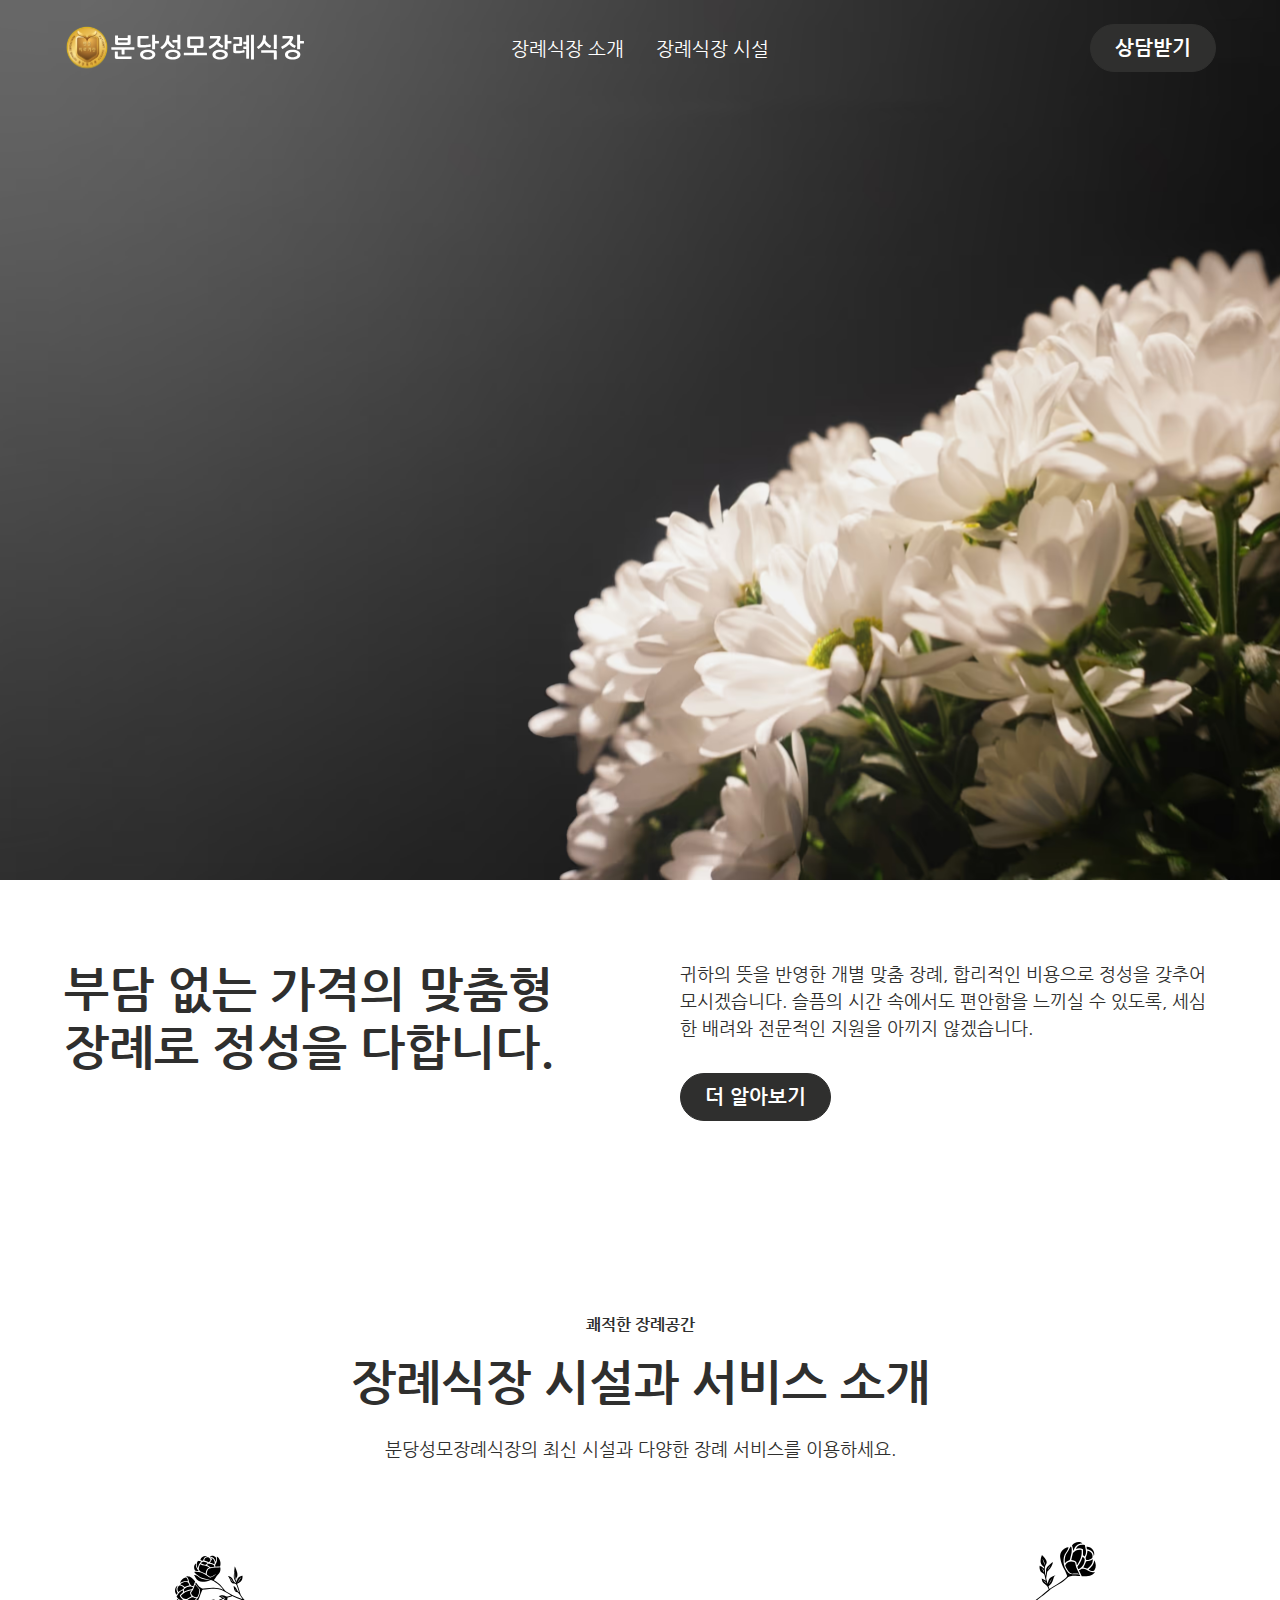
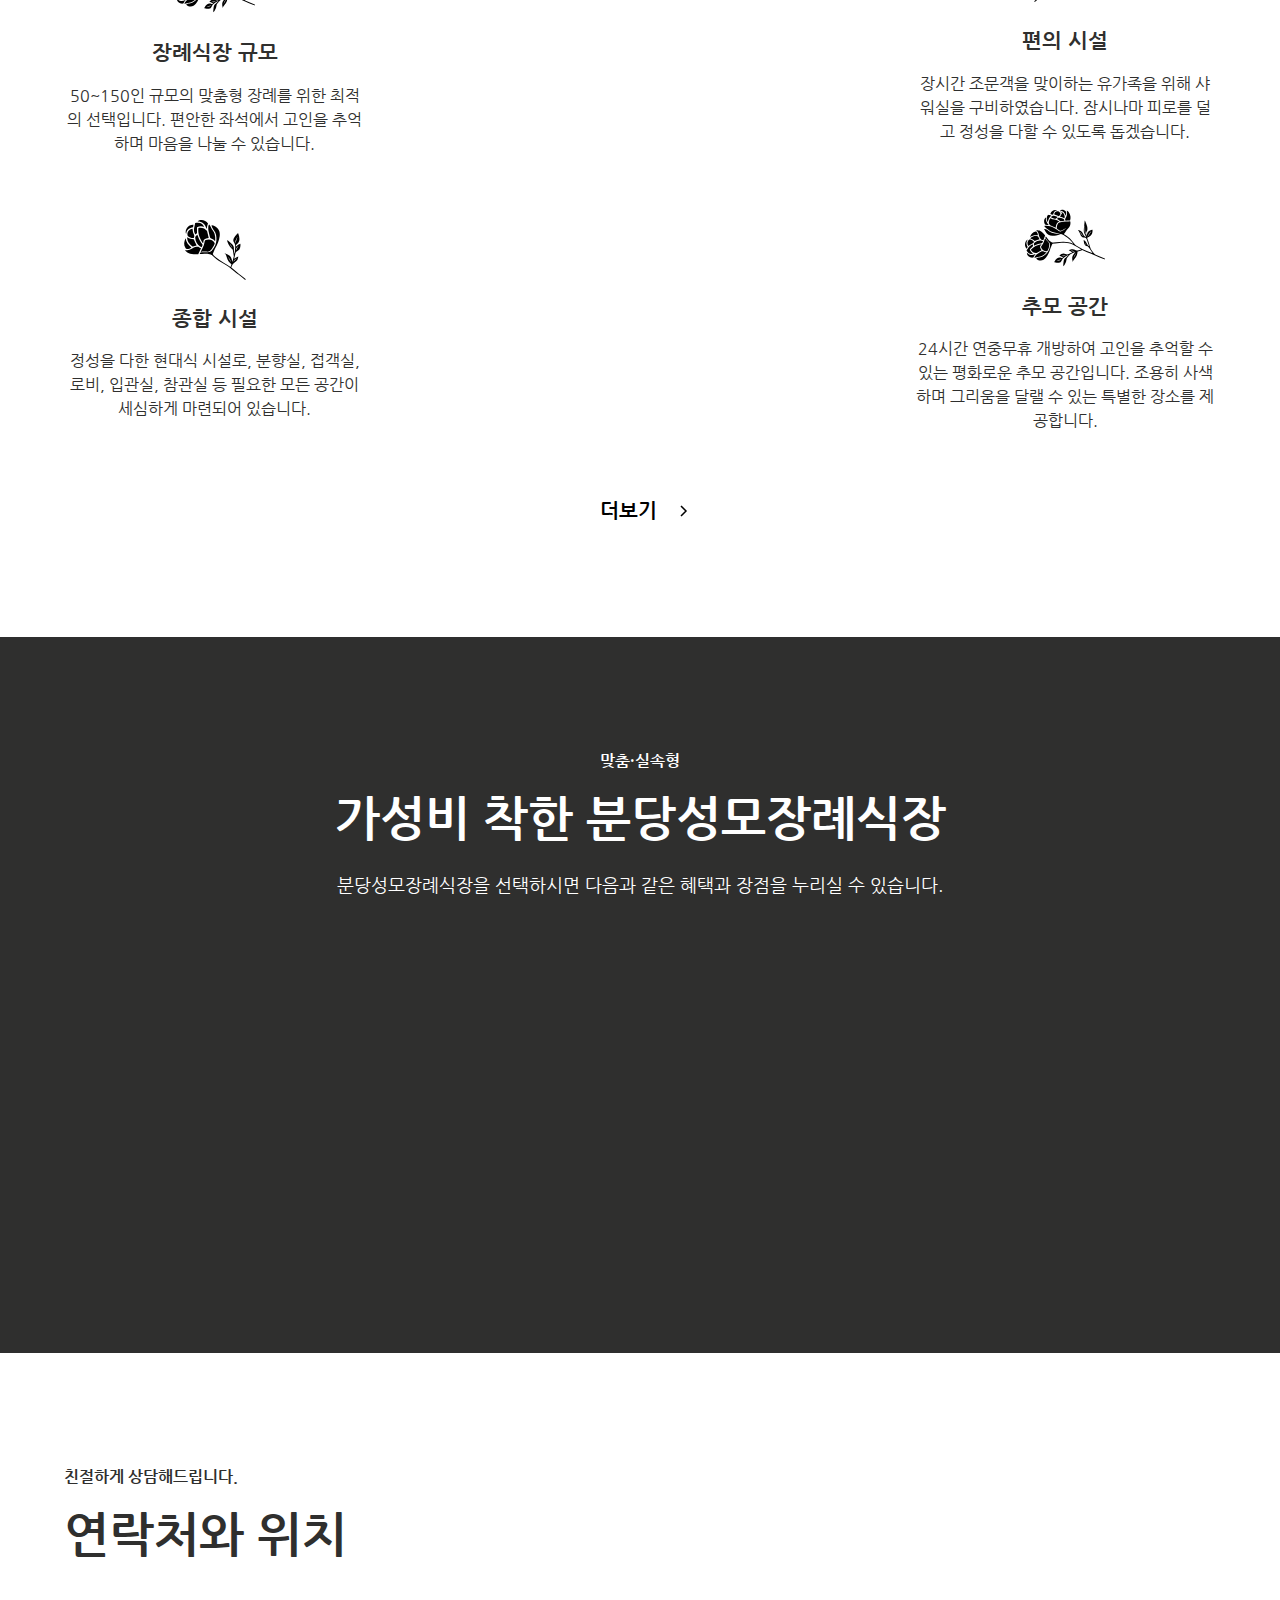
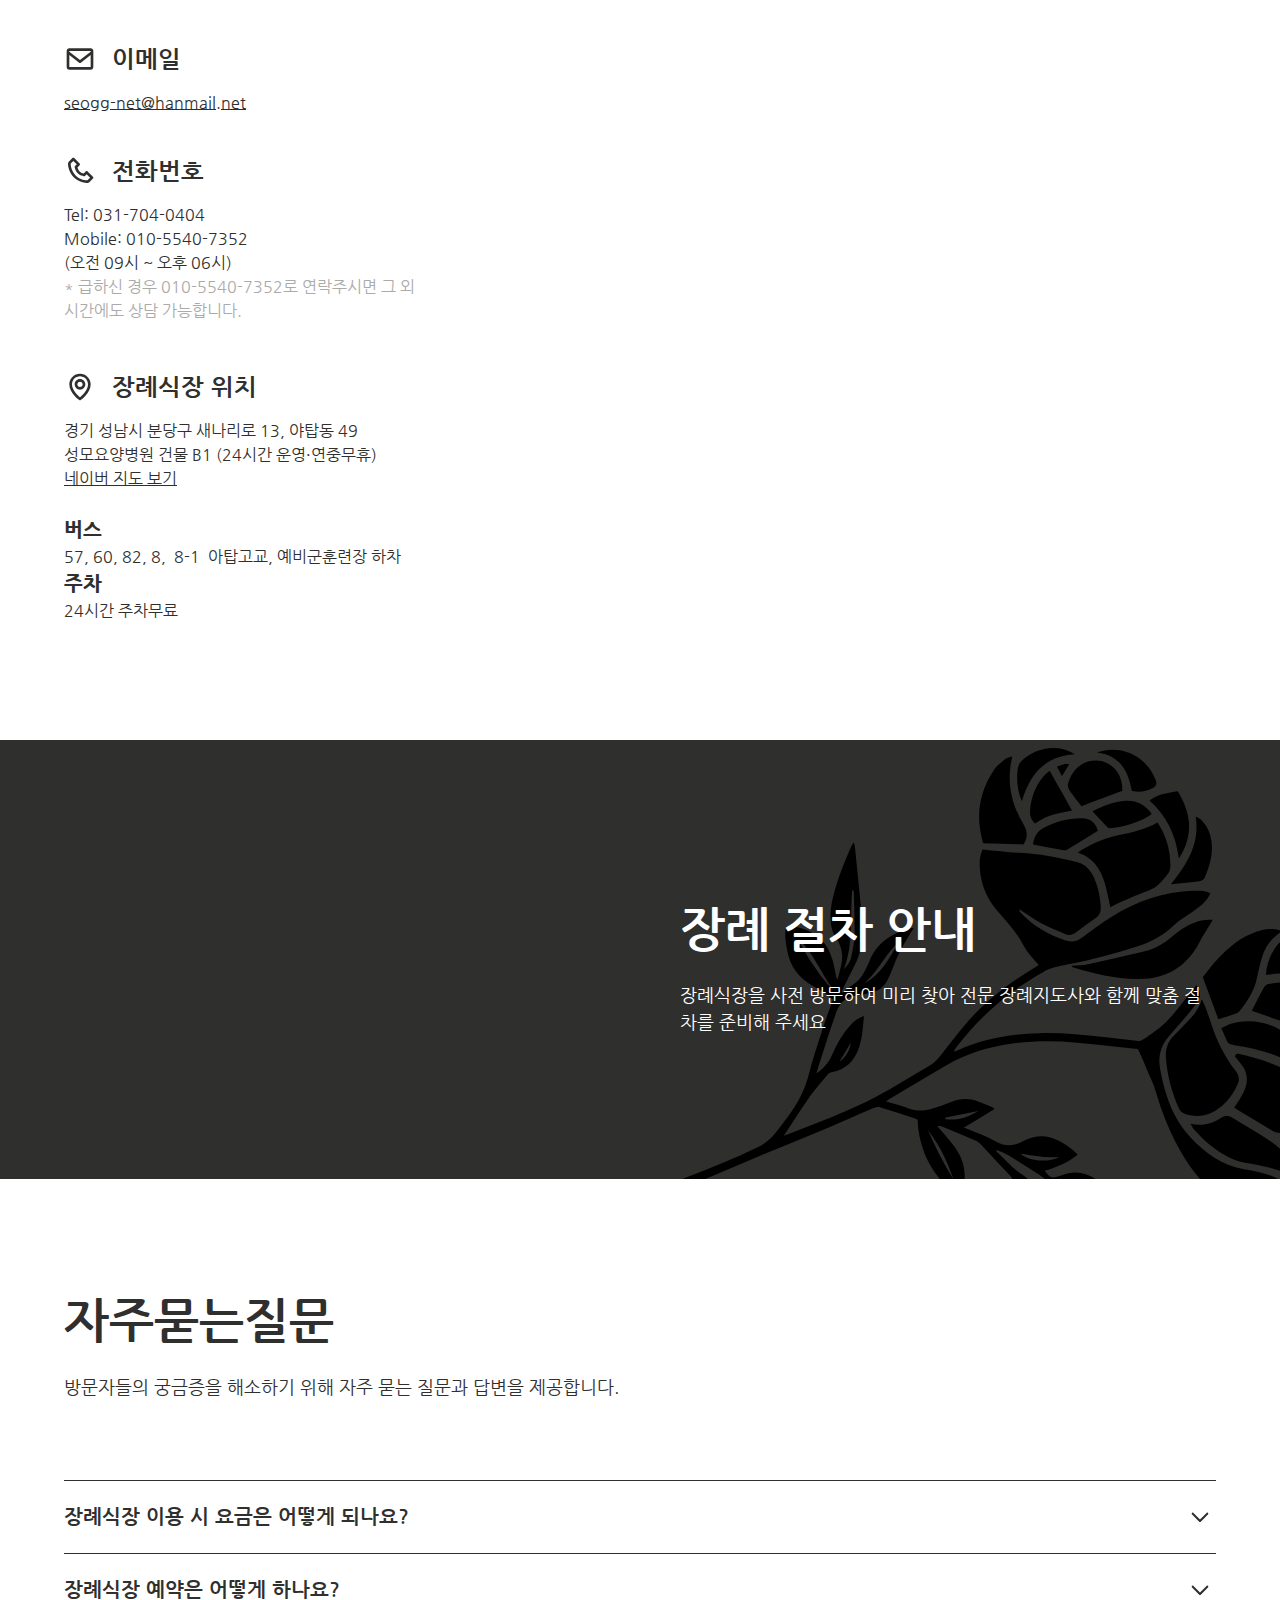
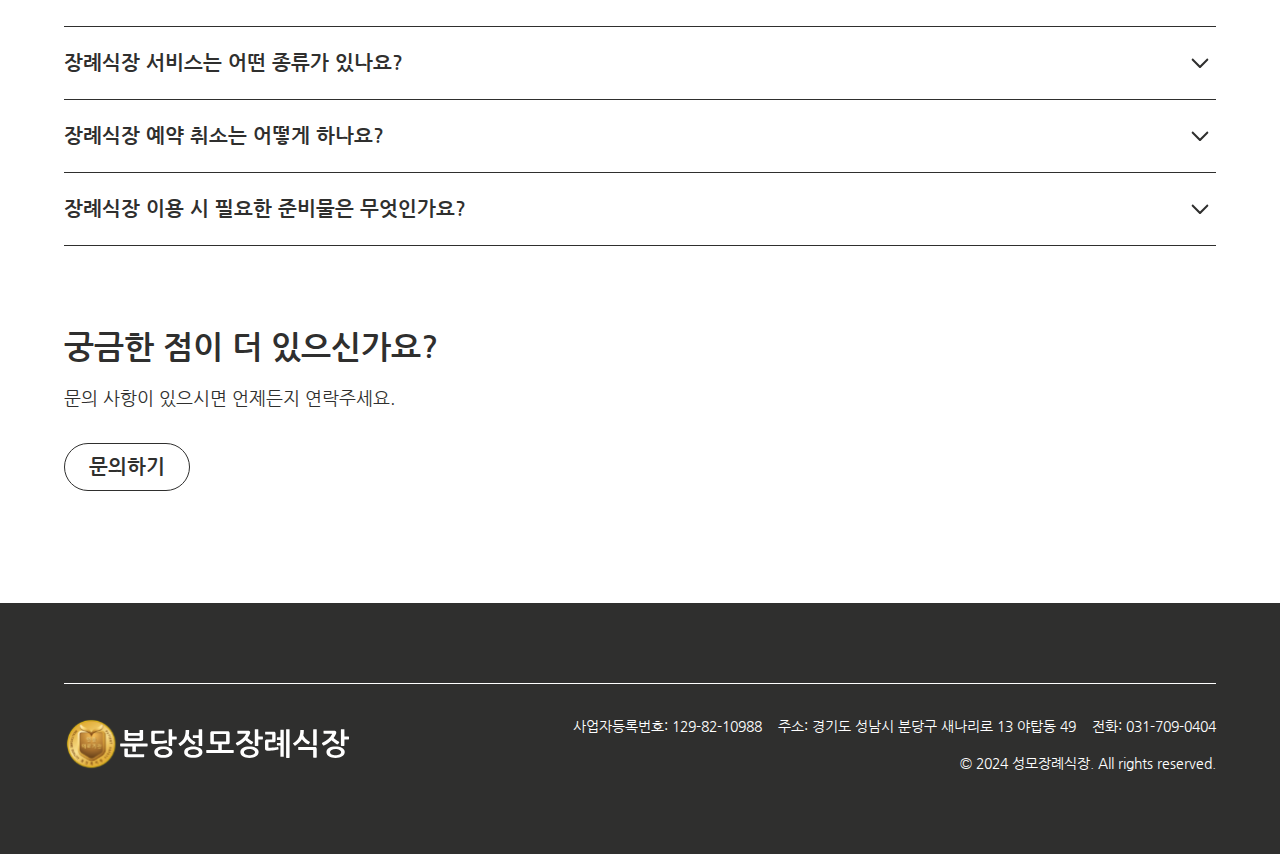
==== commit 29952a42: "change meta tag for naver site verification" ====
--- a/index.html
+++ b/index.html
@@ -1,4 +1,4 @@
-<!DOCTYPE html><!--  Last Published: Wed Sep 11 2024 01:21:41 GMT+0000 (Coordinated Universal Time)  -->
+<!DOCTYPE html><!--  Last Published: Wed Sep 11 2024 01:40:02 GMT+0000 (Coordinated Universal Time)  -->
 <html data-wf-page="66d3946fb95a778948174e16" data-wf-site="66d3946fb95a778948174db9">
 <head>
   <meta charset="utf-8">
@@ -19,7 +19,7 @@
   -o-font-smoothing: antialiased;
 }
 </style>
-  <meta name="naver-site-verification" content="e38ec64b303c63c9beb1767c505b24541c48f291">
+  <meta name="naver-site-verification" content="2f9ec8625cf75c3f6f00bbcae0f9fdb37634eb76">
 </head>
 <body>
   <div class="page-wrapper">
@@ -440,7 +440,7 @@
                     </div>
                   </div>
                 </div>
-                <div id="w-node-_18dbe2c3-1cf6-b02c-ce6b-ef0e3349c871-48174e16" class="contact14_map-wrapper"><img class="image-4" src="images/지도.avif" width="706" alt="지도" style="opacity:0" sizes="(max-width: 479px) 100vw, (max-width: 991px) 90vw, 55vw" data-w-id="ec7ac5d9-7234-af66-0221-0fdd75b4bbfd" loading="lazy" srcset="images/지도.avif 500w, images/지도.avif 800w, images/지도.avif 2298w"></div>
+                <div id="w-node-_18dbe2c3-1cf6-b02c-ce6b-ef0e3349c871-48174e16" class="contact14_map-wrapper"><img class="image-4" src="images/지도.avif" width="706" alt="지도" style="opacity:0" sizes="(max-width: 479px) 100vw, (max-width: 991px) 90vw, 55vw" data-w-id="ec7ac5d9-7234-af66-0221-0fdd75b4bbfd" loading="lazy" srcset="images/지도-p-500.jpg 500w, images/지도-p-800.jpg 800w, images/지도.avif 2298w"></div>
               </div>
             </div>
           </div>
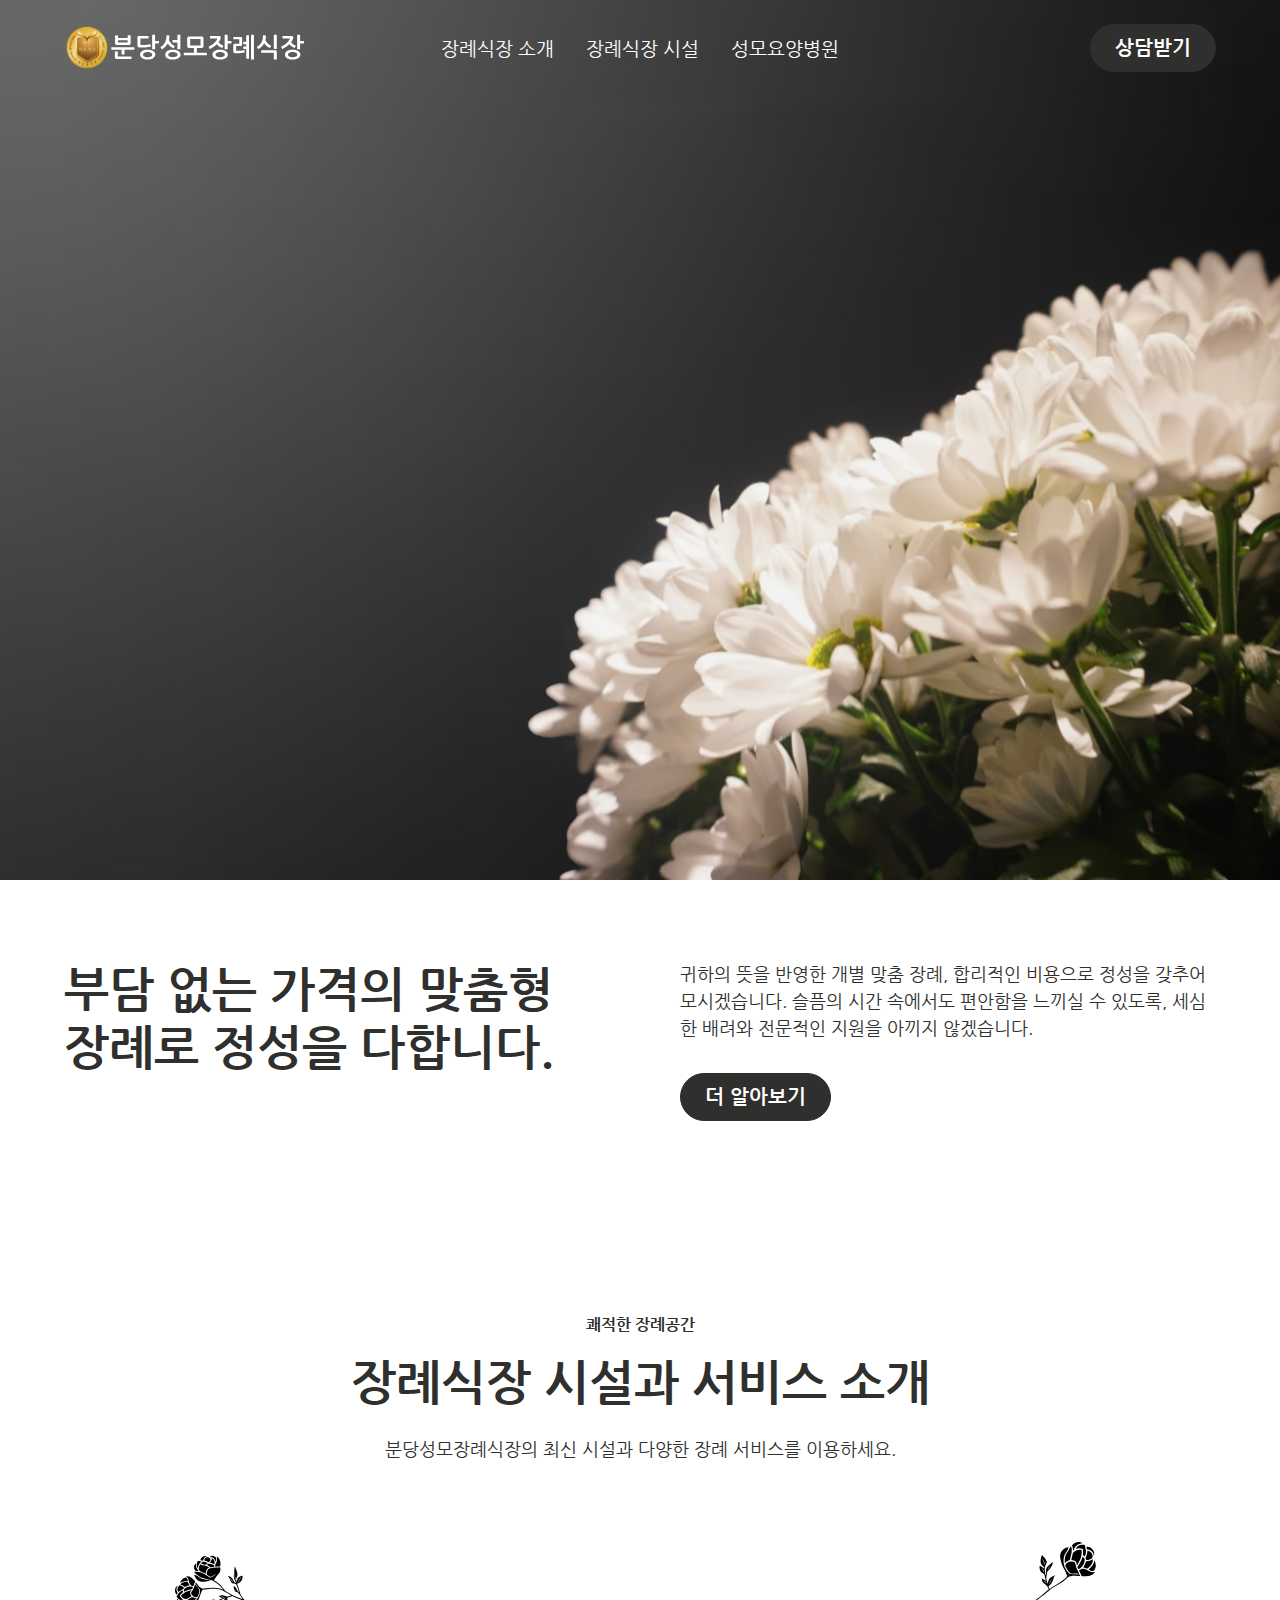
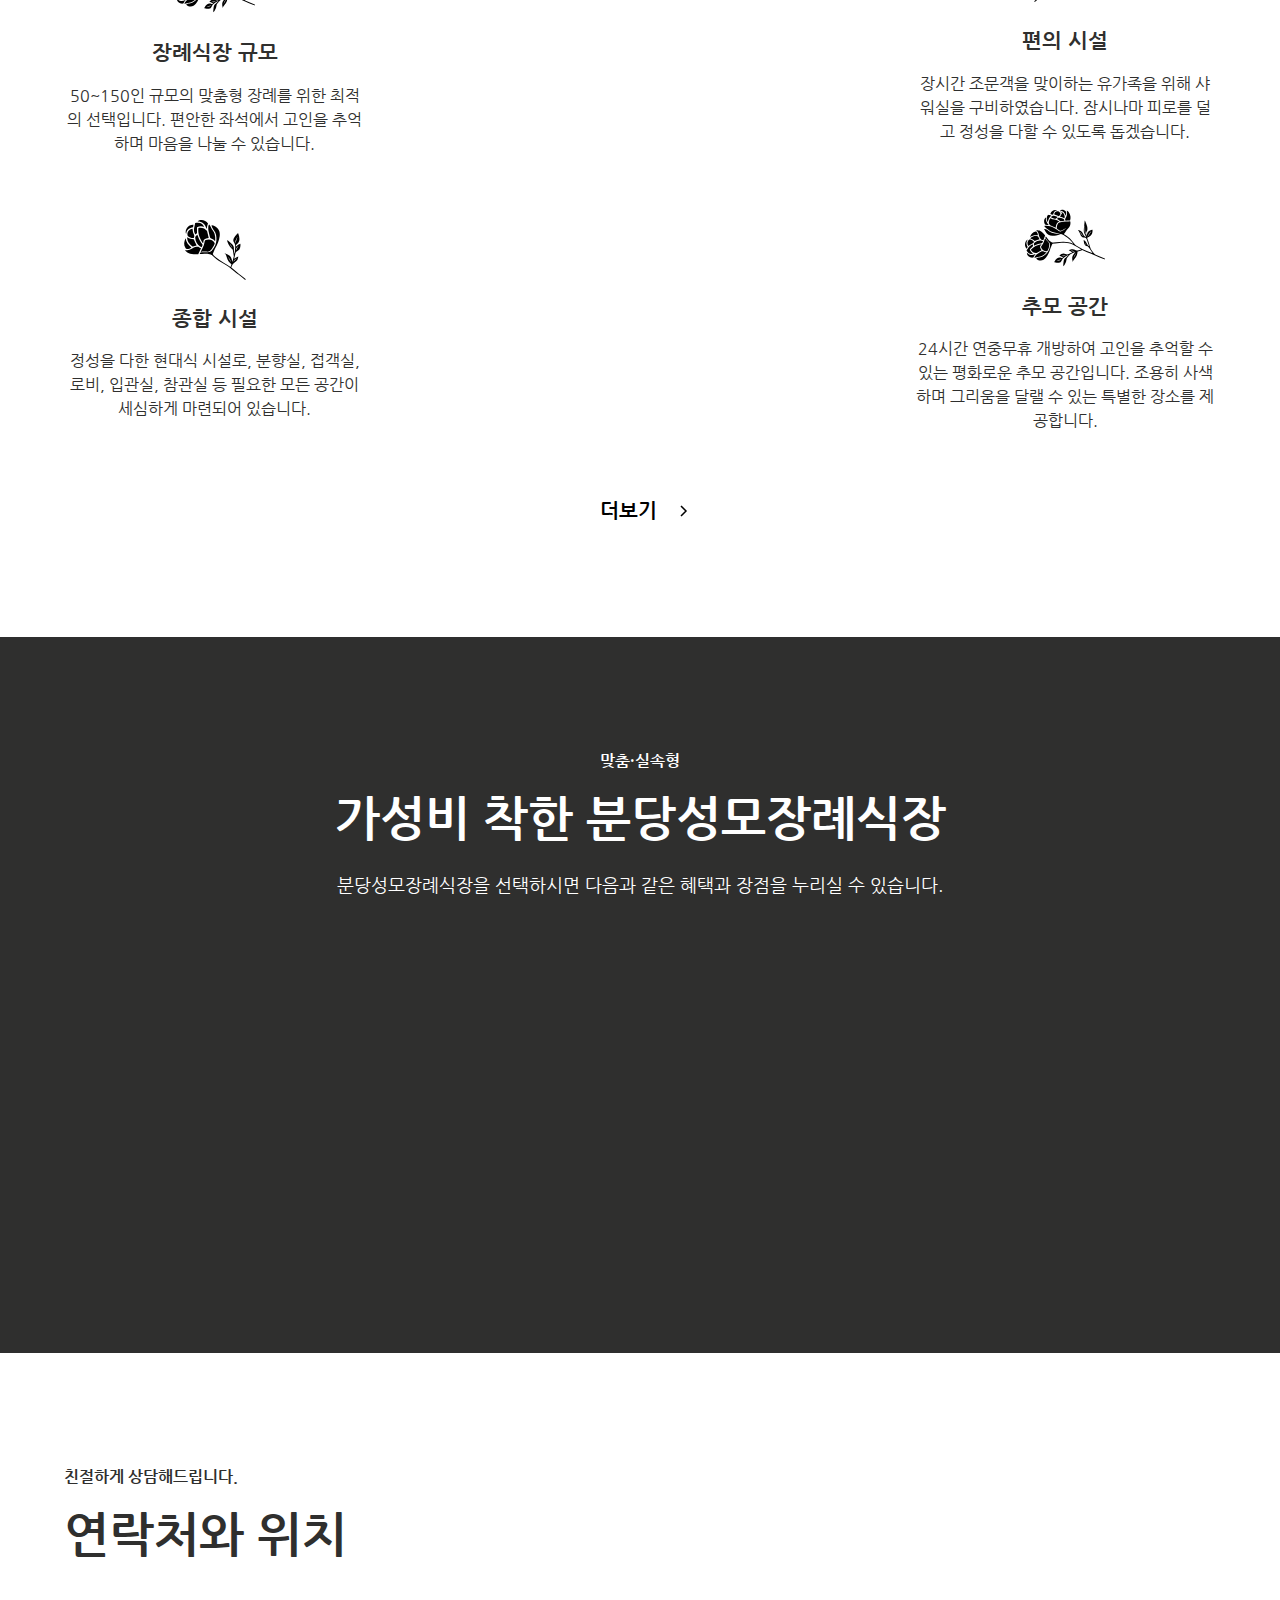
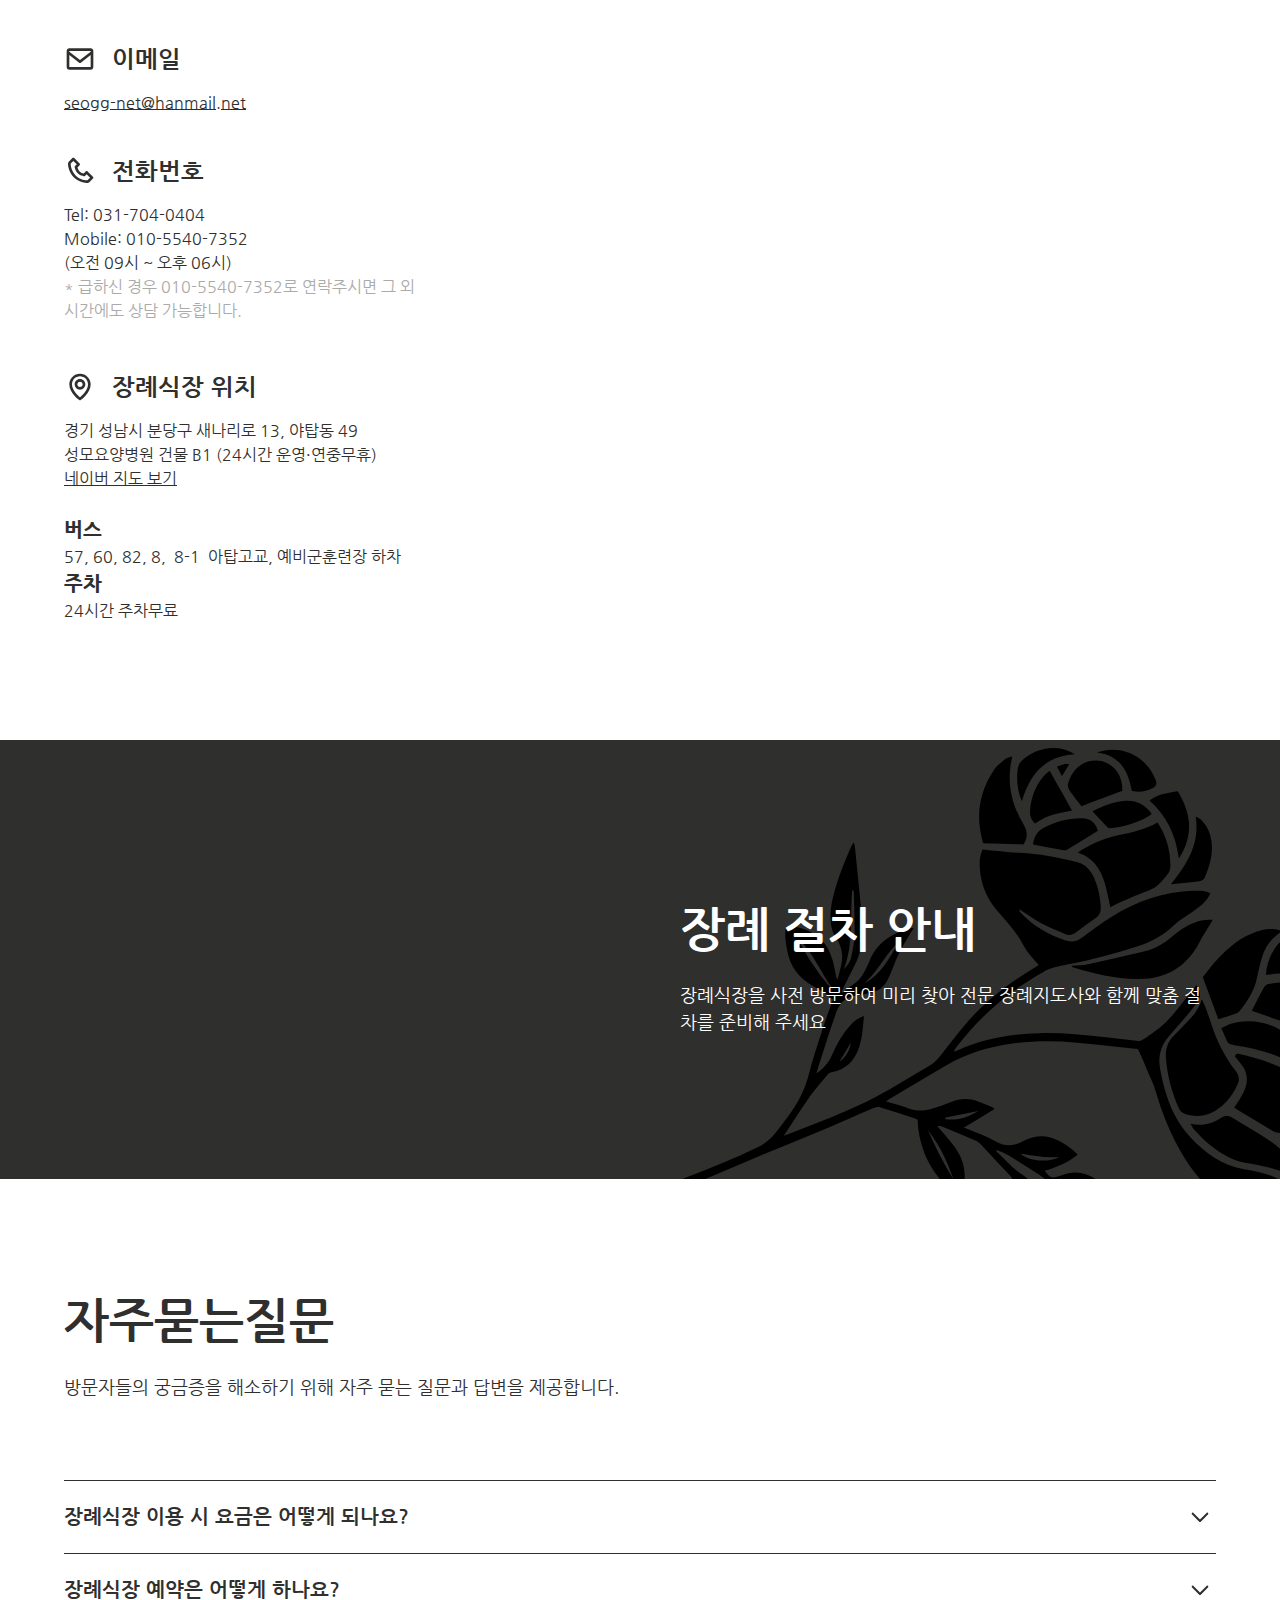
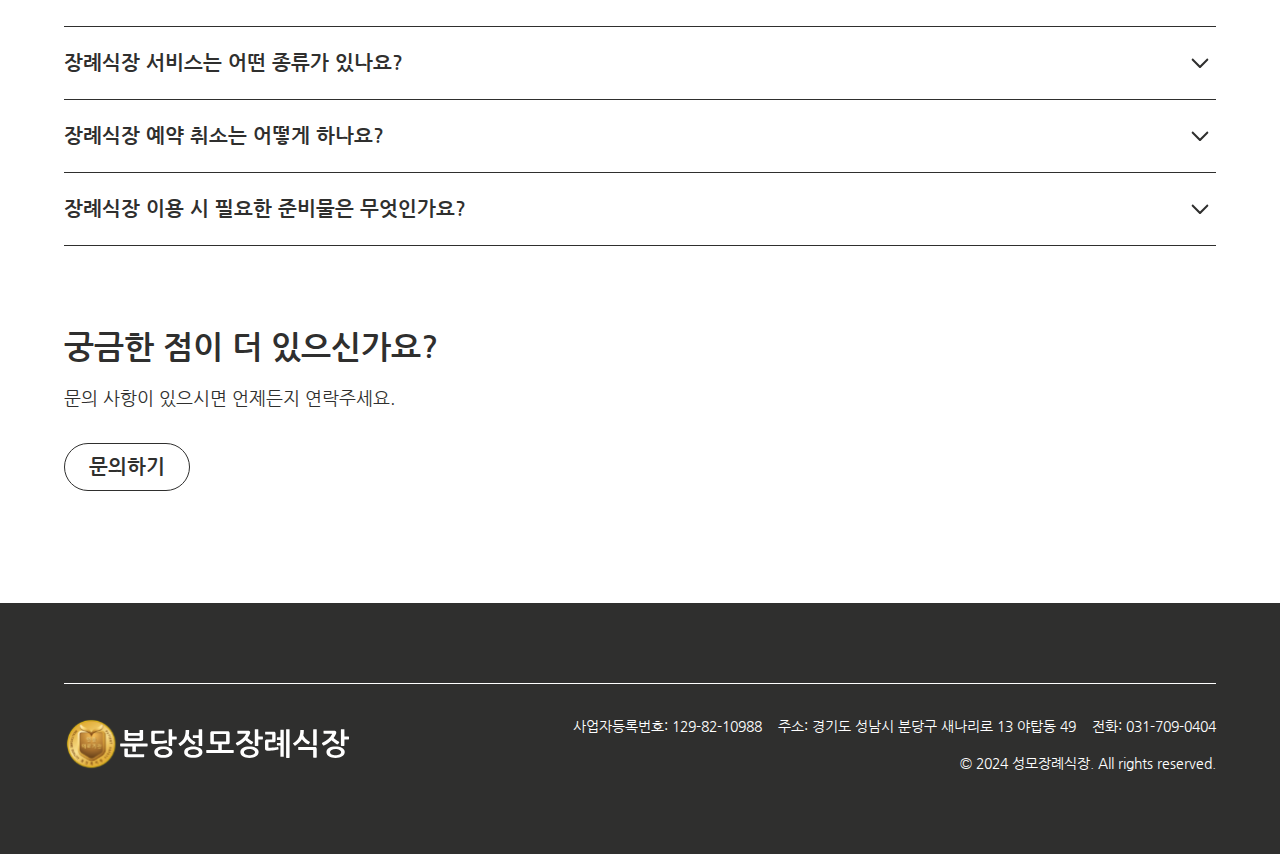
==== commit 37351de6: "add a hospital website link" ====
--- a/index.html
+++ b/index.html
@@ -1,10 +1,15 @@
-<!DOCTYPE html><!--  Last Published: Wed Sep 11 2024 01:40:02 GMT+0000 (Coordinated Universal Time)  -->
+<!DOCTYPE html><!--  Last Published: Thu Sep 19 2024 22:02:59 GMT+0000 (Coordinated Universal Time)  -->
 <html data-wf-page="66d3946fb95a778948174e16" data-wf-site="66d3946fb95a778948174db9">
 <head>
   <meta charset="utf-8">
   <title>분당성모장례식장</title>
+  <meta content="분당성모장례식장: 합리적 가격의 맞춤형 장례 서비스. 고인 예우와 유가족 배려로 힘든 시간 함께합니다." name="description">
   <meta content="분당성모장례식장" property="og:title">
+  <meta content="분당성모장례식장: 합리적 가격의 맞춤형 장례 서비스. 고인 예우와 유가족 배려로 힘든 시간 함께합니다." property="og:description">
   <meta content="분당성모장례식장" property="twitter:title">
+  <meta content="분당성모장례식장: 합리적 가격의 맞춤형 장례 서비스. 고인 예우와 유가족 배려로 힘든 시간 함께합니다." property="twitter:description">
+  <meta property="og:type" content="website">
+  <meta content="summary_large_image" name="twitter:card">
   <meta content="width=device-width, initial-scale=1" name="viewport">
   <link href="css/normalize.css" rel="stylesheet" type="text/css">
   <link href="css/webflow.css" rel="stylesheet" type="text/css">
@@ -209,6 +214,7 @@
           <nav role="navigation" id="w-node-b70bb2dd-dc8f-e690-33a9-08745986f656-48174e16" class="navbar2_menu is-page-height-tablet w-nav-menu">
             <a href="about.html" class="navbar2_link w-nav-link">장례식장 소개</a>
             <a href="funeral-hall-facilities.html" class="navbar2_link w-nav-link">장례식장 시설</a>
+            <a href="http://www.smhos.co.kr" target="_blank" class="navbar2_link w-nav-link">성모요양병원</a>
           </nav>
           <div id="w-node-b70bb2dd-dc8f-e690-33a9-08745986f669-48174e16" class="navbar2_button-wrapper">
             <a href="mailto:seogg-net@hanmail.net?subject=%EC%9E%A5%EB%A1%80%EC%8B%9D%20%EC%83%81%EB%8B%B4%20%EB%AC%B8%EC%9D%98%ED%95%A9%EB%8B%88%EB%8B%A4." class="button w-button">상담받기</a>
@@ -597,7 +603,7 @@
                   </div>
                   <p class="text-size-medium">문의 사항이 있으시면 언제든지 연락주세요.</p>
                   <div class="margin-top margin-medium">
-                    <a href="mailto:seogg-net@hanmail.net?subject=%EC%9E%A5%EB%A1%80%20%EC%83%81%EB%8B%B4%20%EB%AC%B8%EC%9D%98%ED%95%A9%EB%8B%88%EB%8B%A4." class="button is-secondary w-button">문의하기</a>
+                    <a href="tel:031-709-0404" class="button is-secondary w-button">문의하기</a>
                   </div>
                 </div>
               </div>
--- a/css/smfuneral.webflow.css
+++ b/css/smfuneral.webflow.css
@@ -3004,7 +3004,11 @@
 
   .button {
     font-size: 1rem;
-    display: none;
+    display: block;
+  }
+
+  .button.w--current {
+    display: block;
   }
 
   .button.is-navbar2-button {
@@ -3368,7 +3372,7 @@
   }
 
   .button {
-    display: none;
+    display: block;
   }
 
   .text-weight-xbold {
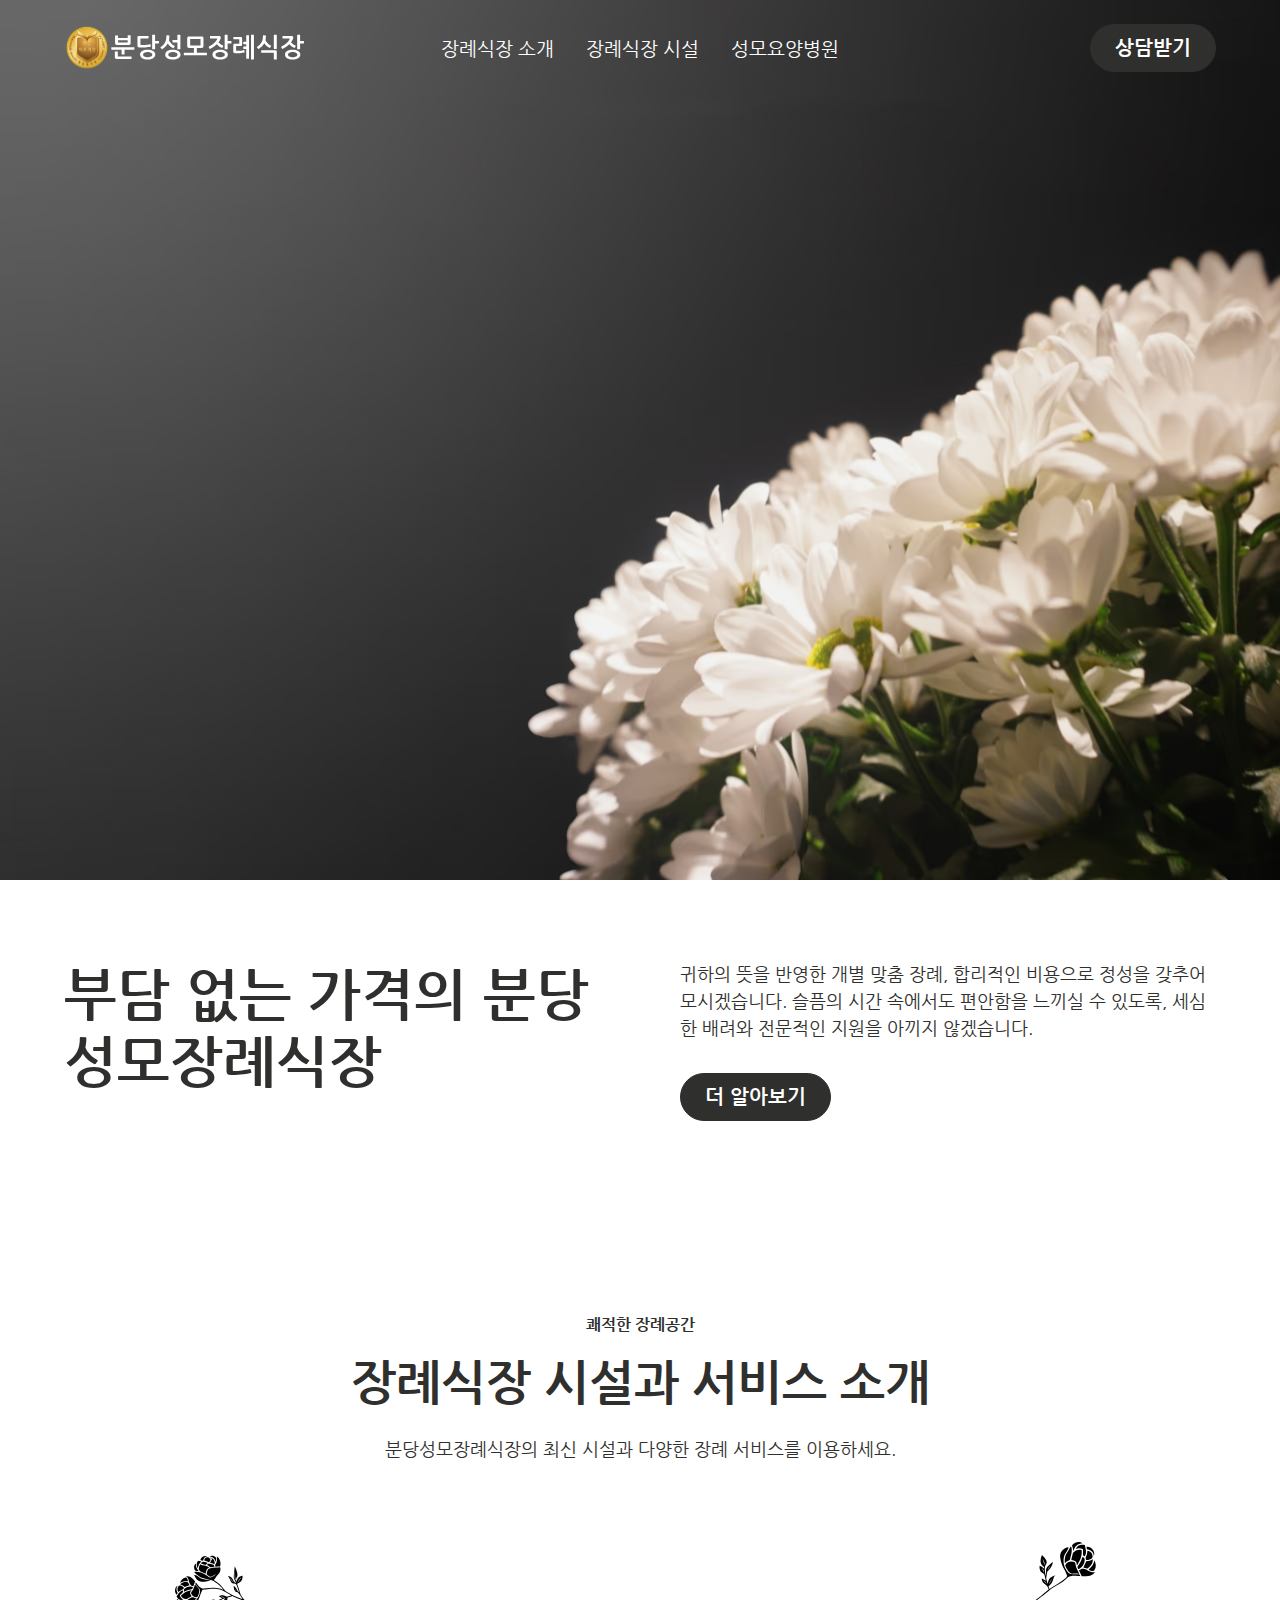
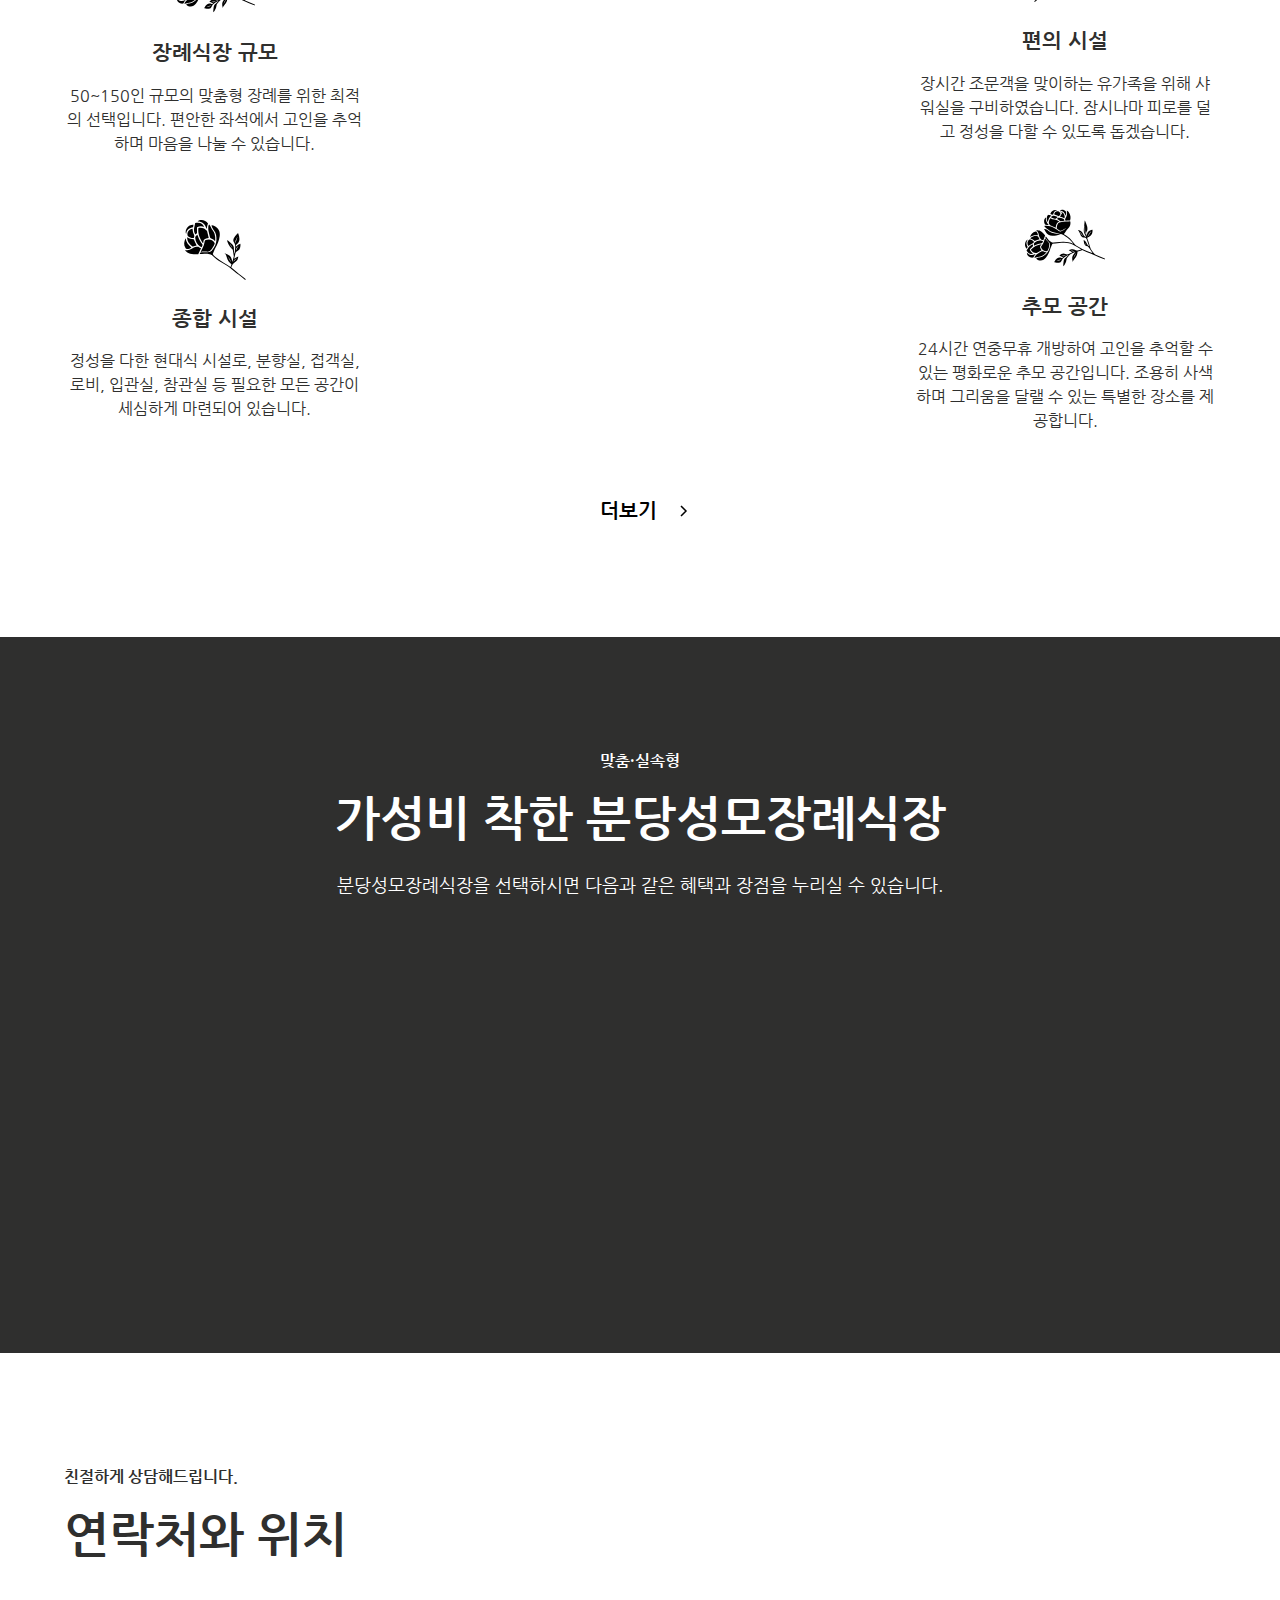
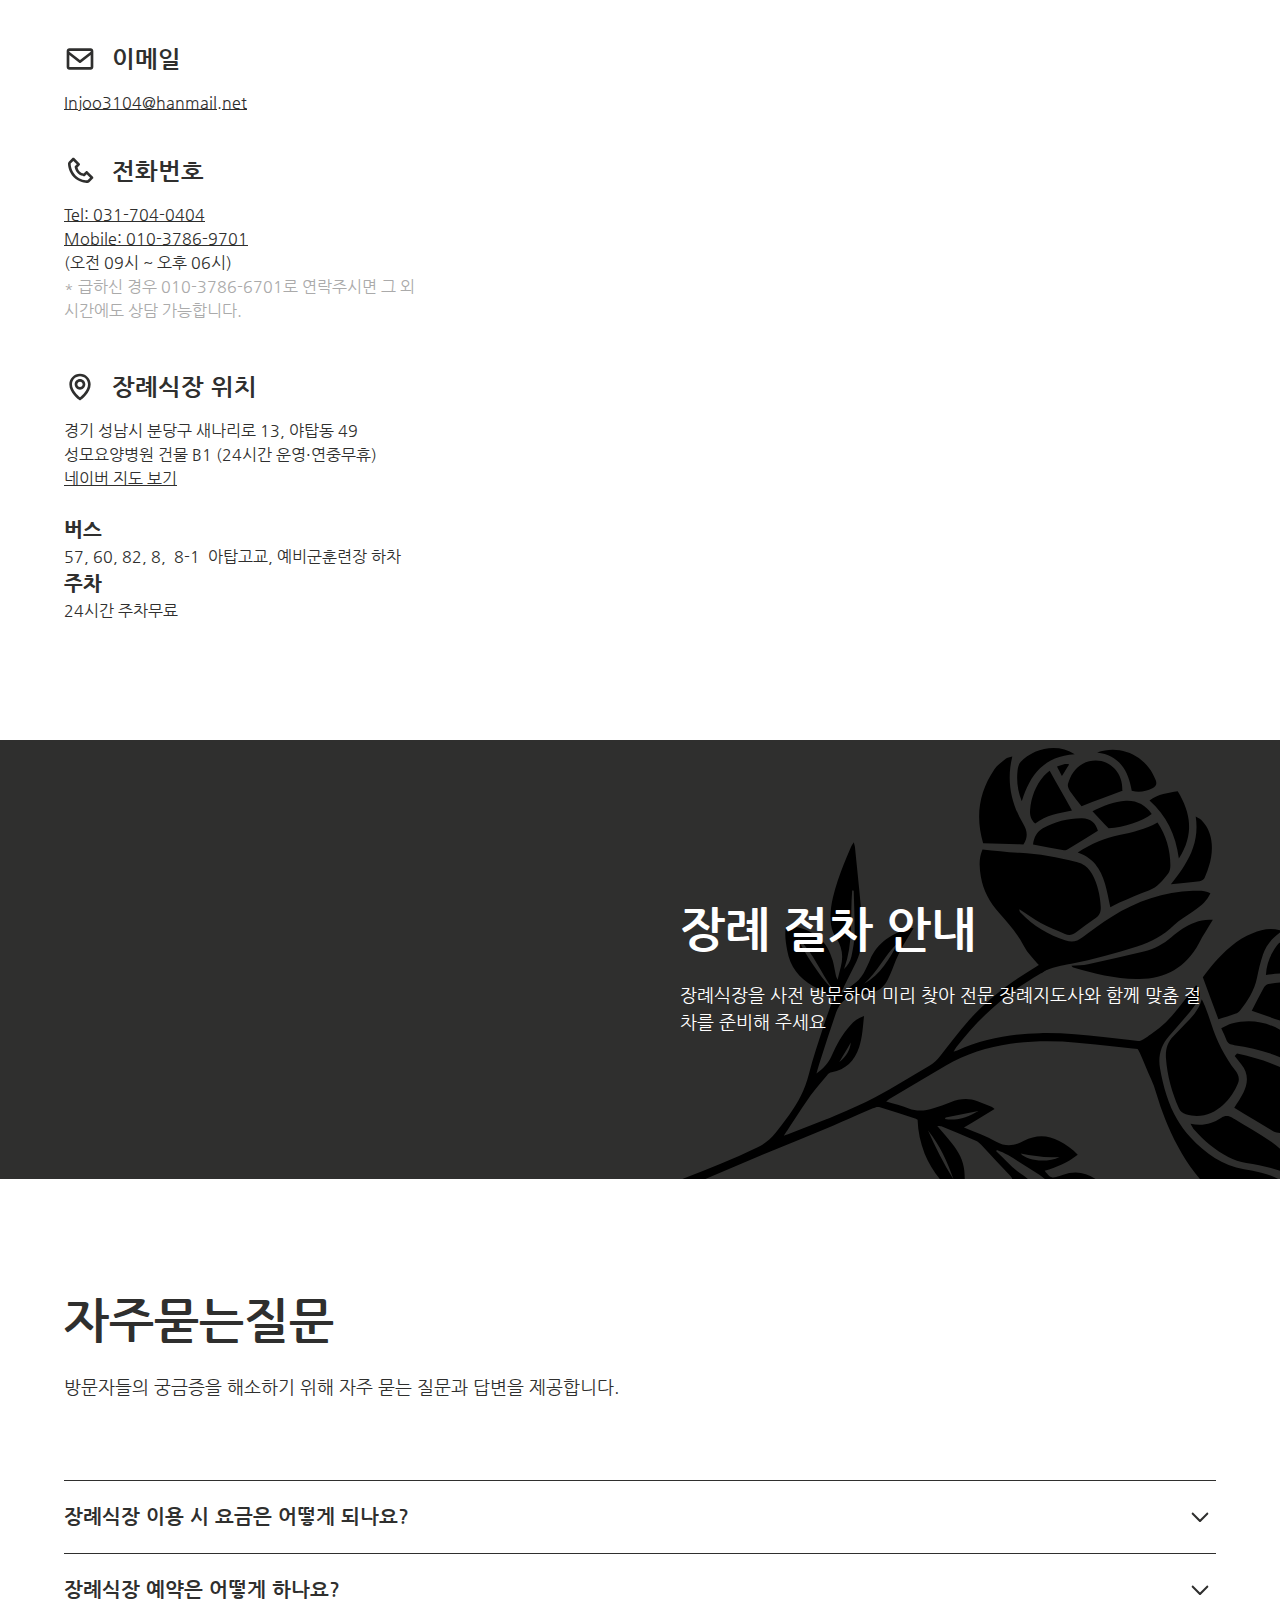
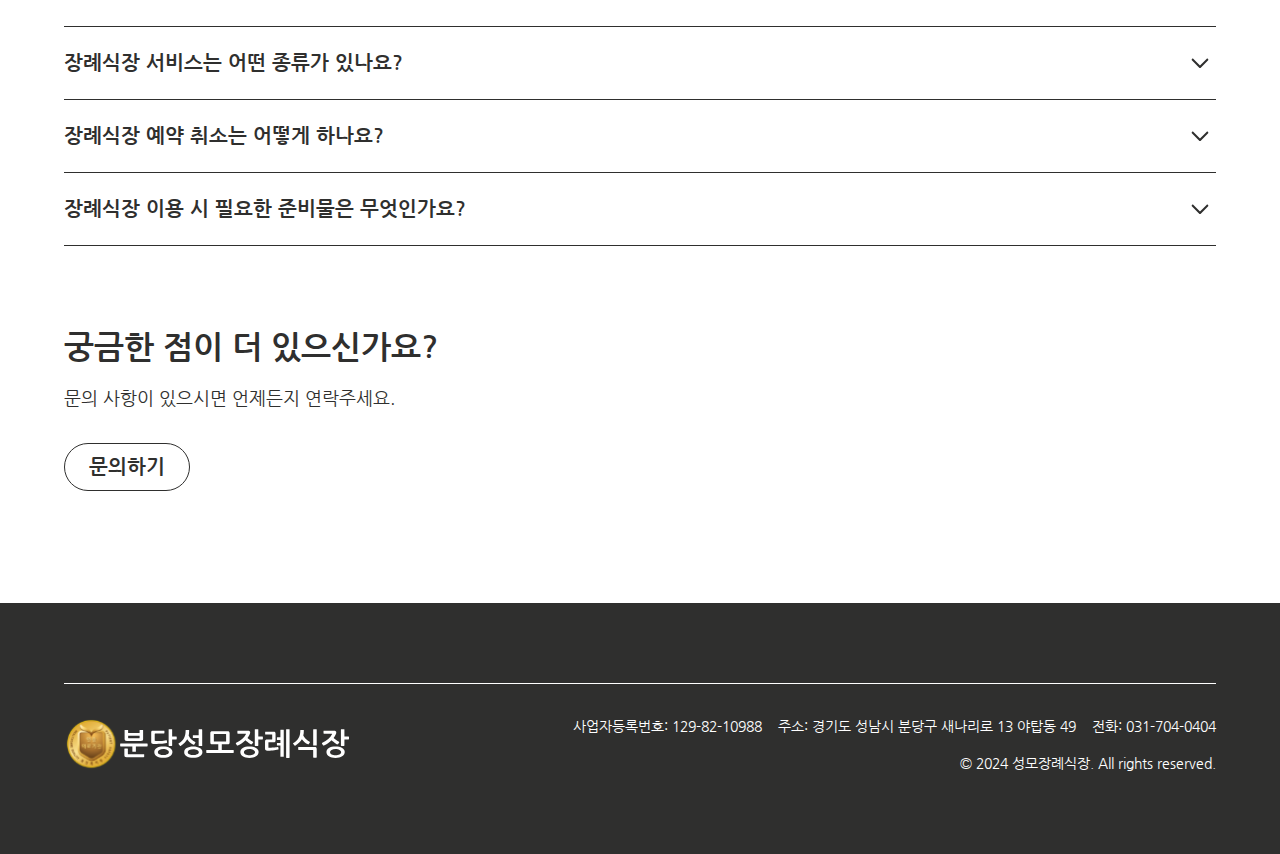
==== commit a9315f5f: "update content" ====
--- a/index.html
+++ b/index.html
@@ -1,4 +1,4 @@
-<!DOCTYPE html><!--  Last Published: Thu Sep 19 2024 22:02:59 GMT+0000 (Coordinated Universal Time)  -->
+<!DOCTYPE html><!--  Last Published: Sat Sep 21 2024 14:47:31 GMT+0000 (Coordinated Universal Time)  -->
 <html data-wf-page="66d3946fb95a778948174e16" data-wf-site="66d3946fb95a778948174db9">
 <head>
   <meta charset="utf-8">
@@ -247,7 +247,7 @@
             <div class="padding-vertical padding-xxlarge">
               <div class="w-layout-grid header9_content-wrapper">
                 <div class="header9_content-left">
-                  <h1 class="heading-style-h1">부담 없는 가격의 맞춤형 장례로 정성을 다합니다.</h1>
+                  <h1>부담 없는 가격의 분당성모장례식장</h1>
                 </div>
                 <div class="header9_content-right">
                   <p class="text-size-medium">귀하의 뜻을 반영한 개별 맞춤 장례, 합리적인 비용으로 정성을 갖추어 모시겠습니다. 슬픔의 시간 속에서도 편안함을 느끼실 수 있도록, 세심한 배려와 전문적인 지원을 아끼지 않겠습니다.</p>
@@ -407,7 +407,7 @@
                           </div>
                         </div>
                       </div>
-                      <a href="mailto:seogg-net@hanmail.net?subject=%EC%9E%A5%EB%A1%80%EC%8B%9D%20%EC%83%81%EB%8B%B4%20%EB%AC%B8%EC%9D%98%ED%95%A9%EB%8B%88%EB%8B%A4." class="text-style-link">seogg-net@hanmail.net</a>
+                      <a href="mailto:seogg-net@hanmail.net?subject=%EC%9E%A5%EB%A1%80%EC%8B%9D%20%EC%83%81%EB%8B%B4%20%EB%AC%B8%EC%9D%98%ED%95%A9%EB%8B%88%EB%8B%A4." class="text-style-link">Injoo3104@hanmail.net</a>
                     </div>
                     <div class="contact14_item">
                       <div class="margin-bottom margin-xsmall">
@@ -421,7 +421,10 @@
                         </div>
                       </div>
                       <div class="margin-bottom margin-xxsmall">
-                        <div>Tel: 031-704-0404 <br>Mobile: 010-5540-7352<br>(오전 09시 ~ 오후 06시)<br><span class="text-span">* 급하신 경우 010-5540-7352로 연락주시면 그 외 시간에도 상담 가능합니다.</span></div>
+                        <div>
+                          <a href="tel:031-704-0404">Tel: 031-704-0404<br></a>
+                          <a href="tel:010-3786-9701">Mobile: 010-3786-9701</a><span><br>‍</span>(오전 09시 ~ 오후 06시)<br><span class="text-span">* 급하신 경우 010-3786-6701로 연락주시면 그 외 시간에도 상담 가능합니다.</span>
+                        </div>
                       </div>
                     </div>
                     <div class="contact14_item">
@@ -516,10 +519,10 @@
                       <div class="max-width-large">
                         <p>‍장례식장 예약은 다음과 같은 방법으로 가능합니다:</p>
                         <ul role="list">
-                          <li>전화: 010-5540-7352로 연락주시면 상세히 안내해 드리겠습니다.</li>
-                          <li>이메일: seogg-net@hanmail.net로 문의 주시면 빠른 시일 내에 답변 드리겠습니다.</li>
+                          <li>전화: 031-704-0404 혹은 010-3786-6701로 연락주시면 상세히 안내해 드리겠습니다.</li>
+                          <li>이메일: Injoo3104@hanmail.net로 문의 주시면 빠른 시일 내에 답변 드리겠습니다.</li>
                         </ul>
-                        <p>긴급한 상황의 경우, 전화로 연락 주시는 것이 가장 빠릅니다. 24시간 언제든 연락 가능합니다.</p>
+                        <p>전화 상담시간은 오전 09시 ~ 오후 06시이며, 급하신 경우 010-3786-6701로 연락주시면 그 외 시간에도 상담 가능합니다.</p>
                       </div>
                     </div>
                   </div>
@@ -536,7 +539,7 @@
                   <div style="width:100%;height:0px" class="faq2_answer">
                     <div class="margin-bottom margin-small">
                       <div class="max-width-large">
-                        <p>성모장례식장에서는 다음과 같은 서비스를 제공하고 있습니다:</p>
+                        <p>분당성모장례식장에서는 다음과 같은 서비스를 제공하고 있습니다:</p>
                         <ul role="list">
                           <li>기본 시설 이용 (빈소, 안치실 등)</li>
                           <li>장례 용품 제공</li>
@@ -625,7 +628,7 @@
                   <div class="w-layout-grid footer2_legal-list">
                     <div id="w-node-_37abc49b-82fa-50eb-0c32-49787ae99508-7ae994fd" class="footer2_credit-text">사업자등록번호: 129-82-10988</div>
                     <div id="w-node-_37abc49b-82fa-50eb-0c32-49787ae9950a-7ae994fd" class="footer2_credit-text">주소: 경기도 성남시 분당구 새나리로 13 야탑동 49</div>
-                    <div id="w-node-_37abc49b-82fa-50eb-0c32-49787ae9950c-7ae994fd" class="footer2_credit-text">전화: 031-709-0404</div>
+                    <div id="w-node-_37abc49b-82fa-50eb-0c32-49787ae9950c-7ae994fd" class="footer2_credit-text">전화: 031-704-0404</div>
                     <div id="w-node-_37abc49b-82fa-50eb-0c32-49787ae9950e-7ae994fd" class="footer2_credit-text">© 2024 성모장례식장. All rights reserved.</div>
                   </div>
                 </div>
--- a/css/smfuneral.webflow.css
+++ b/css/smfuneral.webflow.css
@@ -599,7 +599,7 @@
 }
 
 .heading-style-h6 {
-  font-size: 1.75rem;
+  font-size: 2rem;
   font-weight: 400;
   line-height: 1.5;
 }
@@ -2081,7 +2081,7 @@
 
 .hero-text {
   font-family: 행복고흥m, sans-serif;
-  font-size: 9.125rem;
+  font-size: 9.5rem;
   line-height: .87;
 }
 
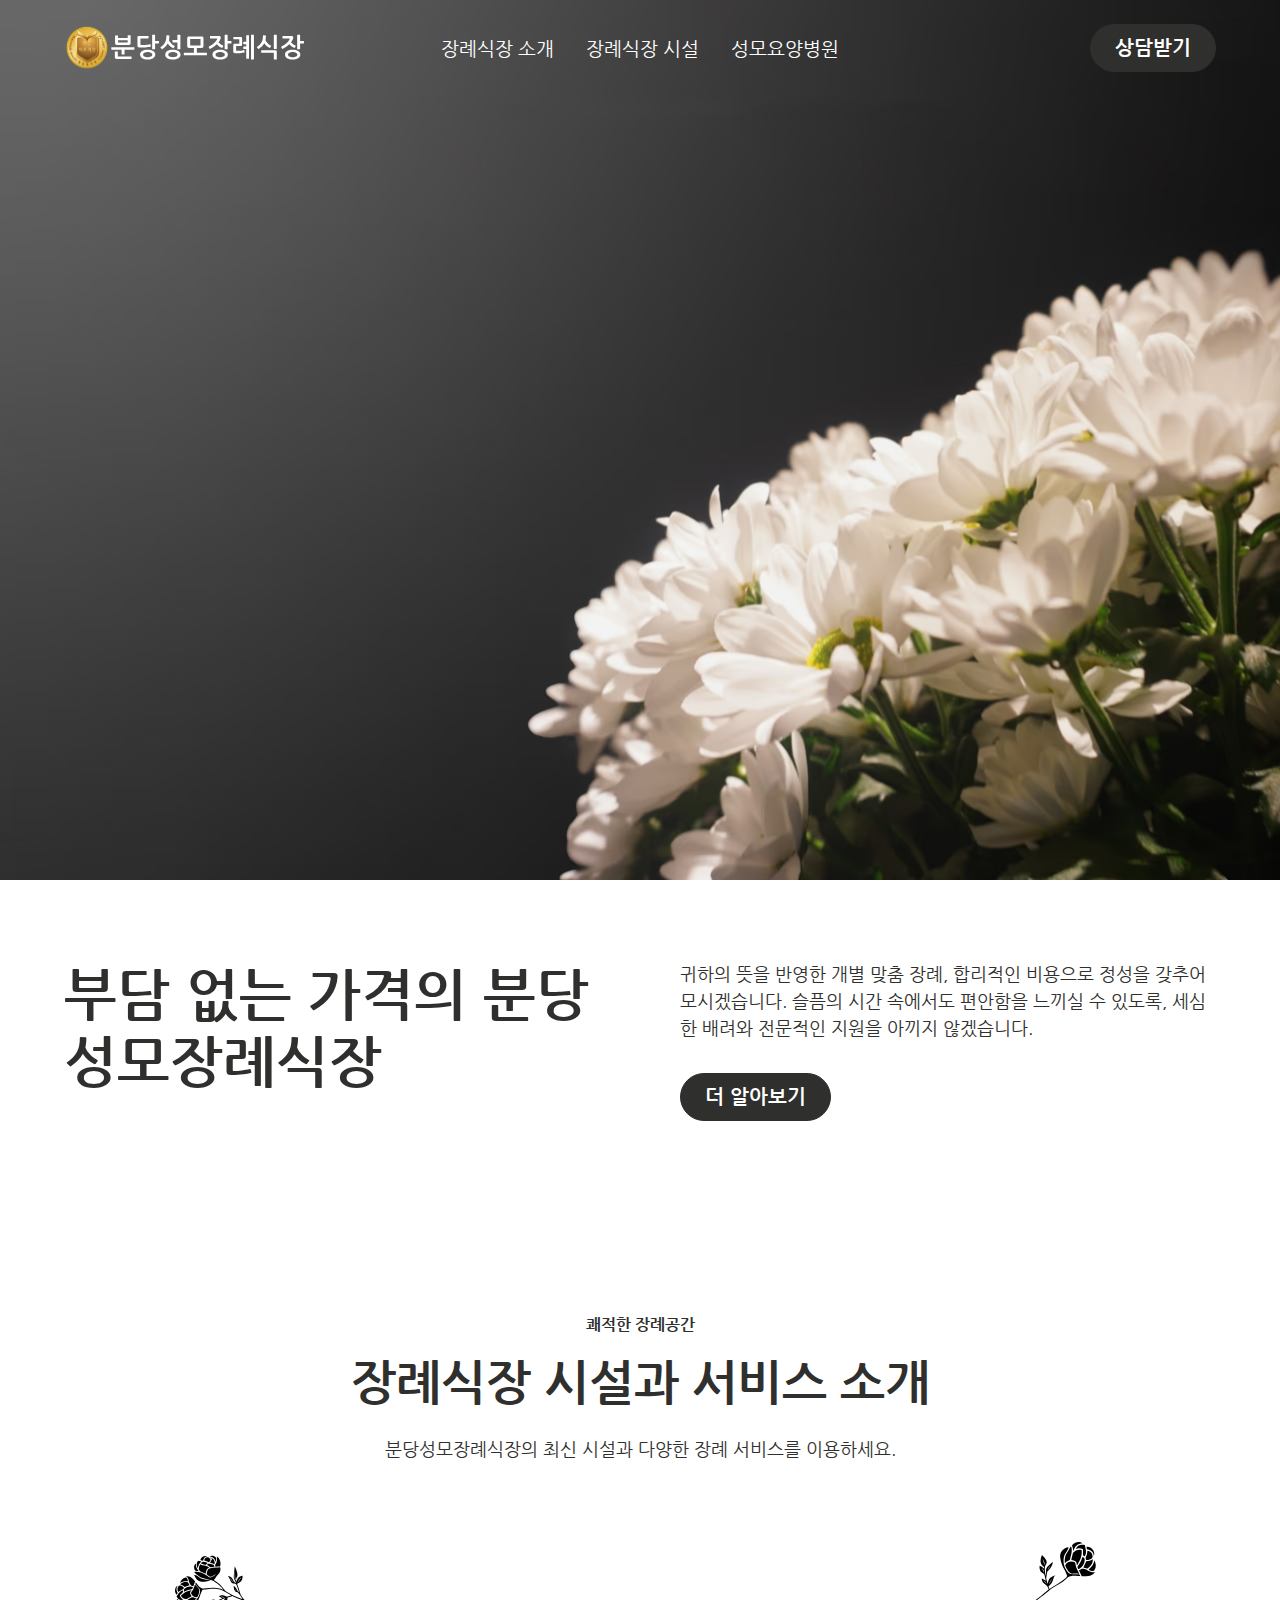
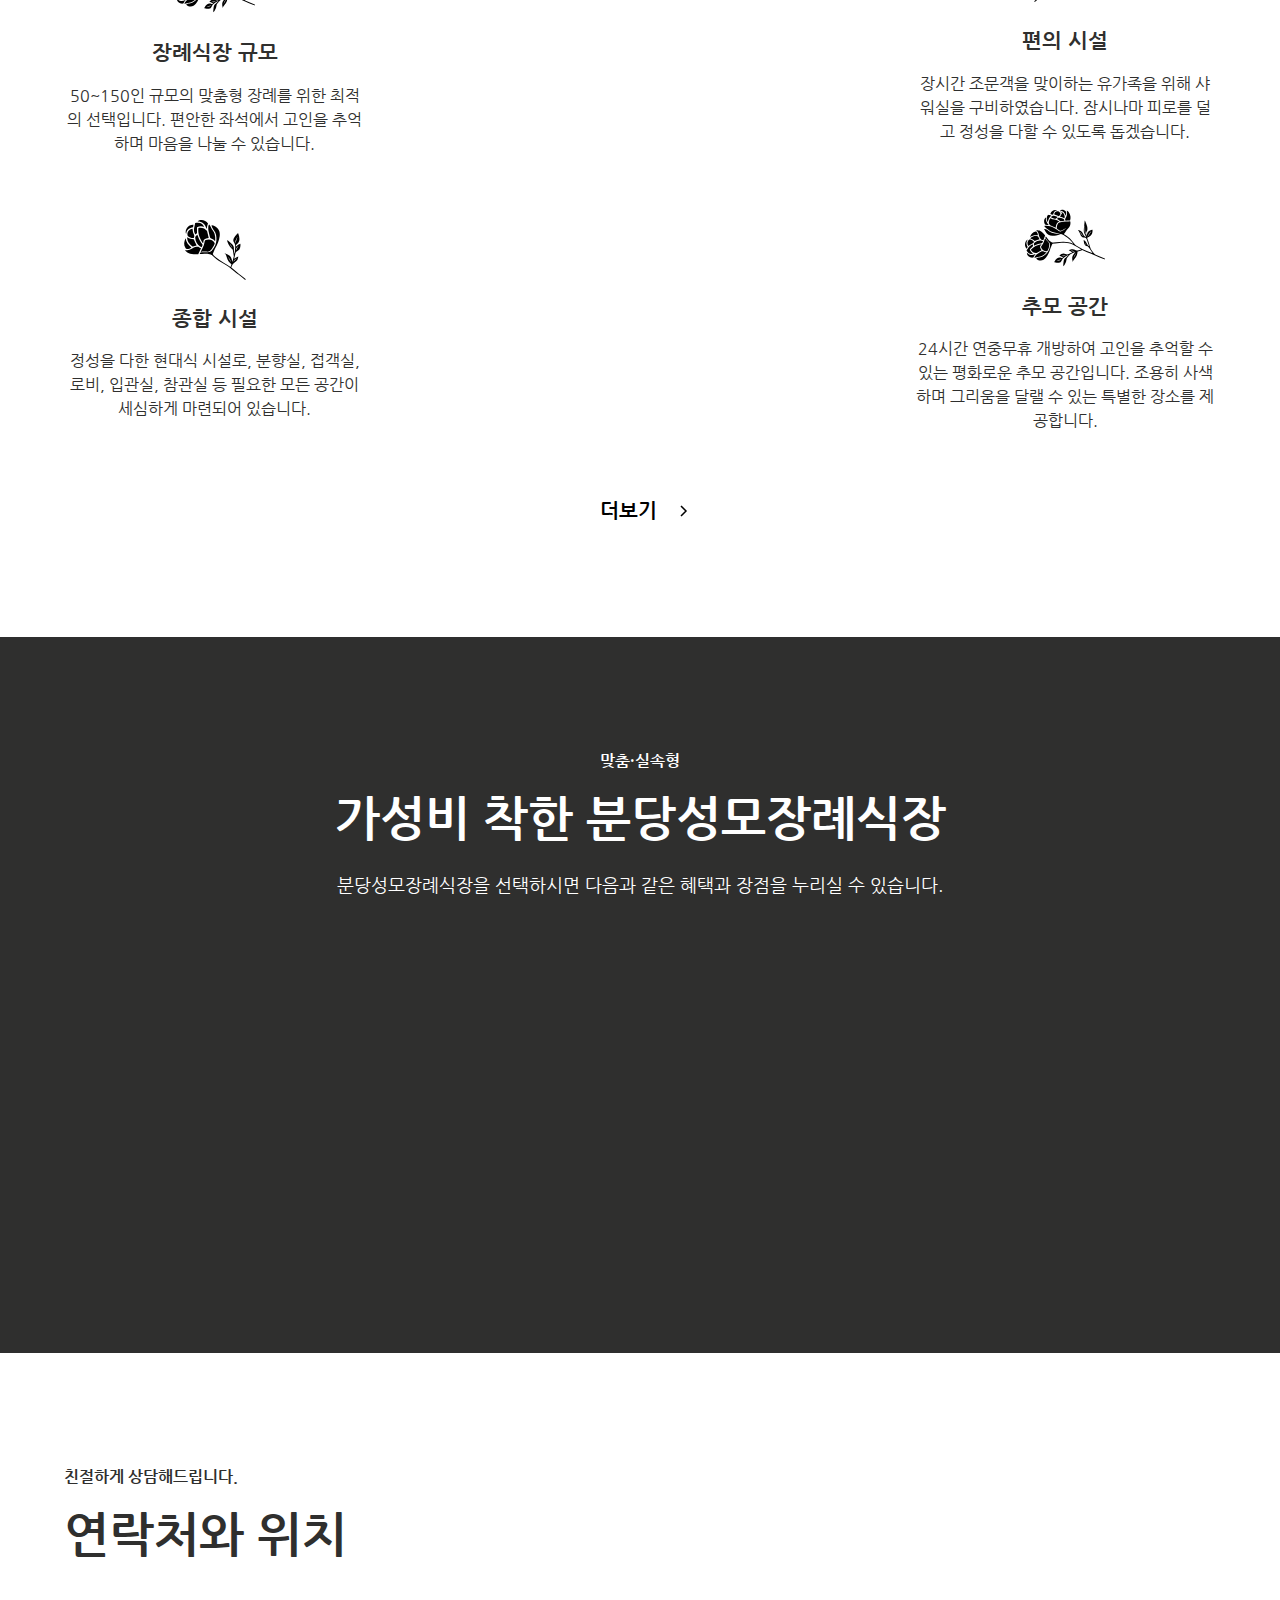
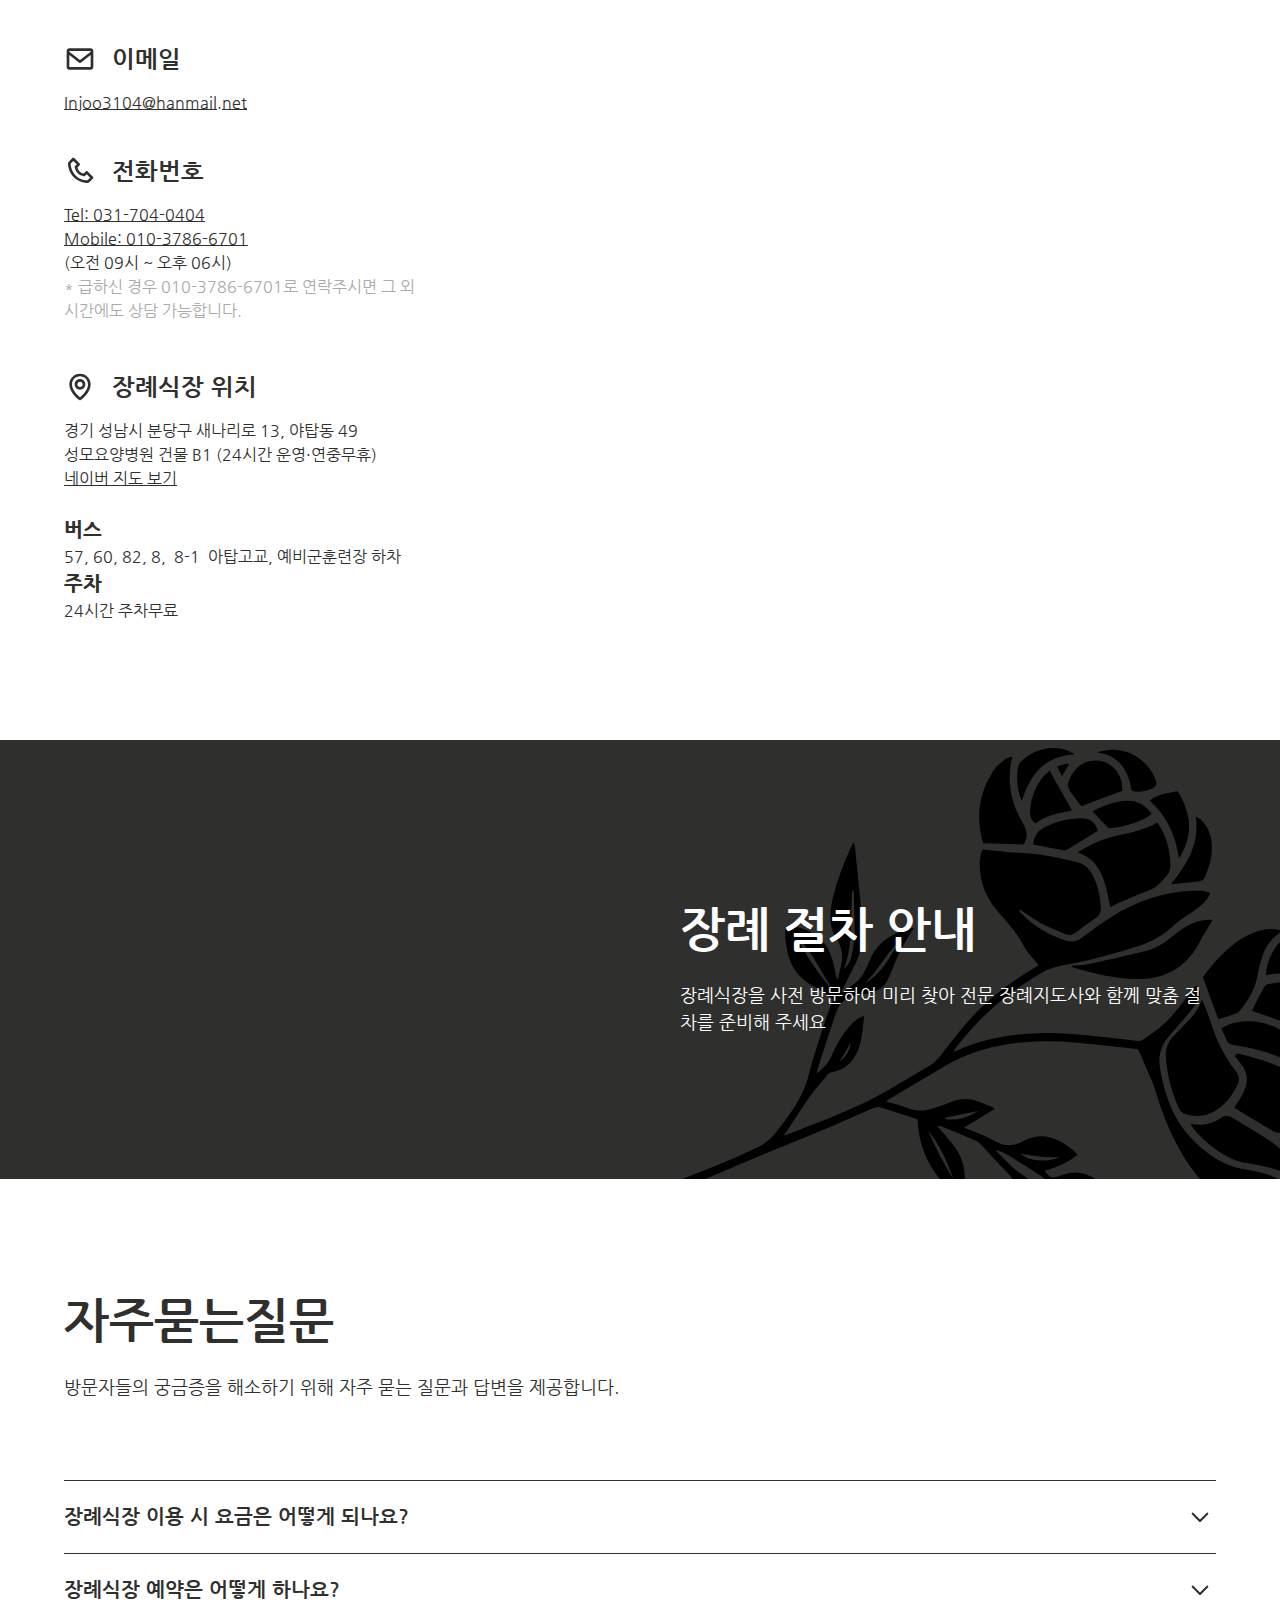
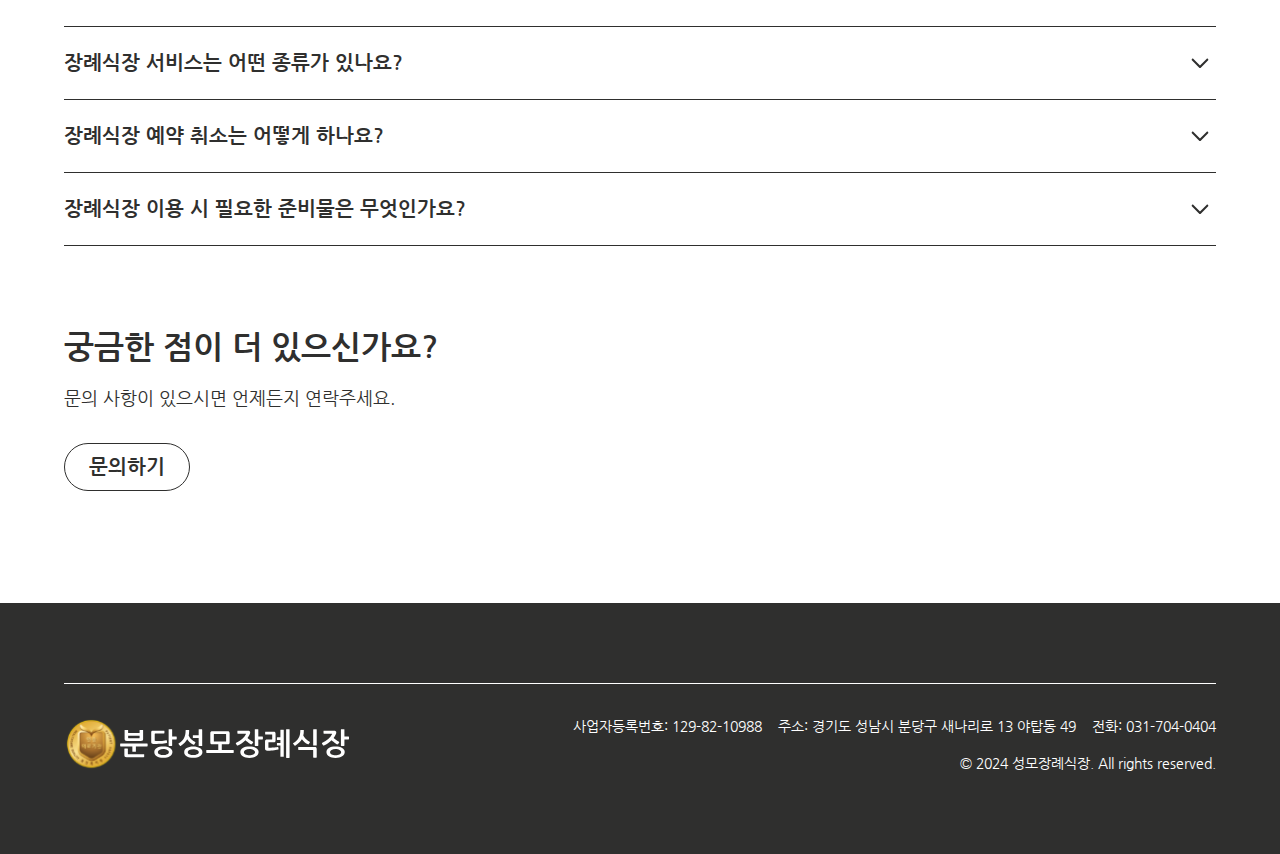
==== commit a6a4f0c0: "update content and remove the CTA button in the NavBar in the mobile breakpoint" ====
--- a/index.html
+++ b/index.html
@@ -1,4 +1,4 @@
-<!DOCTYPE html><!--  Last Published: Sat Sep 21 2024 14:47:31 GMT+0000 (Coordinated Universal Time)  -->
+<!DOCTYPE html><!--  Last Published: Mon Sep 23 2024 13:28:43 GMT+0000 (Coordinated Universal Time)  -->
 <html data-wf-page="66d3946fb95a778948174e16" data-wf-site="66d3946fb95a778948174db9">
 <head>
   <meta charset="utf-8">
@@ -423,7 +423,7 @@
                       <div class="margin-bottom margin-xxsmall">
                         <div>
                           <a href="tel:031-704-0404">Tel: 031-704-0404<br></a>
-                          <a href="tel:010-3786-9701">Mobile: 010-3786-9701</a><span><br>‍</span>(오전 09시 ~ 오후 06시)<br><span class="text-span">* 급하신 경우 010-3786-6701로 연락주시면 그 외 시간에도 상담 가능합니다.</span>
+                          <a href="tel:010-3786-9701">Mobile: 010-3786-6701</a><span><br>‍</span>(오전 09시 ~ 오후 06시)<br><span class="text-span">* 급하신 경우 010-3786-6701로 연락주시면 그 외 시간에도 상담 가능합니다.</span>
                         </div>
                       </div>
                     </div>
@@ -606,7 +606,7 @@
                   </div>
                   <p class="text-size-medium">문의 사항이 있으시면 언제든지 연락주세요.</p>
                   <div class="margin-top margin-medium">
-                    <a href="tel:031-709-0404" class="button is-secondary w-button">문의하기</a>
+                    <a href="tel:031-704-0404" class="button is-secondary w-button">문의하기</a>
                   </div>
                 </div>
               </div>
--- a/css/smfuneral.webflow.css
+++ b/css/smfuneral.webflow.css
@@ -3372,7 +3372,7 @@
   }
 
   .button {
-    display: block;
+    display: none;
   }
 
   .text-weight-xbold {
